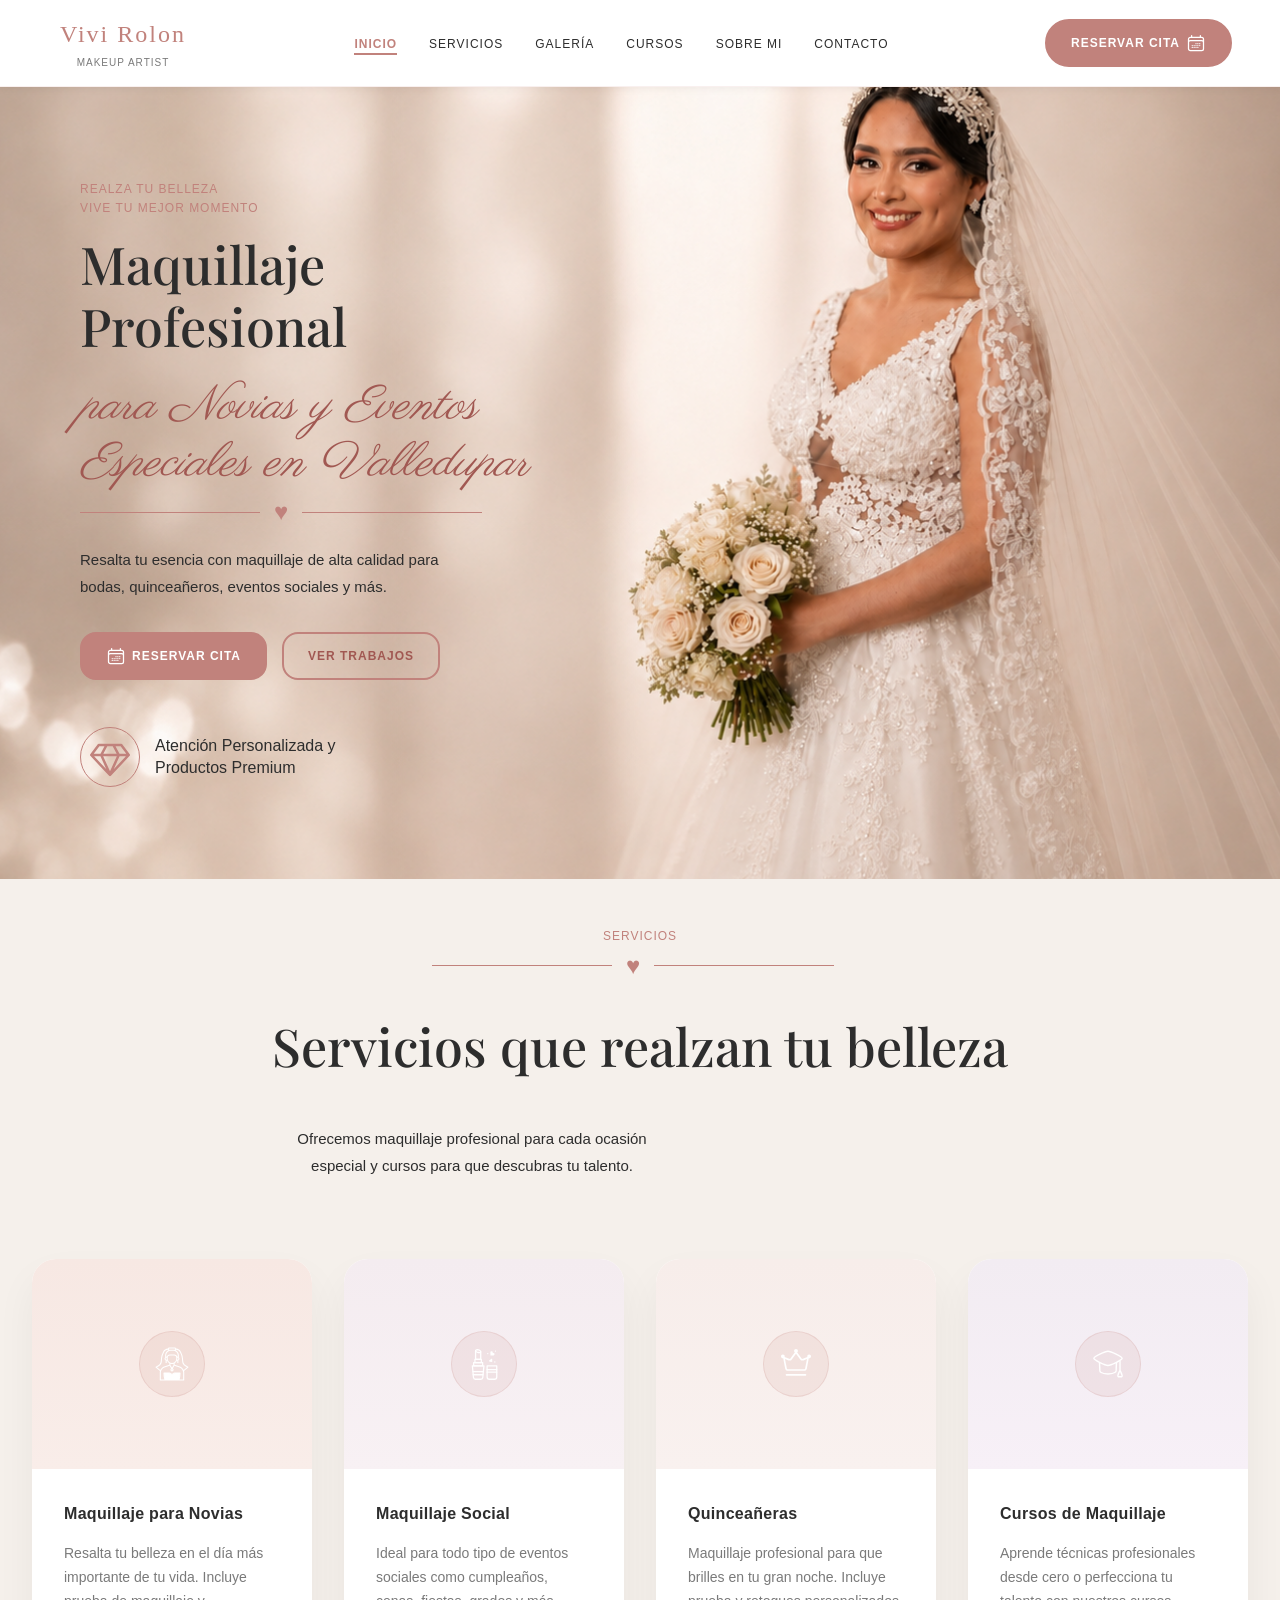
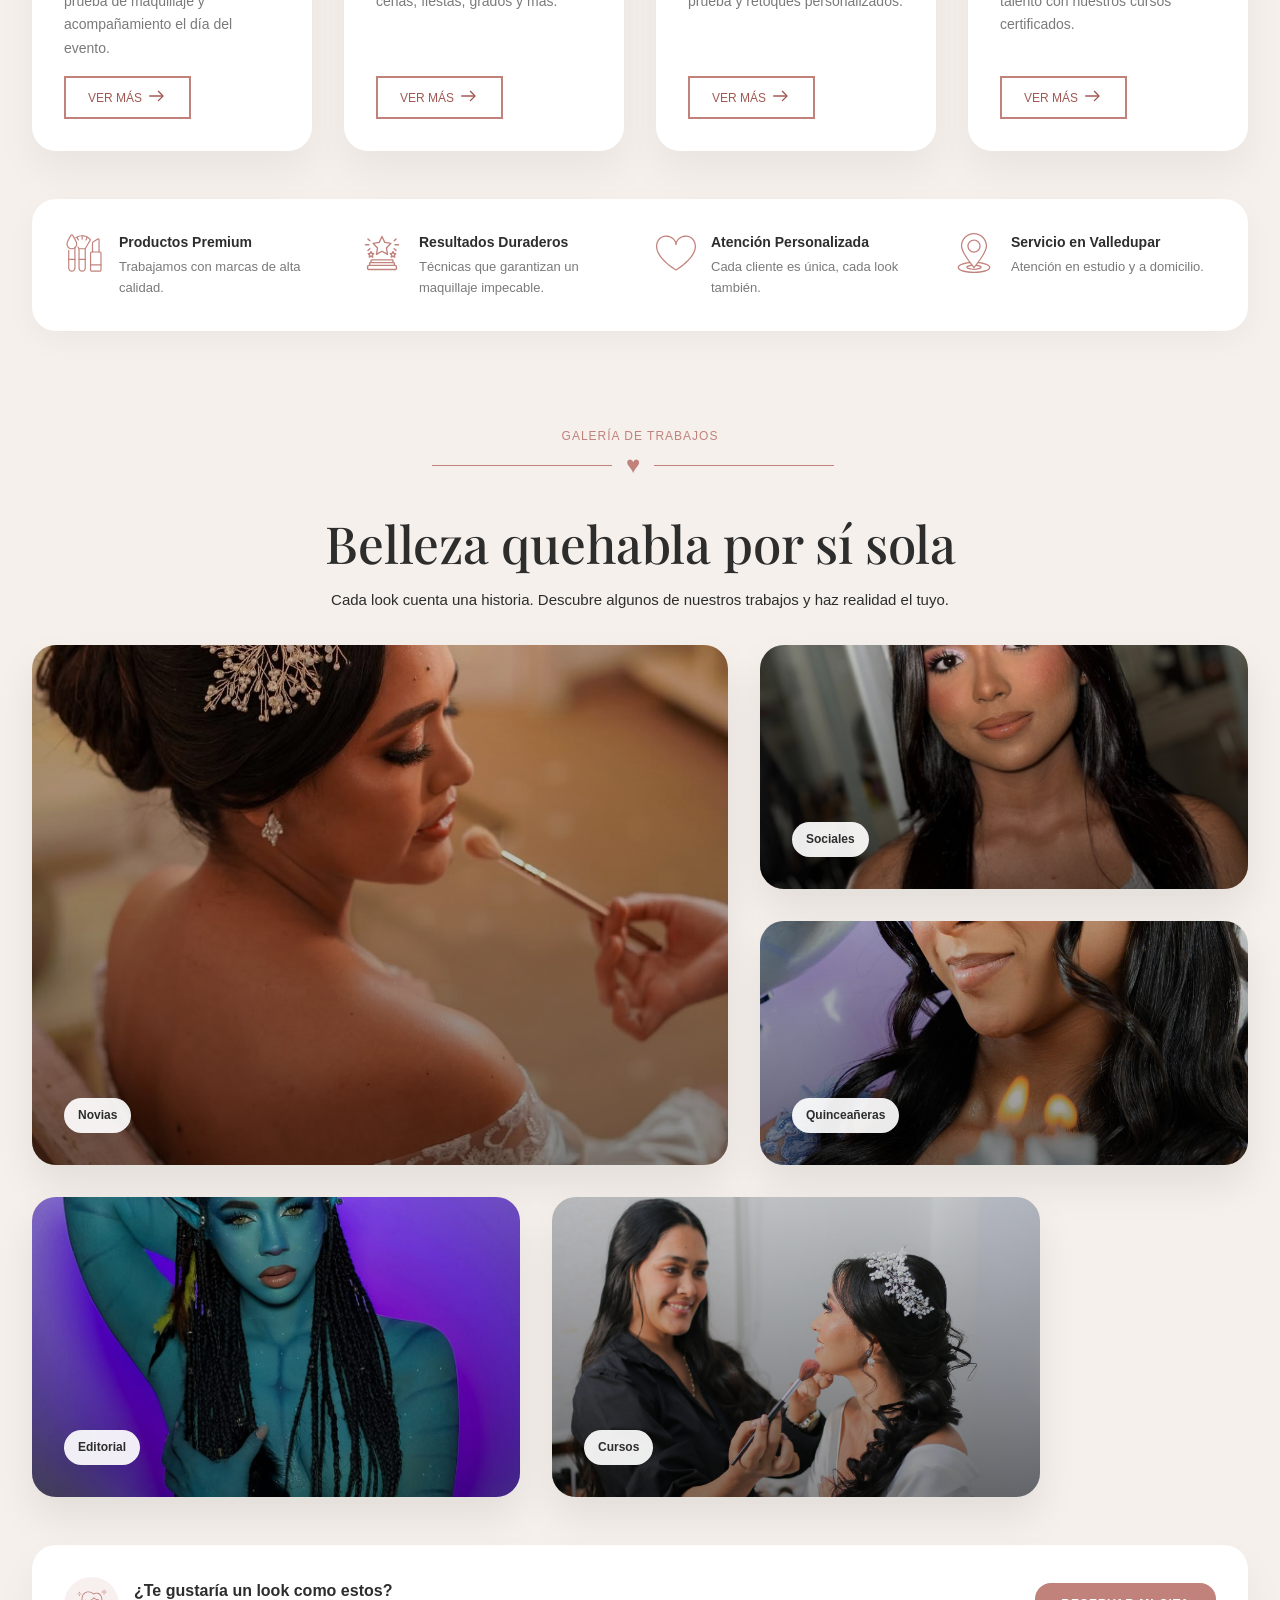
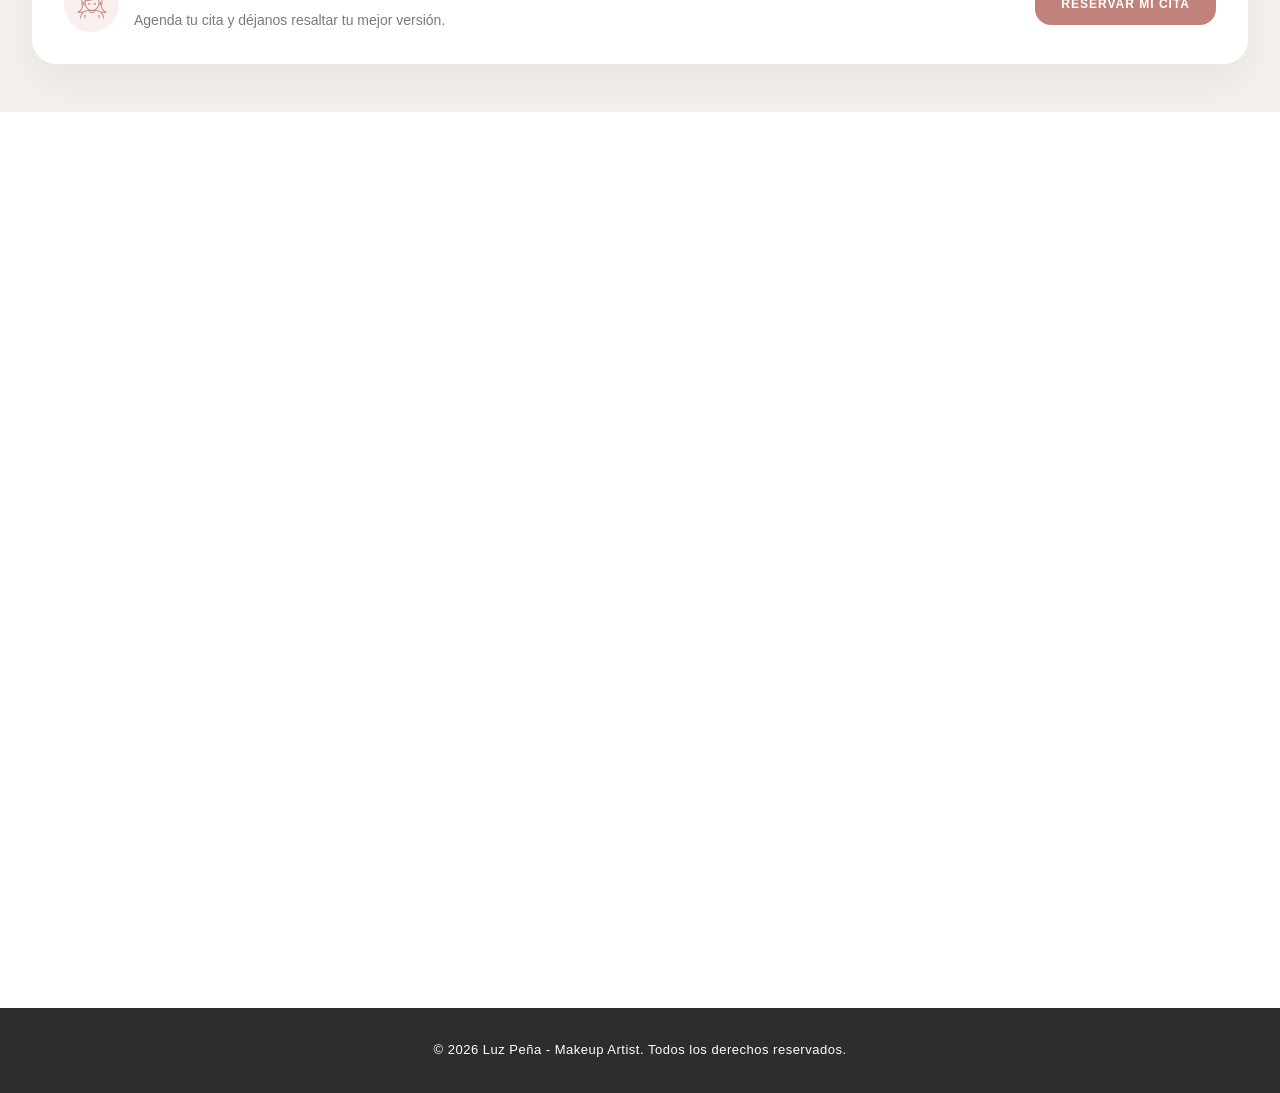
==== index.html @ 8d7977f5 "cambio de imagen del hero y se agrego las fotos de las portadas en la seccion galeria" ====
<!doctype html>
<html lang="es">
  <head>
    <!-- Meta información y configuración -->
    <meta charset="UTF-8" />
    <meta name="viewport" content="width=device-width, initial-scale=1.0" />
    <meta
      name="description"
      content="Vivi Rolon Makeup - Maquillaje Profesional para Novias y Eventos Especiales en Valledupar"
    />
    <meta
      name="keywords"
      content="maquillaje profesional, novias, eventos, Valledupar"
    />
    <meta name="author" content="Luz Peña" />

    <!-- Título de la página -->
    <title>
      Vivi Rolon Makeup | Maquillaje Profesional para Novias y Eventos
    </title>

    <!-- Vinculación de estilos CSS -->
    <link rel="stylesheet" href="style.css" />

    <!-- fuente de titulos de google fonts -->
    <link rel="preconnect" href="https://fonts.googleapis.com" />
    <link rel="preconnect" href="https://fonts.gstatic.com" crossorigin />
    <link
      href="https://fonts.googleapis.com/css2?family=Old+Standard+TT:ital,wght@0,400;0,700;1,400&family=Parisienne&family=Playfair+Display:ital,wght@0,400..900;1,400..900&display=swap"
      rel="stylesheet"
    />
  </head>

  <body>
    <!-- ===============================
         ENCABEZADO Y NAVEGACIÓN
         =============================== -->
    <header class="header">
      <div class="header-container">
        <!-- Logo del sitio -->
        <div class="logo">
          <h1>Vivi Rolon</h1>
          <p class="logo-subtitle">MAKEUP ARTIST</p>
        </div>

        <!-- Navegación principal -->
        <nav class="navbar">
          <ul class="nav-list">
            <li><a href="#inicio" class="nav-link active">INICIO</a></li>
            <li><a href="#servicios" class="nav-link">SERVICIOS</a></li>
            <li><a href="#galeria" class="nav-link">GALERÍA</a></li>
            <li><a href="#cursos" class="nav-link">CURSOS</a></li>
            <li><a href="#sobre-mi" class="nav-link">SOBRE MI</a></li>
            <li><a href="#contacto" class="nav-link">CONTACTO</a></li>
          </ul>
        </nav>

        <!-- Botón de reserva en header -->
        <button class="btn btn-primary btn-small cita-header">
          RESERVAR CITA
          <svg
            class="icon-calendar"
            xmlns="http://www.w3.org/2000/svg"
            fill="none"
            viewBox="0 0 24 24"
            stroke-width="1.5"
            stroke="currentColor"
            class="size-6"
          >
            <path
              stroke-linecap="round"
              stroke-linejoin="round"
              d="M6.75 3v2.25M17.25 3v2.25M3 18.75V7.5a2.25 2.25 0 0 1 2.25-2.25h13.5A2.25 2.25 0 0 1 21 7.5v11.25m-18 0A2.25 2.25 0 0 0 5.25 21h13.5A2.25 2.25 0 0 0 21 18.75m-18 0v-7.5A2.25 2.25 0 0 1 5.25 9h13.5A2.25 2.25 0 0 1 21 11.25v7.5m-9-6h.008v.008H12v-.008ZM12 15h.008v.008H12V15Zm0 2.25h.008v.008H12v-.008ZM9.75 15h.008v.008H9.75V15Zm0 2.25h.008v.008H9.75v-.008ZM7.5 15h.008v.008H7.5V15Zm0 2.25h.008v.008H7.5v-.008Zm6.75-4.5h.008v.008h-.008v-.008Zm0 2.25h.008v.008h-.008V15Zm0 2.25h.008v.008h-.008v-.008Zm2.25-4.5h.008v.008H16.5v-.008Zm0 2.25h.008v.008H16.5V15Z"
            />
          </svg>
        </button>

        <!-- Menú hamburguesa para móvil (será mostrado en CSS) -->
        <div class="hamburger">
          <svg
            xmlns="http://www.w3.org/2000/svg"
            width="24px"
            height="24px"
            viewBox="0 0 24 24"
          >
            <path
              fill="currentColor"
              d="M3 4h18v2H3zm6 7h12v2H9zm-6 7h18v2H3z"
            />
          </svg>
          <!-- <span></span>
          <span></span>
          <span></span> -->
        </div>
      </div>
    </header>

    <!-- ===============================
         SECCIÓN 1 HERO / PRINCIPAL
         =============================== -->
    <section id="inicio" class="hero">
      <div class="hero-content">
        <!-- Subtítulo de sección -->
        <p class="section-subtitle">REALZA TU BELLEZA</p>
        <p class="section-subtitle">VIVE TU MEJOR MOMENTO</p>

        <!-- Título principal -->
        <h2 class="hero-title">Maquillaje Profesional</h2>

        <!-- Descripción en cursiva -->
        <p class="hero-description">
          para Novias y Eventos<br />
          Especiales en Valledupar
        </p>

        <!-- Ícono decorativo -->
        <div class="heart-icon">♥</div>

        <!-- Texto descriptivo -->
        <p class="hero-text">
          Resalta tu esencia con maquillaje de alta calidad para bodas,
          quinceañeros, eventos sociales y más.
        </p>

        <!-- Botones de acción -->
        <div class="hero-buttons">
          <button class="btn btn-primary cita-hero">
            <svg
              class="icon-calendar"
              xmlns="http://www.w3.org/2000/svg"
              fill="none"
              viewBox="0 0 24 24"
              stroke-width="1.5"
              stroke="currentColor"
              class="size-6"
            >
              <path
                stroke-linecap="round"
                stroke-linejoin="round"
                d="M6.75 3v2.25M17.25 3v2.25M3 18.75V7.5a2.25 2.25 0 0 1 2.25-2.25h13.5A2.25 2.25 0 0 1 21 7.5v11.25m-18 0A2.25 2.25 0 0 0 5.25 21h13.5A2.25 2.25 0 0 0 21 18.75m-18 0v-7.5A2.25 2.25 0 0 1 5.25 9h13.5A2.25 2.25 0 0 1 21 11.25v7.5m-9-6h.008v.008H12v-.008ZM12 15h.008v.008H12V15Zm0 2.25h.008v.008H12v-.008ZM9.75 15h.008v.008H9.75V15Zm0 2.25h.008v.008H9.75v-.008ZM7.5 15h.008v.008H7.5V15Zm0 2.25h.008v.008H7.5v-.008Zm6.75-4.5h.008v.008h-.008v-.008Zm0 2.25h.008v.008h-.008V15Zm0 2.25h.008v.008h-.008v-.008Zm2.25-4.5h.008v.008H16.5v-.008Zm0 2.25h.008v.008H16.5V15Z"
              /></svg
            >RESERVAR CITA
          </button>
          <button class="btn btn-secondary">VER TRABAJOS</button>
        </div>

        <!-- Sección de beneficios/características -->
        <div class="benefits-banner">
          <div class="benefit-icon">
            <svg
              xmlns="http://www.w3.org/2000/svg"
              width="40px"
              height="40px"
              viewBox="0 0 2048 1664"
            >
              <path
                fill="currentColor"
                d="m212 640l623 665l-300-665zm812 772l349-772H675zM538 512l204-384H480L192 512zm675 793l623-665h-323zM683 512h682l-204-384H887zm827 0h346l-288-384h-262zm141-486l384 512q14 18 13 41.5t-17 40.5l-960 1024q-18 20-47 20t-47-20L17 620Q1 603 0 579.5T13 538L397 26q18-26 51-26h1152q33 0 51 26"
              />
            </svg>
          </div>
          <div class="benefit-item">
            <p>Atención Personalizada y Productos Premium</p>
          </div>
        </div>
      </div>

      <!-- Imagen del hero (se mostrará en CSS como background o como imagen) -->
      <div class="hero-image">
        <!-- La imagen se añadirá como background en CSS -->
      </div>
    </section>

    <!-- ===============================
         SECCIÓN 2 DE SERVICIOS
         =============================== -->
    <section id="servicios" class="services-section2">
      <div class="section2-header">
        <p class="section-subtitle">SERVICIOS</p>
        <div class="heart-icon">♥</div>
        <h2 class="title-seccion2">
          Servicios que <br />
          realzan tu belleza
        </h2>
        <p class="section2-text">
          Ofrecemos maquillaje profesional para cada ocasión especial y cursos
          para que descubras tu talento.
        </p>
      </div>

      <div class="services-grid">
        <article class="service-card">
          <div class="service-image service-image-1">
            <div class="service-icon">
              <svg
                xmlns="http://www.w3.org/2000/svg"
                enable-background="new 0 0 64 64"
                viewBox="0 0 64 64"
                id="bride"
                width="34"
              >
                <path
                  fill="#ffffff"
                  d="M45,62L45,62c1.324-3.974,2-8.136,2-12.324V49h-7.757c-2.717,0-5.322,1.079-7.243,3l0,0l0,0
		c-1.921-1.921-4.526-3-7.243-3H17v0.676c0,4.189,0.675,8.35,2,12.324l0,0H45z"
                ></path>
                <path
                  fill="#ffffff"
                  d="M62.997,37.927c-0.023-0.325-0.203-0.617-0.482-0.785l-4.653-2.792
		C54.862,32.552,53,29.262,53,25.765c0-5.899-1.479-11.762-4.274-16.956c-1.796-3.335-5.155-5.469-8.892-5.752
		C39.435,1.866,38.323,1,37,1H27c-1.323,0-2.435,0.866-2.833,2.057c-3.737,0.283-7.096,2.417-8.892,5.752
		C12.479,14.002,11,19.866,11,25.765c0,3.497-1.862,6.787-4.861,8.586l-4.653,2.792c-0.279,0.167-0.459,0.46-0.482,0.785
		s0.112,0.641,0.364,0.847l7.946,6.502C9.111,46.156,9,47.068,9,48v14c0,0.552,0.447,1,1,1h44c0.553,0,1-0.448,1-1V48
		c0-0.932-0.111-1.844-0.313-2.724l7.946-6.502C62.885,38.568,63.021,38.252,62.997,37.927z M27,3h10c0.552,0,1,0.449,1,1
		s-0.448,1-1,1H27c-0.552,0-1-0.449-1-1S26.448,3,27,3z M42,24h-0.202C41.93,23.353,42,22.684,42,22v-2c1.103,0,2,0.897,2,2
		S43.103,24,42,24z M42.847,18.094C42.573,18.035,42.291,18,42,18h-0.347c-0.294-0.833-0.767-1.6-1.41-2.243
		C39.109,14.625,37.604,14,36.001,14H36h-8c-2.606,0-4.823,1.673-5.65,4H22c-0.291,0-0.573,0.035-0.846,0.094
		c-0.092-0.541-0.154-1.087-0.153-1.637c0-2.607,1.016-5.058,2.859-6.901C25.508,7.908,27.698,7,30.029,7h3.941
		c2.331,0,4.521,0.908,6.17,2.556C41.984,11.4,43,13.851,43,16.457C43,17.008,42.939,17.554,42.847,18.094z M35,33.735l-3,5.249
		l-3-5.249v-2.196C29.948,31.837,30.955,32,32,32s2.052-0.163,3-0.461V33.735z M32,42c0.552,0,1,0.449,1,1s-0.448,1-1,1
		s-1-0.449-1-1S31.448,42,32,42z M32,30c-4.411,0-8-3.589-8-8v-2c0-2.206,1.794-4,4-4h8h0.001c1.068,0,2.072,0.416,2.827,1.171
		C39.584,17.927,40,18.931,40,20v2C40,26.411,36.411,30,32,30z M20,22c0-1.103,0.897-2,2-2l0,0c0,0,0,0,0,0v2
		c0,0.685,0.07,1.354,0.202,2H22C20.897,24,20,23.103,20,22z M3.733,38.126l3.435-2.061C10.766,33.907,13,29.96,13,25.765
		c0-5.569,1.396-11.104,4.036-16.008c1.451-2.697,4.151-4.436,7.165-4.702c0.174,0.461,0.458,0.862,0.82,1.183
		c-0.937,0.496-1.805,1.133-2.575,1.904c-2.222,2.221-3.445,5.174-3.445,8.315c-0.001,0.88,0.102,1.756,0.297,2.613
		C18.505,19.801,18,20.839,18,22c0,1.474,0.81,2.75,2,3.444V30h2v-4h0.841c0.858,1.956,2.325,3.582,4.159,4.647v2.633l-9.727,3.242
		c-3.357,1.119-5.963,3.605-7.295,6.715L3.733,38.126z M18.001,50h6.757c2.469,0,4.789,0.961,6.535,2.707
		c0.391,0.391,1.023,0.391,1.414,0C34.453,50.961,36.773,50,39.242,50h6.757c-0.032,3.74-0.619,7.435-1.734,11h-24.53
		C18.62,57.435,18.033,53.74,18.001,50z M53,61h-6.642C47.445,57.323,48,53.521,48,49.676V49c0-0.552-0.447-1-1-1h-7.758
		c-2.681,0-5.218,0.932-7.242,2.643C29.976,48.932,27.438,48,24.758,48H17c-0.553,0-1,0.448-1,1v0.676
		c0,3.845,0.555,7.647,1.642,11.324H11V48c0-4.354,2.775-8.204,6.906-9.581l9.632-3.211l2.973,5.202C29.613,40.93,29,41.89,29,43
		c0,1.654,1.346,3,3,3s3-1.346,3-3c0-1.11-0.613-2.07-1.512-2.589l2.973-5.202l9.632,3.211C50.225,39.796,53,43.646,53,48V61z
		 M54.021,43.236c-1.331-3.11-3.938-5.596-7.295-6.715L37,33.28v-2.633c1.834-1.065,3.301-2.691,4.159-4.647H42v4h2v-4.556
		c1.19-0.694,2-1.97,2-3.444c0-1.161-0.505-2.198-1.297-2.93C44.897,18.214,45,17.339,45,16.457c0-3.141-1.224-6.094-3.445-8.315
		c-0.771-0.771-1.639-1.408-2.576-1.904c0.362-0.321,0.646-0.722,0.82-1.183c3.014,0.267,5.714,2.006,7.165,4.702
		C49.604,14.66,51,20.195,51,25.765c0,4.196,2.234,8.143,5.832,10.301l3.435,2.061L54.021,43.236z"
                ></path>
              </svg>
            </div>
          </div>
          <div class="service-info">
            <span class="service-title">Maquillaje para Novias</span>
            <p class="p-global">
              Resalta tu belleza en el día más importante de tu vida. Incluye
              prueba de maquillaje y acompañamiento el día del evento.
            </p>
            <p class="p-mobil">
              Resalta tu belleza en el día más importante de tu vida.
            </p>
            <button class="btn-secondary service-button">
              VER MÁS
              <svg
                xmlns="http://www.w3.org/2000/svg"
                width="1.78em"
                height="1em"
                viewBox="0 0 16 9"
              >
                <path
                  fill="currentColor"
                  d="M12.5 5h-9c-.28 0-.5-.22-.5-.5s.22-.5.5-.5h9c.28 0 .5.22.5.5s-.22.5-.5.5"
                />
                <path
                  fill="currentColor"
                  d="M10 8.5a.47.47 0 0 1-.35-.15c-.2-.2-.2-.51 0-.71l3.15-3.15l-3.15-3.15c-.2-.2-.2-.51 0-.71s.51-.2.71 0l3.5 3.5c.2.2.2.51 0 .71l-3.5 3.5c-.1.1-.23.15-.35.15Z"
                />
              </svg>
            </button>
          </div>
        </article>

        <article class="service-card">
          <div class="service-image service-image-2">
            <div class="service-icon">
              <svg
                xmlns="http://www.w3.org/2000/svg"
                viewBox="0 0 64 64"
                id="lipstick"
                width="33"
              >
                <path
                  fill="#ffffff"
                  d="M25.887 29.504H13.446a1.244 1.244 0 0 1-1.244-1.244v-6.221c0-.687.557-1.244 1.244-1.244h12.441c.687 0 1.244.557 1.244 1.244v6.221c0 .687-.557 1.244-1.244 1.244zM14.69 27.016h9.953v-3.732H14.69v3.732z"
                ></path>
                <path
                  fill="#ffffff"
                  d="M24.643 23.284H14.69a1.244 1.244 0 0 1-1.244-1.244V5.432a1.244 1.244 0 0 1 2.488 0v15.364h7.465V7.399a1.244 1.244 0 0 1 2.488 0V22.04c0 .687-.557 1.244-1.244 1.244z"
                ></path>
                <path
                  fill="#ffffff"
                  d="M21.417 10.26c-.857 0-1.79-.126-2.756-.389-3.505-.956-5.718-3.257-5.147-5.351.311-1.139 1.334-1.937 2.883-2.247 1.248-.25 2.764-.161 4.268.249 3.505.956 5.718 3.257 5.147 5.351-.414 1.518-2.141 2.387-4.395 2.387zm-3.532-5.638c-.359 0-.696.03-1 .091-.668.134-.946.373-.97.462-.087.317.982 1.637 3.401 2.296 2.419.66 4.009.065 4.096-.252.086-.317-.982-1.637-3.401-2.296a8.205 8.205 0 0 0-2.126-.301zm10.49 31.103H10.958a1.244 1.244 0 0 1-1.244-1.244V28.26c0-.687.557-1.244 1.244-1.244h17.418c.687 0 1.244.557 1.244 1.244v6.221a1.246 1.246 0 0 1-1.245 1.244zm-16.173-2.488h14.929v-3.732H12.202v3.732zm17.595 13.685H9.536a1.244 1.244 0 0 1 0-2.488h20.261a1.244 1.244 0 0 1 0 2.488zm-.592 6.22H10.128a1.244 1.244 0 0 1 0-2.488h19.077a1.244 1.244 0 0 1 0 2.488z"
                ></path>
                <path
                  fill="#ffffff"
                  d="M25.078 61.851H14.255a4.851 4.851 0 0 1-4.849-4.409L7.231 34.599a1.244 1.244 0 0 1 1.238-1.362h22.394a1.242 1.242 0 0 1 1.238 1.362l-2.176 22.844a4.848 4.848 0 0 1-4.847 4.408zM9.838 35.725l2.046 21.482a2.373 2.373 0 0 0 2.371 2.156h10.823a2.372 2.372 0 0 0 2.371-2.156l2.046-21.482H9.838zm41.388 26.126h-9.621a5.77 5.77 0 0 1-5.764-5.764V34.481c0-.687.557-1.244 1.244-1.244h18.662c.687 0 1.244.557 1.244 1.244v21.606a5.772 5.772 0 0 1-5.765 5.764zM38.328 35.725v20.362a3.28 3.28 0 0 0 3.276 3.276h9.621a3.28 3.28 0 0 0 3.276-3.276V35.725H38.328z"
                ></path>
                <path
                  fill="#ffffff"
                  d="M55.746 43.189H37.084a1.244 1.244 0 0 1 0-2.488h18.662a1.244 1.244 0 0 1 0 2.488zm0 4.977H37.084a1.244 1.244 0 0 1 0-2.488h18.662a1.244 1.244 0 0 1 0 2.488z"
                ></path>
                <path
                  fill="#ffffff"
                  d="m43.569 14.575-.261-5.623a2.37 2.37 0 1 1 4.736-.22l.041.888.888-.041a2.37 2.37 0 1 1 .22 4.736l-5.624.26zm3.325 12.441.202-4.335a1.827 1.827 0 1 0-3.65-.17l-.032.684-.684-.032a1.827 1.827 0 1 0-.17 3.65l4.334.203z"
                ></path>
                <circle
                  cx="38.328"
                  cy="10.842"
                  r="1.244"
                  fill="#ffffff"
                ></circle>
                <circle
                  cx="53.258"
                  cy="5.866"
                  r="1.244"
                  fill="#ffffff"
                ></circle>
                <circle
                  cx="52.014"
                  cy="27.016"
                  r="1.244"
                  fill="#ffffff"
                ></circle>
              </svg>
            </div>
          </div>
          <div class="service-info">
            <span class="service-title">Maquillaje Social</span>
            <p class="p-global">
              Ideal para todo tipo de eventos sociales como cumpleaños, cenas,
              fiestas, grados y más.
            </p>
            <p class="p-mobil">
              Ideal para todo tipo de eventos sociales como cumpleaños, cenas,
              fiestas, grados y más.
            </p>
            <button class="btn-secondary service-button">
              VER MÁS
              <svg
                xmlns="http://www.w3.org/2000/svg"
                width="1.78em"
                height="1em"
                viewBox="0 0 16 9"
              >
                <path
                  fill="currentColor"
                  d="M12.5 5h-9c-.28 0-.5-.22-.5-.5s.22-.5.5-.5h9c.28 0 .5.22.5.5s-.22.5-.5.5"
                />
                <path
                  fill="currentColor"
                  d="M10 8.5a.47.47 0 0 1-.35-.15c-.2-.2-.2-.51 0-.71l3.15-3.15l-3.15-3.15c-.2-.2-.2-.51 0-.71s.51-.2.71 0l3.5 3.5c.2.2.2.51 0 .71l-3.5 3.5c-.1.1-.23.15-.35.15Z"
                />
              </svg>
            </button>
          </div>
        </article>

        <article class="service-card">
          <div class="service-image service-image-3">
            <div class="service-icon">
              <svg
                xmlns="http://www.w3.org/2000/svg"
                width="40"
                height="40"
                viewBox="0 0 24 24"
              >
                <path
                  fill="#ffffff"
                  d="M6.327 19q-.212 0-.356-.144t-.144-.357t.144-.356t.356-.143h11.346q.213 0 .356.144t.144.357t-.144.356t-.356.143zm.777-2.884q-.59 0-1.028-.37t-.562-.94L4.32 8.475q-.05.02-.112.022q-.063.003-.113.003q-.471 0-.783-.32T3 7.404q0-.473.313-.804q.312-.33.784-.33t.803.33q.33.331.33.804q0 .104-.008.193t-.059.176l2.76 1.111q.192.077.385.02q.192-.058.326-.231l2.702-3.66q-.217-.142-.344-.376q-.127-.233-.127-.503q0-.472.331-.803q.33-.331.803-.331q.472 0 .804.33t.332.8q0 .284-.127.512q-.127.23-.344.371l2.702 3.66q.134.173.326.23q.193.059.385-.018l2.76-1.112q-.027-.08-.047-.175q-.02-.096-.02-.194q0-.473.312-.804q.312-.33.784-.33t.803.33q.331.331.331.804q0 .454-.332.775t-.806.321q-.038 0-.086-.012t-.106-.013l-1.184 6.33q-.125.572-.562.941t-1.028.37zm.019-1h9.754q.212 0 .385-.135t.211-.346l1.13-5.656l-2.15.846q-.514.217-1.043.075t-.862-.61L12 5.804L9.452 9.29q-.333.468-.862.61t-1.044-.075l-2.15-.846l1.131 5.656q.038.211.211.346t.385.135m4.877 0"
                />
              </svg>
            </div>
          </div>
          <div class="service-info">
            <span class="service-title">Quinceañeras</span>
            <p class="p-global">
              Maquillaje profesional para que brilles en tu gran noche. Incluye
              prueba y retoques personalizados.
            </p>
            <p class="p-mobil">
              Maquillaje profesional para que brilles en tu gran noche.
            </p>
            <button class="btn-secondary service-button">
              VER MÁS
              <svg
                xmlns="http://www.w3.org/2000/svg"
                width="1.78em"
                height="1em"
                viewBox="0 0 16 9"
              >
                <path
                  fill="currentColor"
                  d="M12.5 5h-9c-.28 0-.5-.22-.5-.5s.22-.5.5-.5h9c.28 0 .5.22.5.5s-.22.5-.5.5"
                />
                <path
                  fill="currentColor"
                  d="M10 8.5a.47.47 0 0 1-.35-.15c-.2-.2-.2-.51 0-.71l3.15-3.15l-3.15-3.15c-.2-.2-.2-.51 0-.71s.51-.2.71 0l3.5 3.5c.2.2.2.51 0 .71l-3.5 3.5c-.1.1-.23.15-.35.15Z"
                />
              </svg>
            </button>
          </div>
        </article>

        <article class="service-card">
          <div class="service-image service-image-4">
            <div class="service-icon">
              <svg
                xmlns="http://www.w3.org/2000/svg"
                width="34"
                height="34"
                viewBox="0 0 24 24"
              >
                <g
                  fill="none"
                  stroke="#ffffff"
                  strokeLinecap="round"
                  strokeLinejoin="round"
                  strokeWidth="1.5"
                >
                  <path
                    d="M2 8c0 1.342 8.095 5 9.986 5s9.986-3.658 9.986-5s-8.095-5-9.986-5S2 6.658 2 8"
                  />
                  <path
                    d="m5.994 11l.245 5.63c.005.113.017.226.05.334c.101.333.287.637.571.84c2.221 1.595 8.03 1.595 10.252 0c.284-.203.47-.507.57-.84a1.4 1.4 0 0 0 .05-.334l.245-5.63m2.496-1.5v7m0 0c-.792 1.446-1.142 2.221-1.497 3.5c-.078.455-.016.684.297.888c.128.083.28.112.433.112h1.52a.8.8 0 0 0 .458-.125c.291-.201.366-.422.287-.875c-.311-1.187-.709-2-1.498-3.5"
                  />
                </g>
              </svg>
            </div>
          </div>
          <div class="service-info">
            <span class="service-title">Cursos de Maquillaje</span>
            <p class="p-global">
              Aprende técnicas profesionales desde cero o perfecciona tu talento
              con nuestros cursos certificados.
            </p>
            <p class="p-mobil">
              Aprende técnicas profesionales desde cero o perfecciona tu
              talento.
            </p>
            <button class="btn-secondary service-button">
              VER MÁS
              <svg
                xmlns="http://www.w3.org/2000/svg"
                width="1.78em"
                height="1em"
                viewBox="0 0 16 9"
              >
                <path
                  fill="currentColor"
                  d="M12.5 5h-9c-.28 0-.5-.22-.5-.5s.22-.5.5-.5h9c.28 0 .5.22.5.5s-.22.5-.5.5"
                />
                <path
                  fill="currentColor"
                  d="M10 8.5a.47.47 0 0 1-.35-.15c-.2-.2-.2-.51 0-.71l3.15-3.15l-3.15-3.15c-.2-.2-.2-.51 0-.71s.51-.2.71 0l3.5 3.5c.2.2.2.51 0 .71l-3.5 3.5c-.1.1-.23.15-.35.15Z"
                />
              </svg>
            </button>
          </div>
        </article>
      </div>

      <div class="services-footer">
        <div class="service-benefit">
          <span class="benefit-icon-text">
            <svg
              xmlns="http://www.w3.org/2000/svg"
              xml:space="preserve"
              viewBox="0 0 96 96"
              fill-rule="evenodd"
              clip-rule="evenodd"
              stroke-linejoin="round"
              stroke-miterlimit="2"
              id="Cosmetics"
              width="38"
            >
              <rect
                id="cosmetics--make-up--beauty"
                width="96"
                height="96"
                x="0"
                y="0"
                fill="none"
              ></rect>
              <g fill="#c1827c" class="color000000 svgShape">
                <path
                  d="M33.927,37.19l-0,48.982c-0,2.474 0.983,4.846 2.732,6.596c1.749,1.749 4.122,2.732 6.596,2.732l0.005,-0c2.474,0 4.847,-0.983 6.596,-2.732c1.75,-1.75 2.733,-4.122 2.733,-6.596c-0,-0 -0,-49.211 -0,-49.211c-0,-0.828 -0.673,-1.5 -1.5,-1.5c-0.828,-0 -1.5,0.672 -1.5,1.5l-0,49.211c-0,1.678 -0.667,3.288 -1.854,4.475c-1.187,1.186 -2.796,1.853 -4.475,1.853l-0.005,-0c-1.678,0 -3.288,-0.667 -4.475,-1.853c-1.186,-1.187 -1.853,-2.797 -1.853,-4.475l-0,-48.982c-0,-0.828 -0.672,-1.5 -1.5,-1.5c-0.828,0 -1.5,0.672 -1.5,1.5Z"
                  fill="#c1827c"
                  class="color000000 svgShape"
                ></path>
                <path
                  d="m51.089 62.79-15.662 0c-.828 0-1.5.672-1.5 1.5 0 .828.672 1.5 1.5 1.5l15.662 0c.827 0 1.5-.672 1.5-1.5 0-.828-.673-1.5-1.5-1.5ZM28.596 10.843c11.241-7.527 22.473-6.36 33.711 3.375.194.168.24.45.11.671 0 0 0 .001 0 .001-2.569 4.389-10.273 17.533-12.188 20.8 0 0-13.943 0-13.943 0 0 0-2.06-3.515-2.06-3.515-.419-.714-1.338-.954-2.053-.535-.714.418-.954 1.338-.535 2.052l2.495 4.257c.269.459.762.741 1.294.741l15.662 0c.532 0 1.024-.282 1.294-.741 0 0 9.68-16.515 12.623-21.544.859-1.465.552-3.336-.731-4.452 0 0-.001-.001-.002-.001-6.194-5.366-12.405-8.317-18.599-8.925-6.246-.613-12.501 1.14-18.747 5.323-.688.461-.872 1.393-.412 2.081.461.688 1.394.873 2.081.412Z"
                  fill="#c1827c"
                  class="color000000 svgShape"
                ></path>
                <path
                  d="m41.758 4.409 0 8.822c0 .828.672 1.5 1.5 1.5.828 0 1.5-.672 1.5-1.5l0-8.822c0-.828-.672-1.5-1.5-1.5-.828 0-1.5.672-1.5 1.5ZM54.645 7.327l-3.147 7.18c-.332.758.013 1.643.772 1.975.758.333 1.643-.013 1.976-.771l3.146-7.18c.333-.758-.013-1.643-.771-1.976-.759-.332-1.644.014-1.976.772ZM29.123 8.531l3.147 7.18c.332.758 1.217 1.104 1.976.771.758-.332 1.104-1.217.771-1.975l-3.146-7.18c-.333-.758-1.218-1.104-1.976-.772-.758.333-1.104 1.218-.772 1.976ZM87.556 45.497l0-31.329c0-1.287-.7-2.473-1.828-3.096-1.127-.622-2.504-.582-3.593.104l-12.08 7.611c-1.324.834-2.127 2.289-2.127 3.853 0 0 0 22.857 0 22.857 0 .828.672 1.5 1.5 1.5.828 0 1.5-.672 1.5-1.5l0-22.857c0-.534.274-1.03.726-1.315 0 0 12.08-7.61 12.08-7.61.165-.104.374-.11.545-.016.171.094.277.274.277.469 0 0 0 31.329 0 31.329 0 .828.672 1.5 1.5 1.5.828 0 1.5-.672 1.5-1.5Z"
                  fill="#c1827c"
                  class="color000000 svgShape"
                ></path>
                <path
                  d="M92.429,48.551c0,-1.207 -0.48,-2.366 -1.334,-3.22c-0.854,-0.854 -2.013,-1.334 -3.22,-1.334l-20.265,-0c-1.208,-0 -2.367,0.48 -3.221,1.334c-0.854,0.854 -1.334,2.013 -1.334,3.22c0,8.722 0,33.673 0,42.395c0,1.207 0.48,2.366 1.334,3.22c0.854,0.854 2.013,1.334 3.221,1.334l20.265,-0c1.207,-0 2.366,-0.48 3.22,-1.334c0.854,-0.854 1.334,-2.013 1.334,-3.22l0,-42.395Zm-3,0l0,42.395c0,0.412 -0.164,0.807 -0.455,1.099c-0.292,0.291 -0.687,0.455 -1.099,0.455c-0,-0 -20.265,-0 -20.265,-0c-0.413,-0 -0.808,-0.164 -1.1,-0.455c-0.291,-0.292 -0.455,-0.687 -0.455,-1.099l0,-42.395c0,-0.412 0.164,-0.807 0.455,-1.099c0.292,-0.291 0.687,-0.455 1.1,-0.455c-0,-0 20.265,-0 20.265,-0c0.412,0 0.807,0.164 1.099,0.455c0.291,0.292 0.455,0.687 0.455,1.099Z"
                  fill="#c1827c"
                  class="color000000 svgShape"
                ></path>
                <path
                  d="m90.929 76.359-26.374 0c-.828 0-1.5.673-1.5 1.5 0 .828.672 1.5 1.5 1.5l26.374 0c.828 0 1.5-.672 1.5-1.5 0-.827-.672-1.5-1.5-1.5ZM23.571 34.333l0 51.839c0 1.678-.667 3.288-1.854 4.475-1.187 1.186-2.796 1.853-4.475 1.853l-.005 0c-1.678 0-3.288-.667-4.474-1.853-1.187-1.187-1.854-2.797-1.854-4.475l0-44.882c0-.828-.672-1.5-1.5-1.5-.828 0-1.5.672-1.5 1.5l0 44.882c0 2.474.983 4.846 2.732 6.596 1.75 1.749 4.122 2.732 6.596 2.732l.005 0c2.474 0 4.847-.983 6.596-2.732 1.75-1.75 2.733-4.122 2.733-6.596 0 0 0-51.839 0-51.839 0-.828-.673-1.5-1.5-1.5-.828 0-1.5.672-1.5 1.5Z"
                  fill="#c1827c"
                  class="color000000 svgShape"
                ></path>
                <path
                  d="m25.071 62.79-15.662 0c-.828 0-1.5.672-1.5 1.5 0 .828.672 1.5 1.5 1.5l15.662 0c.827 0 1.5-.672 1.5-1.5 0-.828-.673-1.5-1.5-1.5ZM14.246 2.167c-2.385 3.728-6.612 10.648-8.939 16.246-1.076 2.589-1.736 4.926-1.736 6.608 0 7.544 6.125 13.669 13.669 13.669 7.544 0 13.669-6.125 13.669-13.669 0-1.682-.661-4.019-1.737-6.608-2.326-5.598-6.553-12.519-8.938-16.246-.642-1.036-1.774-1.667-2.994-1.667-1.224 0-2.36.635-3.001 1.678l.007-.011Zm2.533 1.607c.005-.008.011-.016.016-.025.095-.155.263-.249.445-.249.182 0 .35.094.445.249.005.009.011.017.016.025 1.99 3.11 5.308 8.508 7.643 13.424 1.459 3.072 2.565 5.925 2.565 7.823 0 5.889-4.781 10.669-10.669 10.669-5.888 0-10.669-4.78-10.669-10.669 0-1.898 1.105-4.751 2.565-7.823 2.335-4.915 5.653-10.314 7.643-13.424Z"
                  fill="#c1827c"
                  class="color000000 svgShape"
                ></path>
              </g>
            </svg>
          </span>
          <div>
            <strong>Productos Premium</strong>
            <p>Trabajamos con marcas de alta calidad.</p>
          </div>
        </div>
        <div class="service-benefit">
          <span class="benefit-icon-text">
            <svg
              xmlns="http://www.w3.org/2000/svg"
              id="Star"
              version="1.1"
              viewBox="0 0 64 64"
              width="50"
              height="50"
            >
              <path
                d="M51 49v-2c0-1.10004-.90002-2-2-2v-2c0-1.10004-.90002-2-2-2h-30c-1.09998 0-2 .89996-2 2v2c-1.09998 0-2 .89996-2 2v2c-1.65002 0-3 1.34998-3 3v2c0 1.64996 1.34998 3 3 3h38c1.65002 0 3-1.35004 3-3v-2c0-1.65002-1.34998-3-3-3ZM17 43h30v2h-30v-2ZM15 47h34v2H15v-2ZM52 54c0 .54999-.45001 1-1 1H13c-.54999 0-1-.45001-1-1v-2c0-.54999.45001-1 1-1h38c.54999 0 1 .45001 1 1v2ZM24.43164 24.93018l-1.45312 8.90869c-.06152.37793.09863.7583.41113.97852.3125.2207.72559.24219 1.05957.05762l7.55078-4.17383 7.55078 4.17383c.15039.0835.31738.125.4834.125.20215 0 .4043-.06152.57617-.18262.3125-.22021.47266-.60059.41113-.97852l-1.45312-8.90869 6.14746-6.30078c.26172-.26807.35156-.66016.23242-1.01562s-.42676-.61475-.79688-.6709l-8.45508-1.29199-3.79102-8.07568c-.16504-.35107-.51758-.5752-.90527-.5752s-.74023.22412-.90527.5752l-3.79102 8.07568-8.45508 1.29199c-.37012.05615-.67773.31543-.79688.6709s-.0293.74756.23242 1.01562l6.14746 6.30078ZM28.13379 17.54736c.3291-.05078.6123-.26221.75391-.56396l3.1123-6.62988 3.1123 6.62988c.1416.30176.4248.51318.75391.56396l7.05859 1.07812-5.14062 5.26953c-.22168.22705-.32227.5459-.27148.85938l1.20312 7.37402-6.23242-3.44482c-.15039-.0835-.31641-.125-.4834-.125s-.33301.0415-.4834.125l-6.23242 3.44482 1.20312-7.37402c.05078-.31348-.04981-.63232-.27148-.85938l-5.14062-5.26953 7.05859-1.07812ZM56 19h-5c-.55273 0-1 .44775-1 1s.44727 1 1 1h5c.55273 0 1-.44775 1-1s-.44727-1-1-1ZM49.65723 15.34326c.25586 0 .51172-.09766.70703-.29297l2.82812-2.82861c.39062-.39062.39062-1.02393 0-1.41406-.39062-.39062-1.02344-.39062-1.41406 0l-2.82812 2.82861c-.39062.39062-.39062 1.02393 0 1.41406.19531.19531.45117.29297.70703.29297ZM51.77832 29.19238c.19531.19531.45117.29297.70703.29297s.51172-.09766.70703-.29297c.39062-.39014.39062-1.02344 0-1.41406l-2.82812-2.82861c-.39062-.39062-1.02344-.39062-1.41406 0-.39062.39014-.39062 1.02344 0 1.41406l2.82812 2.82861ZM14 20c0-.55225-.44727-1-1-1h-5c-.55273 0-1 .44775-1 1s.44727 1 1 1h5c.55273 0 1-.44775 1-1ZM13.63574 15.05029c.19531.19531.45117.29297.70703.29297s.51172-.09766.70703-.29297c.39062-.39014.39062-1.02344 0-1.41406l-2.82812-2.82861c-.39062-.39062-1.02344-.39062-1.41406 0-.39062.39014-.39062 1.02344 0 1.41406l2.82812 2.82861ZM12.22168 29.19238l2.82812-2.82861c.39062-.39062.39062-1.02393 0-1.41406-.39062-.39062-1.02344-.39062-1.41406 0l-2.82812 2.82861c-.39062.39062-.39062 1.02393 0 1.41406.19531.19531.45117.29297.70703.29297s.51172-.09766.70703-.29297ZM43.05176 32.73828c-.11914.35547-.0293.74756.23242 1.01562l1.64746 1.68896-.39062 2.39648c-.06152.37793.09863.75781.41113.97803.3125.2207.72461.24219 1.06055.05762l1.9873-1.09912 1.9873 1.09912c.15137.0835.31836.125.48438.125.20215 0 .4043-.06152.57617-.18262.3125-.22021.47266-.6001.41113-.97803l-.39062-2.39648 1.64746-1.68896c.26172-.26807.35156-.66016.23242-1.01562s-.42676-.61475-.79688-.6709l-2.23633-.3418-1.00977-2.15039c-.16504-.35107-.51758-.5752-.90527-.5752s-.74023.22412-.90527.5752l-1.00977 2.15039-2.23633.3418c-.37012.05615-.67773.31543-.79688.6709ZM46.91504 33.62158c.3291-.05029.6123-.26123.75391-.56348l.33105-.70508.33105.70508c.1416.30225.4248.51318.75391.56348l.83984.12842-.64062.65723c-.22169.22705-.32227.5459-.27148.85889l.14062.8623-.66895-.37012c-.15137-.0835-.31738-.125-.48438-.125s-.33301.0415-.48438.125l-.66895.37012.14062-.8623c.05078-.31299-.04981-.63184-.27148-.85889l-.64062-.65723.83984-.12842ZM15.09473 29.5752l-1.00977 2.15039-2.23633.3418c-.37012.05615-.67773.31543-.79688.6709s-.0293.74756.23242 1.01562l1.64746 1.68896-.39062 2.39648c-.06152.37793.09863.75781.41113.97803.3125.2207.72461.24219 1.06055.05762l1.9873-1.09912 1.9873 1.09912c.15137.0835.31836.125.48438.125.20215 0 .4043-.06152.57617-.18262.3125-.22021.47266-.6001.41113-.97803l-.39062-2.39648 1.64746-1.68896c.26172-.26807.35156-.66016.23242-1.01562s-.42676-.61475-.79688-.6709l-2.23633-.3418-1.00977-2.15039c-.16504-.35107-.51758-.5752-.90527-.5752s-.74023.22412-.90527.5752ZM15.66895 33.05811l.33105-.70508.33105.70508c.1416.30225.4248.51318.75391.56348l.83984.12842-.64062.65723c-.22168.22705-.32227.5459-.27148.85889l.14062.8623-.66895-.37012c-.15137-.0835-.31738-.125-.48438-.125s-.33301.0415-.48438.125l-.66895.37012.14062-.8623c.05078-.31299-.04981-.63184-.27148-.85889l-.64062-.65723.83984-.12842c.3291-.05029.6123-.26123.75391-.56348Z"
                fill="#c1827c"
                class="color000000 svgShape"
              ></path>
            </svg>
          </span>
          <div>
            <strong>Resultados Duraderos</strong>
            <p>Técnicas que garantizan un maquillaje impecable.</p>
          </div>
        </div>
        <div class="service-benefit">
          <span class="benefit-icon-text">
            <svg
              xmlns="http://www.w3.org/2000/svg"
              xml:space="preserve"
              id="Heart"
              width="40"
              height="40"
              x="0"
              y="0"
              version="1.1"
              viewBox="0 0 64 64"
            >
              <path
                d="M48 4c-7.357 0-13.639 4.146-16 9.929C29.639 8.146 23.357 4 16 4 5.985 4 0 12.644 0 21c0 8.589 5.326 17.755 15.83 27.242 7.738 6.989 15.59 11.577 15.668 11.623l.502.291.502-.291c.079-.046 7.93-4.634 15.668-11.623C58.674 38.755 64 29.589 64 21c0-8.356-5.985-17-16-17zM32 57.833C28.031 55.41 2 38.828 2 21 2 13.627 7.237 6 16 6c7.214 0 15 4.971 15 13h2c0-8.029 7.786-13 15-13 8.763 0 14 7.627 14 15 0 17.818-26.032 34.409-30 36.833z"
                fill="#c1827c"
                class="color000000 svgShape"
              ></path>
            </svg>
          </span>
          <div>
            <strong>Atención Personalizada</strong>
            <p>Cada cliente es única, cada look también.</p>
          </div>
        </div>
        <div class="service-benefit">
          <span class="benefit-icon-text">
            <svg
              xmlns="http://www.w3.org/2000/svg"
              xml:space="preserve"
              viewBox="0 0 512 512"
              id="location"
              width="40"
              height="40"
            >
              <path
                d="M417.18 393.698c-25.036-10.001-58.991-17.511-96.755-21.488 48.852-65.902 102.936-149.914 102.936-204.85C423.36 75.077 348.283 0 256 0 163.718 0 88.641 75.077 88.641 167.36c0 33.848 21.286 83.552 63.265 147.731 12.876 19.686 26.598 39.078 39.894 57.095-37.823 3.968-71.836 11.477-96.917 21.486-39.953 15.944-48.34 34.245-48.34 46.79C46.543 486.928 154.46 512 256 512c101.54 0 209.458-25.072 209.458-71.537-.001-12.536-8.377-30.826-48.278-46.765zM104.641 167.36C104.641 83.9 172.54 16 256 16s151.36 67.9 151.36 151.36c0 31.019-20.127 77.537-59.822 138.261-31.46 48.126-67.997 94.129-91.534 123.481-46.94-58.649-151.363-191.95-151.363-261.742zM249.76 446.895a8 8 0 0 0 12.48 0l2.36-2.941a4506.606 4506.606 0 0 0 17.366-21.736c39.759 3.383 55.689 13.105 56.985 16.419-.657 1.58-5.967 6.504-23.082 10.958-16.232 4.224-37.494 6.55-59.869 6.55s-43.636-2.326-59.869-6.55c-17.115-4.454-22.424-9.378-23.081-10.958 1.295-3.316 17.239-13.043 57.032-16.423 7.482 9.48 14.173 17.819 19.678 24.681zm146.285 30.866C358.752 489.522 309.017 496 256 496c-53.017 0-102.752-6.478-140.045-18.239-33.445-10.548-53.412-24.492-53.412-37.298 0-20.391 52.434-45.628 140.455-53.282 5.316 7.037 10.5 13.793 15.462 20.186-24.065 3.007-61.441 10.954-61.441 31.272 0 26.448 62.218 33.505 98.982 33.505s98.982-7.057 98.982-33.505c0-20.293-37.298-28.246-61.343-31.26a1939.375 1939.375 0 0 0 15.541-20.183c87.909 7.673 140.276 32.898 140.276 53.266 0 12.808-19.967 26.751-53.412 37.299zm-54.836-310.595c0-46.984-38.225-85.209-85.209-85.209-46.985 0-85.21 38.225-85.21 85.209 0 46.985 38.225 85.209 85.21 85.209 46.985 0 85.209-38.224 85.209-85.209zM256 236.375c-38.163 0-69.21-31.047-69.21-69.209S217.838 97.957 256 97.957c38.162 0 69.209 31.047 69.209 69.209S294.163 236.375 256 236.375z"
                fill="#c1827c"
                class="color000000 svgShape"
              ></path>
            </svg>
          </span>
          <div>
            <strong>Servicio en Valledupar</strong>
            <p>Atención en estudio y a domicilio.</p>
          </div>
        </div>
      </div>
    </section>

    <!-- ===============================
         SECCIÓN 3 DE GALERÍA
         =============================== -->
    <section id="galeria" class="gallery gallery-section">
      <div class="gallery-header">
        <p class="section-subtitle">GALERÍA DE TRABAJOS</p>
        <div class="heart-icon">♥</div>
        <h2>Belleza que<br />habla por sí sola</h2>
        <p class="gallery-text">
          Cada look cuenta una historia. Descubre algunos de nuestros trabajos y
          haz realidad el tuyo.
        </p>
      </div>

      <!-- Filtros removidos: las tarjetas ahora son enlaces a páginas de categoría -->

      <div class="gallery-grid">
        <a
          href="galeria-novias.html"
          class="gallery-card gallery-card-large gallery-card-1"
        >
          <span class="gallery-badge">Novias</span>
        </a>
        <a
          href="galeria-sociales.html"
          class="gallery-card gallery-card-small gallery-card-2"
        >
          <span class="gallery-badge">Sociales</span>
        </a>
        <a
          href="galeria-quinceaneras.html"
          class="gallery-card gallery-card-small gallery-card-3"
        >
          <span class="gallery-badge">Quinceañeras</span>
        </a>
        <a
          href="galeria-editorial.html"
          class="gallery-card gallery-card-medium gallery-card-4"
        >
          <span class="gallery-badge">Editorial</span>
        </a>
        <a
          href="galeria-cursos.html"
          class="gallery-card gallery-card-medium gallery-card-5"
        >
          <span class="gallery-badge">Cursos</span>
        </a>
      </div>

      <div class="gallery-cta">
        <div class="gallery-cta-copy">
          <div class="gallery-cta-icon">
            <svg
              id="Layer_1"
              viewBox="0 0 128 128"
              xmlns="http://www.w3.org/2000/svg"
              data-name="Layer 1"
              width="34"
            >
              <path
                d="m117.761 93.485c-.057-.028-5.836-2.886-13.14-10.825-3.031-3.295-2.5-11.072-1.944-19.305.724-10.678 1.545-22.78-4.2-31.862-3.487-5.515-7.877-8.821-13.047-9.828-6.568-1.281-12.481 1.566-14.932 3-4.398-3.66-21.863-16.165-38.459-.25-8.819 8.458-7.853 24.044-7 37.794.557 8.983 1.083 17.468-1.66 20.45-7.3 7.939-13.083 10.8-13.137 10.823a1.75 1.75 0 0 0 .758 3.329h15.653a30.115 30.115 0 0 0 -7.753 20.189 1.75 1.75 0 0 0 3.5 0 26.769 26.769 0 0 1 26.741-26.739h3.984a11 11 0 0 0 21.585 0h4.15a26.769 26.769 0 0 1 26.74 26.739 1.75 1.75 0 0 0 3.5 0 30.115 30.115 0 0 0 -7.75-20.189h15.65a1.75 1.75 0 0 0 .761-3.326zm-81.293-27.779c-.058 0-.114.013-.172.013a3.945 3.945 0 0 1 -.3-7.879c-.033.612-.074 1.222-.074 1.838a33.236 33.236 0 0 0 .546 6.028zm2.949-6.028a29.535 29.535 0 0 1 1.03-7.771 28.1 28.1 0 0 0 13.053 1.166 27.328 27.328 0 0 0 17.766-10.1 25.688 25.688 0 0 0 15.637 6.872 29.3 29.3 0 0 1 1.676 9.833c0 14.934-11.028 27.083-24.583 27.083s-24.579-12.149-24.579-27.083zm52.611-1.836a3.945 3.945 0 0 1 -.324 7.877c-.058 0-.113-.014-.171-.017a33.238 33.238 0 0 0 .55-6.024c0-.615-.022-1.227-.055-1.836zm-28.111 37.814a7.505 7.505 0 0 1 -7.427-6.514 25.769 25.769 0 0 0 14.847.054 7.5 7.5 0 0 1 -7.42 6.46zm33.7-2.345a30.082 30.082 0 0 0 -18.76-6.549h-1.834a30.192 30.192 0 0 0 13.677-17.618 7.452 7.452 0 1 0 1-14.835c-.02 0-.041 0-.061 0a32.412 32.412 0 0 0 -1.869-6.785 1.75 1.75 0 0 0 -1.546-1.1 21.94 21.94 0 0 1 -15.824-7.356 1.727 1.727 0 0 0 -1.464-.615 1.747 1.747 0 0 0 -1.358.822 23.4 23.4 0 0 1 -16.569 10.333 24.365 24.365 0 0 1 -13-1.614 1.75 1.75 0 0 0 -2.341 1.046 32.579 32.579 0 0 0 -1.315 5.272h-.055a7.455 7.455 0 1 0 1 14.834 30.192 30.192 0 0 0 13.679 17.615h-1.836a30.082 30.082 0 0 0 -18.76 6.549h-13.46a67.577 67.577 0 0 0 9.034-8.281c3.753-4.08 3.208-12.864 2.577-23.037-.805-12.992-1.719-27.716 5.929-35.051 16.629-15.949 33.925.452 34.65 1.157a1.753 1.753 0 0 0 2.239.17c.063-.045 6.472-4.535 13.44-3.163 4.175.822 7.784 3.6 10.729 8.258 5.132 8.116 4.353 19.612 3.664 29.755-.638 9.4-1.188 17.51 2.86 21.912a67.567 67.567 0 0 0 9.034 8.281z"
                fill="#000000"
                style="fill: rgb(193, 130, 124)"
              ></path>
              <path
                d="m37.667 104.5a1.75 1.75 0 0 0 -1.75 1.75v10.732a1.75 1.75 0 1 0 3.5 0v-10.732a1.75 1.75 0 0 0 -1.75-1.75z"
                fill="#000000"
                style="fill: rgb(193, 130, 124)"
              ></path>
              <path
                d="m90.333 104.5a1.75 1.75 0 0 0 -1.75 1.75v10.732a1.75 1.75 0 1 0 3.5 0v-10.732a1.75 1.75 0 0 0 -1.75-1.75z"
                fill="#000000"
                style="fill: rgb(193, 130, 124)"
              ></path>
              <path
                d="m53.329 66.878a5.135 5.135 0 0 0 5.129-5.13 1.75 1.75 0 0 0 -3.5 0 1.629 1.629 0 1 1 -3.259 0 1.75 1.75 0 0 0 -3.5 0 5.135 5.135 0 0 0 5.13 5.13z"
                fill="#000000"
                style="fill: rgb(193, 130, 124)"
              ></path>
              <path
                d="m74.671 66.878a5.135 5.135 0 0 0 5.13-5.13 1.75 1.75 0 0 0 -3.5 0 1.629 1.629 0 1 1 -3.259 0 1.75 1.75 0 0 0 -3.5 0 5.135 5.135 0 0 0 5.129 5.13z"
                fill="#000000"
                style="fill: rgb(193, 130, 124)"
              ></path>
              <path
                d="m109.437 16.846a1.75 1.75 0 0 0 1.75-1.75v-4.096a1.75 1.75 0 1 0 -3.5 0v4.1a1.75 1.75 0 0 0 1.75 1.746z"
                fill="#000000"
                style="fill: rgb(193, 130, 124)"
              ></path>
              <path
                d="m109.437 20.279a1.75 1.75 0 0 0 -1.75 1.75v4.1a1.75 1.75 0 1 0 3.5 0v-4.1a1.75 1.75 0 0 0 -1.75-1.75z"
                fill="#000000"
                style="fill: rgb(193, 130, 124)"
              ></path>
              <path
                d="m101.875 20.313h4.1a1.75 1.75 0 0 0 0-3.5h-4.1a1.75 1.75 0 0 0 0 3.5z"
                fill="#000000"
                style="fill: rgb(193, 130, 124)"
              ></path>
              <path
                d="m112.9 20.313h4.1a1.75 1.75 0 0 0 0-3.5h-4.1a1.75 1.75 0 0 0 0 3.5z"
                fill="#000000"
                style="fill: rgb(193, 130, 124)"
              ></path>
              <path
                d="m16.948 23.909a1.75 1.75 0 0 0 1.75-1.75v-2.221a1.75 1.75 0 0 0 -3.5 0v2.222a1.75 1.75 0 0 0 1.75 1.749z"
                fill="#000000"
                style="fill: rgb(193, 130, 124)"
              ></path>
              <path
                d="m16.948 27.861a1.75 1.75 0 0 0 -1.75 1.75v2.222a1.75 1.75 0 1 0 3.5 0v-2.222a1.75 1.75 0 0 0 -1.75-1.75z"
                fill="#000000"
                style="fill: rgb(193, 130, 124)"
              ></path>
              <path
                d="m11 27.635h2.222a1.75 1.75 0 0 0 0-3.5h-2.222a1.75 1.75 0 0 0 0 3.5z"
                fill="#000000"
                style="fill: rgb(193, 130, 124)"
              ></path>
              <path
                d="m18.924 25.885a1.75 1.75 0 0 0 1.75 1.75h2.226a1.75 1.75 0 0 0 0-3.5h-2.226a1.75 1.75 0 0 0 -1.75 1.75z"
                fill="#000000"
                style="fill: rgb(193, 130, 124)"
              ></path>
            </svg>
          </div>
          <div>
            <strong>¿Te gustaría un look como estos?</strong>
            <p>Agenda tu cita y déjanos resaltar tu mejor versión.</p>
          </div>
        </div>
        <button class="btn btn-primary">RESERVAR MI CITA</button>
      </div>
    </section>

    <!-- ===============================
         SECCIÓN DE CURSOS (PRÓXIMAMENTE)
         =============================== -->
    <section id="cursos" class="courses">
      <!-- Contenido de cursos será añadido posteriormente -->
    </section>

    <!-- ===============================
         SECCIÓN SOBRE MI (PRÓXIMAMENTE)
         =============================== -->
    <section id="sobre-mi" class="about">
      <!-- Contenido sobre la artista será añadido posteriormente -->
    </section>

    <!-- ===============================
         SECCIÓN DE CONTACTO (PRÓXIMAMENTE)
         =============================== -->
    <section id="contacto" class="contact">
      <!-- Contenido de contacto será añadido posteriormente -->
    </section>

    <!-- ===============================
         PIE DE PÁGINA
         =============================== -->
    <footer class="footer">
      <p>
        &copy; 2026 Luz Peña - Makeup Artist. Todos los derechos reservados.
      </p>
    </footer>

    <!-- Script principal (será integrado después) -->
    <script src="script.js" defer></script>
  </body>
</html>

<!--
----------------------------------------------------------------------------
ULTIMA NOTA :
SE VA A REDONDEAR EL BOTON DE CITA DEL HEADER PARA SEGUIR CON LO DEMAS  -->
---- style.css ----
/* ==========================================
   ESTILOS GENERALES Y RESET
   ========================================== */

/* Reset y estilos base */
* {
    margin: 0;
    padding: 0;
    box-sizing: border-box;
}

/* Variables CSS para colores y medidas */
:root {
    /* Colores principales */
    --color-primary: #C1827C;      /* Rosa/Coral principal */
    --color-primary-light: #d9897e;  /* Rosa más clara */
    --color-primary-dark: #a15852;   /* Rosa más oscura */
    
    /* Colores de fondo */
    --color-bg-light: #f5f0eb;     /* Beige muy claro */
    --color-bg-cream: #e8e0d7;     /* Crema */
    
    /* Colores de texto */
    --color-text-dark: #2d2d2d;    /* Marrón oscuro */
    --color-text-light: #7a7a7a;   /* Gris medio */
    
    /* Colores complementarios */
    --color-gold: #d4af37;         /* Oro */
    --color-white: #ffffff;        /* Blanco */
    
    /* Tipografía */
    --font-main: 'Segoe UI', Tahoma, Geneva, Verdana, sans-serif;
    --font-elegant: 'Garamond', 'Georgia', serif;
    
    /* Espaciado */
    --spacing-sm: 8px;
    --spacing-md: 15px;
    --spacing-lg: 32px;
    --spacing-xl: 48px;
    
    /* Bordes */
    --border-radius: 8px;
    --border-radius-md: 16px;
    --border-radius-lg: 24px;
    --border-radius-pill: 999px;
    --header-height: 72px; /* valor por defecto, JS actualizará si cambia */
}





/* Body - estilos generales */
body {
    font-family: var(--font-main);
    color: var(--color-text-dark);
    background-color: var(--color-white);
    line-height: 1.6;
    overflow-x: hidden;
}

/* Sección base - estilos comunes */
section {
    padding: var(--spacing-xl) var(--spacing-lg);
}

/* ==========================================
   ENCABEZADO Y NAVEGACIÓN
   ========================================== */

/* Contenedor principal del header */
.header {
    background-color: var(--color-white);
    border-bottom: 1px solid rgba(196, 112, 104, 0.1);
    position: sticky;
    top: 0;
    z-index: 100;
    box-shadow: 0 2px 8px rgba(0, 0, 0, 0.05);
}

/* Contenedor flexible del header */
.header-container {
    max-width: 1400px;
    margin: 0 auto;
    display: flex;
    justify-content: space-between;
    align-items: center;
    padding: var(--spacing-md);
    flex-wrap: wrap;
    gap: var(--spacing-md);
}

/* Logo */
.logo {
    display: flex;
    flex-direction: column;
    align-items: center;
    text-decoration: none;
    cursor: pointer;
    min-width: 150px;
}

.logo h1 {
    font-family: var(--font-elegant);
    font-size: 24px;
    color: var(--color-primary);
    font-weight: 400;
    letter-spacing: 2px;
}

.logo-subtitle {
    font-size: 10px;
    color: var(--color-text-light);
    letter-spacing: 1px;
    margin-top: 2px;
}

/* Navegación */
.navbar {
    flex: 1;
    display: flex;
    justify-content: center;
}

.nav-list {
    list-style: none;
    display: flex;
    gap: var(--spacing-lg);
    flex-wrap: wrap;
    justify-content: center;
}

.nav-link {
    text-decoration: none;
    color: var(--color-text-dark);
    font-size: 12px;
    letter-spacing: 1px;
    font-weight: 500;
    transition: color 0.3s ease;
    position: relative;
}

/* Efecto hover en links de navegación */
.nav-link::after {
    content: '';
    position: absolute;
    bottom: -4px;
    left: 0;
    width: 0;
    height: 2px;
    background-color: var(--color-primary);
    transition: width 0.3s ease;
}

.nav-link:hover {
    color: var(--color-primary);
}

.nav-link:hover::after {
    width: 100%;
}

/* Estilo para enlace activo */
.nav-link.active {
    color: var(--color-primary);
    font-weight: 700;
}

.nav-link.active::after {
    width: 100%;
}

/* ==============================
  clase para redondear especificamente el boton de reservar cita en el header modo desktop 
   ============================== */
.btn.cita-header {
  border-radius: 24px;
  display: flex;
  align-items: center;
  gap: 6px;
}
.btn.cita-hero{
  display: flex;
  align-items: center;
  gap: 6px;
}

.icon-calendar {
  width: 20px;
  height: 20px;
}
 

/* Botón pequeño en header */
.btn-small {
    padding: 8px 16px;
    font-size: 11px;
   
}

/* Menú hamburguesa (oculto en desktop) */
.hamburger {
    display: none;
    cursor: pointer;
}

.hamburger svg {
    transition: 0.3s;
    color: var(--color-primary);
}

.hamburger:hover svg {
    color: var(--color-primary-dark);
}

/* ==========================================
   BOTONES
   ========================================== */

/* Estilos base de botones */
.btn {
    padding: 12px 24px;
    border: none;
    border-radius: var(--border-radius-md);
    font-size: 12px;
    font-weight: 600;
    letter-spacing: 1px;
    cursor: pointer;
    transition: all 0.3s ease;
    text-transform: uppercase;
    display: inline-block;
    text-decoration: none;
    text-align: center;
}

/* Botón primario (relleno rosa) */
.btn-primary {
    background-color: var(--color-primary);
    color: var(--color-white);
    border: 2px solid var(--color-primary);
}

.btn-primary:hover {
    background-color: var(--color-primary-dark);
    border-color: var(--color-primary-dark);
    transform: translateY(-2px);
    box-shadow: 0 4px 12px rgba(196, 112, 104, 0.3);
}

/* Botón secundario (borde) */
.btn-secondary {
    background-color: transparent;
    color: var(--color-primary-dark);
    border: 2px solid var(--color-primary);
}

.btn-secondary:hover {
    background-color: var(--color-primary);
    color: var(--color-white);
    transform: translateY(-2px);
}

/* ==========================================
   SECCIÓN 1 HERO / PRINCIPAL
   ========================================== */

/* Contenedor del hero */
.hero {
    display: grid;
    grid-template-columns: 1fr 1fr;
    gap: var(--spacing-xl);
    align-items: center;
    background-image: url("/img/img-hero2.png");
    background-size: cover;
    padding: var(--spacing-xl);
  
}

/* Contenido del hero */
.hero-content {
    display: flex;
    flex-direction: column;
    /* gap: var(--spacing-md); */
    padding: var(--spacing-lg);
}

/* Subtítulo de sección va antes del titulo principal y se aplica a todos*/
.section-subtitle {
    color: var(--color-primary);
    font-size: 12px;
    letter-spacing: 1px;
    font-weight: 500;
    /* margin-bottom: var(--spacing-md); */
}

/* Título del hero */
.hero-title {
    font-family: "Playfair Display", serif, 'Garamond', 'Georgia', serif;
    font-size: clamp(32px, 5vw, 52px);
    color: var(--color-text-dark);
    font-weight: 500;
    line-height: 1.2;
    margin-top: var(--spacing-md);
}
   


/* Descripción del hero (en cursiva) */
.hero-description {
    font-family: "Parisienne", cursive, 'Garamond', 'Georgia', serif;
    font-size: clamp(32px, 5vw, 48px);

    color: var(--color-primary-dark);
    font-style: italic;
    font-weight: 300;
    line-height: 1.2;
    margin-top: 20px;
}

/* Ícono decorativo (corazón) */
.heart-icon {
    position: relative;
    display: inline-flex;
    align-items: center;
    justify-content: flex-start;
    font-size: 24px;
    color: var(--color-primary);
    margin-bottom: var(--spacing-md);
    text-align: center;
}

.heart-icon::before,
.heart-icon::after {
    content: "";
    display: inline-block;
    width: 180px;
    height: 1px;
    background-color: var(--color-primary);
    margin: 0 14px;
}

/* esto para que la linea izquierda no tenga margen izquierdo y se pegue al inicio */
.heart-icon::before{
    margin-left: 0;
}


.heart-icon-small {
    font-size: 16px;
    color: var(--color-primary);
    margin: var(--spacing-md) 0;
}

/* Texto descriptivo */
.hero-text {
    color: var(--color-text-dark);
    font-size: 15px;
    font-weight: 400;
    line-height: 1.8;
    max-width: 400px;
    margin-bottom: var(--spacing-lg);
}

/* Contenedor de botones del hero */
.hero-buttons {
    display: flex;
    gap: var(--spacing-md);
    margin-bottom: var(--spacing-md);
    flex-wrap: wrap;
}

/* Banner de beneficios en hero */
.benefits-banner {
    display: flex;
    align-items: center;
    width: fit-content;
    gap: var(--spacing-md);
    margin-top: var(--spacing-lg);
}

.benefit-item {
    width: 190px;
    font-weight: 400;
    line-height: 1.4;
    
}

.benefit-icon {
   border-radius: 50%;
   border: 1px solid var(--color-primary);
   width: 60px;
   height: 60px;
   display: flex;
   align-items: center ; 
    justify-content: center;
    color:#C1827C;
    
}

/* Esto es para ajustar la posición del ícono SVG dentro del círculo, ya que a veces puede quedar un poco desalineado visualmente. El valor de translateY se puede ajustar según sea necesario para lograr el mejor aspecto. */
.benefit-icon svg {
    transform: translateY(3px);
}



/* Imagen del hero */
.hero-image {
    background-size: cover;
    background-position: center;
    border-radius: var(--border-radius);
}

/* ==========================================
   SECCIÓN 2 DE SERVICIOS
   ========================================== */

/* Contenedor de servicios */
.services-section2 {
    background-color: var(--color-bg-light);
    min-height: 100vh;
    display: flex;
    flex-direction: column;
    justify-content: space-between;
    gap: var(--spacing-xl);
    padding-top: var(--spacing-xl);
    padding-bottom: var(--spacing-xl);
}

.section2-header {
    max-width: 800px;
    margin: 0 auto;
    text-align: center;
    padding-bottom: var(--spacing-lg);
}

.title-seccion2 {
       font-family: "Playfair Display", serif, 'Garamond', 'Georgia', serif;
    font-size: clamp(32px, 5vw, 52px);
    color: var(--color-text-dark);
    font-weight: 500;
    line-height: 1.2;
    margin-top: var(--spacing-md);
}

.title-seccion2 br{
    display: none;
}


.section2-text {
    color: var(--color-text-dark);
    font-size: 15px;
    font-weight: 400;
    line-height: 1.8;
    max-width: 400px;
    margin-top: var(--spacing-xl);
}

.services-grid {
    display: grid;
    grid-template-columns: repeat(4, minmax(240px, 1fr));
    gap: var(--spacing-lg);
    max-width: 1400px;
    margin: 0 auto;
}

.service-card {
    display: flex;
    flex-direction: column;
    background-color: var(--color-white);
    border-radius: var(--border-radius-lg);
    overflow: hidden;
    box-shadow: 0 20px 40px rgba(0, 0, 0, 0.05);
    transition: transform 0.3s ease, box-shadow 0.3s ease;
}

.service-card:hover {
    transform: translateY(-8px);
    box-shadow: 0 26px 50px rgba(0, 0, 0, 0.08);
}

.service-image {
    min-height: 210px;
    position: relative;
    display: flex;
    align-items: center;
    justify-content: center;
    background-size: cover;
    background-position: center;
}

.service-image-1 { background: linear-gradient(180deg, #f7e8e3 0%, #f9ede9 100%); }
.service-image-2 { background: linear-gradient(180deg, #f4ecf0 0%, #f8f1f4 100%); }
.service-image-3 { background: linear-gradient(180deg, #f7edea 0%, #f9f1ef 100%); }
.service-image-4 { background: linear-gradient(180deg, #f2ecf2 0%, #f7f0f7 100%); }

.service-icon {
    width: 66px;
    height: 66px;
    border-radius: 50%;
    background-color: rgba(193, 130, 124, 0.12);
    color: var(--color-primary);
    display: grid;
    place-items: center;
    font-size: 28px;
    box-shadow: inset 0 0 0 1px rgba(193, 130, 124, 0.18);
}

.service-info {
    padding: var(--spacing-lg);
    display: flex;
    flex-direction: column;
    gap: var(--spacing-md);
    flex: 1;
}

.service-title {
    display: block;
    font-size: 16px;
    font-weight: 700;
    color: var(--color-text-dark);
    letter-spacing: 0.3px;
}

.service-info p {
    color: var(--color-text-light);
    font-size: 14px;
    line-height: 1.7;
    margin-bottom: 0;
}
/* quitamos el p mobil */
.service-info .p-mobil{
    display: none;
}

.service-button {
    align-self: flex-start;
    padding: 12px 22px;
    font-size: 12px;
    margin-top: auto;
}

.services-footer {
    display: grid;
    grid-template-columns: repeat(4, minmax(220px, 1fr));
    gap: var(--spacing-lg);
    max-width: 1400px;
    margin: 0 auto;
    background-color: var(--color-white);
    border-radius: var(--border-radius-lg);
    padding: var(--spacing-lg);
    box-shadow: 0 10px 30px rgba(0, 0, 0, 0.04);
}

.service-benefit {
    display: flex;
    gap: var(--spacing-md);
    align-items: flex-start;
}

.benefit-icon-text {
    display: inline-flex;
    width: 44px;
    height: 44px;
    /* border-radius: 50%; */
    /* background-color: rgba(193, 130, 124, 0.12); */
    color: var(--color-primary);
    align-items: center;
    justify-content: center;
    font-size: 18px;
}

.service-benefit strong {
    display: block;
    font-size: 14px;
    color: var(--color-text-dark);
    margin-bottom: 4px;
}

.service-benefit p {
    margin: 0;
    color: var(--color-text-light);
    font-size: 13px;
    line-height: 1.6;
}

/* ==========================================
   SECCIONES PLACEHOLDER
   ========================================== */

/* Galería */
.gallery {
    background-color: var(--color-bg-light);
    padding: var(--spacing-xl) var(--spacing-lg);
}

.gallery-section {
    padding-top: var(--spacing-xl);
    padding-bottom: var(--spacing-xl);
}

.gallery-header {
    max-width: 900px;
    margin: 0 auto 2rem;
    text-align: center;
}

.gallery-header h2 {
    font-family: "Playfair Display", serif, 'Garamond', 'Georgia', serif;
    font-size: clamp(32px, 4vw, 52px);
    color: var(--color-text-dark);
    font-weight: 500;
    margin: var(--spacing-md) auto 0;
    line-height: 1.1;
}

.gallery-text {
    color: var(--color-text-dark);
    max-width: 620px;
    margin: var(--spacing-md) auto 0;
    font-size: 15px;
    line-height: 1.8;
}

.gallery-header br{
    display: none;
}

.gallery-grid {
    display: grid;
    grid-template-columns: repeat(12, minmax(0, 1fr));
    gap: var(--spacing-lg);
    max-width: 1400px;
    margin: 0 auto;
}

.gallery-card {
    position: relative;
    border-radius: var(--border-radius-lg);
    overflow: hidden;
    min-height: 220px;
    display: flex;
    align-items: flex-end;
    justify-content: flex-start;
    padding: var(--spacing-lg);
    color: var(--color-white);
    box-shadow: 0 20px 40px rgba(0, 0, 0, 0.08);
    background-size: cover;
    background-position: center;
}

.gallery-card::before {
    content: "";
    position: absolute;
    inset: 0;
    background: linear-gradient(180deg, rgba(0,0,0,0.08) 0%, rgba(0,0,0,0.45) 100%);
}

.gallery-card span.gallery-badge,
.gallery-card strong {
    position: relative;
    z-index: 1;
}

.gallery-card-large {
    grid-column: span 7;
    grid-row: span 2;
    min-height: 520px;
    
}

.gallery-card-medium {
    grid-column: span 5;
    min-height: 300px;
}

.gallery-card-small {
    grid-column: span 5;
    min-height: 240px;
}

.gallery-card-1 {
    background-image: url('img/novia-portada.jpg');
    background-size: cover;
    background-position: center;
    background-repeat: no-repeat;
}
.gallery-card-2 { background-image: url('img/sociales-portada.jpg');
    background-size: cover;
    background-position: center;
    background-repeat: no-repeat;
}
.gallery-card-3 { background-image: url('img/quinceañera-portada.jpeg');
    background-size: cover;
    background-position: center;
    background-repeat: no-repeat;
}
.gallery-card-4 { background-image: url('img/editorial-portada.jpg');
    background-size: cover;
    background-position: center;
    background-repeat: no-repeat;
}
.gallery-card-5 { background-image: url('img/cursos-portada.jpeg');
    background-size: cover;
    background-position: center -180px;
    background-repeat: no-repeat;
}

.gallery-badge {
    background-color: rgba(255, 255, 255, 0.92);
    color: var(--color-text-dark);
    font-size: 12px;
    font-weight: 600;
    padding: 8px 14px;
    border-radius: 999px;
    box-shadow: 0 10px 30px rgba(0,0,0,0.08);
}

.gallery-cta {
    display: flex;
    align-items: center;
    justify-content: space-between;
    gap: var(--spacing-lg);
    max-width: 1400px;
    margin: var(--spacing-xl) auto 0;
    padding: var(--spacing-lg);
    background-color: var(--color-white);
    border-radius: var(--border-radius-lg);
    box-shadow: 0 20px 40px rgba(0, 0, 0, 0.05);
}

.gallery-cta-copy {
    display: flex;
    align-items: center;
    gap: var(--spacing-md);
    flex: 1;
   
}

.gallery-cta-icon {
    width: 55px;
    height: 55px;
    border-radius: 50%;
    background-color: rgba(193, 130, 124, 0.12);
    color: var(--color-primary);
    display: grid;
    place-items: center;
    font-size: 24px;
}

.gallery-cta-copy strong {
    display: block;
    font-size: 16px;
    color: var(--color-text-dark);
    margin-bottom: 6px;
}

.gallery-cta-copy p {
    margin: 0;
    color: var(--color-text-light);
    font-size: 14px;
    line-height: 1.5;
}

/* Cursos */
.courses {
    background-color: var(--color-white);
    min-height: 400px;
    display: flex;
    align-items: center;
    justify-content: center;
    color: var(--color-text-light);
}

/* Páginas de categoría: rejilla de imágenes */
.category-gallery .images-grid {
    max-width: 1200px;
    margin: 2rem auto;
    display: grid;
    grid-template-columns: repeat(auto-fit, minmax(220px, 1fr));
    gap: 16px;
}

.category-gallery .images-grid img {
    width: 100%;
    height: 220px;
    object-fit: cover;
    border-radius: var(--border-radius-lg);
    box-shadow: 0 12px 30px rgba(0,0,0,0.08);
}

.gallery-card {
    text-decoration: none;
}

/* @media (max-width: 992px) {
    .gallery-card-large { grid-column: span 12; grid-row: auto; }
    .gallery-card-medium,
    .gallery-card-small { grid-column: span 6; }
}

/* Layout móvil específico para la galería
   Primera fila: Novias (col 1) | Sociales (col 2)
   Segunda fila: Quinceañeras (col 1) | Editorial (col 2)
   Tercera fila: Cursos (ancho completo) */
@media (max-width: 768px) {
    .gallery .gallery-grid {
        grid-template-columns: repeat(2, 1fr) !important;
        grid-auto-rows: auto;
        gap: 12px !important;
        max-width: 100%;
        /* padding: 0 12px; */
    }

    .gallery .gallery-card-large,
    .gallery .gallery-card-medium,
    .gallery .gallery-card-small,
    .gallery a.gallery-card {
        grid-column: auto ;
        grid-row: auto !important;
        min-height: 160px;
        padding: 12px;
    }

    /* Colocación fija por tarjeta para seguir el mockup móvil */
    .gallery .gallery-card-1 { grid-column: 1 / 2 !important; } /* Novias */
    .gallery .gallery-card-2 { grid-column: 2 / 3 !important; } /* Sociales */
    .gallery .gallery-card-3 { grid-column: 1 / 2 !important; } /* Quinceañeras */
    .gallery .gallery-card-4 { grid-column: 2 / 3 !important; } /* Editorial */
    .gallery .gallery-card-5 { grid-column: 1 / -1 !important; } /* Cursos - ocupar ambas columnas */

    .gallery-card { border-radius: 12px; }
    .gallery-badge { font-size: 12px; padding: 6px 10px; }
}

@media (max-width: 680px) {
    .gallery-header h2 { font-size: 32px; }
    .gallery-filters { gap: 10px; }
    .gallery-card-medium,
    .gallery-card-small { grid-column: span 12; }
    .gallery-cta { flex-direction: column; align-items: stretch; }
    .gallery-cta button { width: 100%; }
} */

/* Sobre mi */
.about {
    background-color: var(--color-bg-cream);
    min-height: 400px;
    display: flex;
    align-items: center;
    justify-content: center;
    color: var(--color-text-light);
}

/* Contacto */
.contact {
    background-color: var(--color-white);
    min-height: 400px;
    display: flex;
    align-items: center;
    justify-content: center;
    color: var(--color-text-light);
}

/* ==========================================
   PIE DE PÁGINA
   ========================================== */

.footer {
    background-color: var(--color-text-dark);
    color: var(--color-white);
    text-align: center;
    padding: var(--spacing-lg);
    font-size: 13px;
    letter-spacing: 0.5px;
}

/* ==========================================
   MEDIA QUERIES - DISEÑO RESPONSIVE
   ========================================== */

/* Tablets - hasta 768px */
@media (max-width: 768px) {
    /* Header */
    .header-container {
        flex-direction: column;
        gap: var(--spacing-md);
    }

    .navbar {
        order: 3;
        width: 100%;
    }

    .nav-list {
        gap: var(--spacing-md);
        font-size: 11px;
    }

    .hamburger {
        display: flex;
        order: 4;
    }

    /* Hero */
    .hero {
        display: flex;
        flex-direction: column-reverse;
        background-image: none;
        background-color: var(--color-white);
        padding: var(--spacing-lg);
        gap: var(--spacing-lg);
    }

    .hero-image {
        width: 100%;
        height: 350px;
        background-image: url("/img/novia-header.png");
        background-size: cover;
        background-position: center;
        border-radius: var(--border-radius);
    }

    .hero-content {
        display: flex;
        flex-direction: column;
        align-items: center;
        text-align: center;
        padding: var(--spacing-lg) 0;
    }

    .hero-title {
        font-size: 36px;
        text-align: center;
    }

    .hero-description {
        font-size: 24px;
        text-align: center;
    }

    .hero-text {
        text-align: center;
        max-width: 100%;
    }

    .section-subtitle {
        text-align: center;
        width: 100%;
    }

    .heart-icon {
        justify-content: center;
        width: 100%;
    }

    .hero-buttons {
        width: 100%;
        justify-content: center;
        flex-wrap: wrap;
    }

    .benefits-banner {
        justify-content: center;
        width: 100%;
    }

    /* Características */
    .features-header h2 {
        font-size: 22px;
    }

    .features-grid {
        grid-template-columns: repeat(2, 1fr);
        gap: var(--spacing-lg);
    }

    /* Espaciado general */
    section {
        padding: var(--spacing-lg) var(--spacing-md);
    }
}

/* Móviles - hasta 480px ----------------------------*/
@media (max-width: 480px) {
    :root {
        --spacing-xl: 24px;
        --spacing-lg: 16px;
        --spacing-xl: 24px;
    }

    /* Header */
    .logo h1 {
        font-size: 18px;
    }

    .logo-subtitle {
        font-size: 9px;
    }

    .header-container{
        display: flex;
        flex-direction: row;
        position: relative;
        z-index: 100;
    }

    .navbar{
        position: fixed;
        top: 76px;
        right: 10px;
        width: 40%;
        height: fit-content;
         padding: var(--spacing-md) 0;
        background-color: rgba(255, 255, 255, 0.98);
        box-shadow: -5px 0 30px rgba(0, 0, 0, 0.12);
        overflow-y: auto;
        transform: translateX(calc(100% + 10px));
        transition: transform 0.4s ease-in-out;
        z-index: 99;
        border-radius: 7px;
    }

    .navbar.open {
        display: flex;
        flex-direction: column;
        align-items: center;
        gap: var(--spacing-md);
  
        transform: translateX(0);
    }

    .nav-list {
        display: flex;
        flex-direction: column;
        align-items: center;
        gap: var(--spacing-md);
        width: 100%;
    }

    .nav-link {
        width: 100%;
        text-align: center;
    }

    .cita-header {
        display: none !important;
    }
    .logo{
        min-width: fit-content;
    }

    /* Hero */
    .hero {
        display: flex;
        flex-direction: column-reverse;
        padding: 0;
        gap: var(--spacing-lg);
    }

    .hero-image {
        width: 100%;
        height: 50vh;
        background-image: url("/img/img-hero-movil.png");
        background-size: cover;
        background-position: center -50px ;
        border-radius: 0;
        margin-bottom: var(--spacing-md);
    }
     
    .hero-content {
        display: flex;
        flex-direction: column;
        align-items: center;
        text-align: center;
        padding: 0;
        width: 100%;
        padding: var(--spacing-xl);
    }

    .hero-title {
        text-align: center;
    font-size: clamp(32px, 10vw, 52px);
    margin-top:10px ;
    }

    .hero-description {
        text-align: center;
    font-size: clamp(32px, 5vw, 48px);

    }

    .hero-text {
        font-size: 18px;
        text-align: center;
        max-width: 100%;
        line-height: 1.4;
        width: 90%;
    }

    .section-subtitle {
        text-align: center;
        width: 100%;
        font-size: 15px;
    }

    .heart-icon {
        justify-content: center;
        width: 100%;
        margin: var(--spacing-md) 0;
    }

    .heart-icon::before,
    .heart-icon::after {
        width: 100px;
        margin: 0 8px;
    }

    .heart-icon::before {
        margin-left: 8px;
    }

    .hero-buttons {
        flex-direction: column;
        align-content: center;
        width: 100%;
        gap: var(--spacing-md);
        margin: var(--spacing-md) 0;

    }

    .btn {
        width: 80%;
        padding: 12px 16px;
        font-size: 11px;
    }

    button.btn-primary.cita-hero {
        display: flex;
        justify-content: center;
      
        
        
    }
    button.btn.btn-secondary{
        padding: 16px 16px;
    }

    .benefits-banner {
        /* flex-direction: column; */
        align-items: center;
        width: 100%;
    }

    .benefit-item {
        text-align: center;
        width: 52%;
        text-align: start;
    }

    /* Características */
    .features-grid {
        grid-template-columns: 1fr;
        gap: var(--spacing-lg);
    }

    .feature-card {
        padding: var(--spacing-md);
    }

    .feature-icon {
        font-size: 32px;
    }

    .services-grid {
        grid-template-columns: 1fr;
        gap: var(--spacing-lg);
     padding: var(--spacing-lg) var(--spacing-md);

    }

    .service-card {
        min-height: auto;
    }

    .service-image {
        min-height: 180px;
    }

    .services-footer {
        grid-template-columns: 1fr;
        gap: var(--spacing-md);
    margin: 0 ;
    display: flex;
    border-radius: 0px;

    }

    .service-benefit {
        display: flex;
        flex-direction: column;
        align-items: center;
        gap: 0px;
    }
    .benefit-icon-text {
    width: 44px;
    height: 44px;
    font-size: 40px;
}

    .service-benefit strong  {
    display: block;
    font-size: 12px;
    color: var(--color-text-dark);
    margin-bottom: 0px;
    text-align: center;
    font-weight: 400;
    line-height: 1.2;
    margin-top: 10px;
}

    .service-benefit p{
        display: none;
    }

    .features-header h2 {
        font-size: 18px;
    }
 /* SECTION 2-------------------------------- */


    /* Espaciado */
    section {
        padding: var(--spacing-lg) var(--spacing-md);
    }

   

.heart-icon{
    margin: 0;
}

.heart-icon::before,
.heart-icon::after {
    content: "";
    display: inline-block;
    width: 50px;
    height: 1px;
    background-color: var(--color-primary);
    margin: 0 14px;
}
/* esto para que la linea izquierda no tenga margen izquierdo y se pegue al inicio */
.heart-icon::before{
    margin-left: 0;
}
.heart-icon::after{
    margin-right: 0;
}

.title-seccion2{
    text-align: center;
    font-size: clamp(32px, 10vw, 52px);
    margin-top:10px ;
}

.title-seccion2 br{
    display: block;
}

.section2-text{
      font-size: 15px;
        text-align: center;
        max-width: 100%;
        line-height: 1.4;
        width: 80%;
        margin-top: var(--spacing-md);
    }

.section2-header{
    display: flex;
    flex-direction: column;
    align-items: center;
     padding: var(--spacing-lg) var(--spacing-md);
}

.service-card {
    display: flex;
    flex-direction: row;
    background-color: var(--color-white);
    border-radius: 10px;
    height:157px;
    overflow: hidden;
    box-shadow: 0 20px 40px rgba(0, 0, 0, 0.05);
    transition: transform 0.3s ease, box-shadow 0.3s ease;
}
.service-image {
    min-height: auto;
    position: relative;
    display: flex;
    align-items: center;
    justify-content: end;
    background-size: cover;
    background-position: center -15px;
    background-image: url('img/novia-header-mobil.png');
    width: 40%;

}
.service-icon {
    width: 55px;
    height: 55px;
    border-radius: 50%;
    background-color: var(--color-primary-light);
    color: var(--color-primary);
    display: grid;
    place-items: center;
    font-size: 28px;
    box-shadow: inset 0 0 0 1px rgba(193, 130, 124, 0.18);
    position: absolute;
    bottom: 10px;
    right: -14px;
    
}

.service-info {
    padding: var(--spacing-lg) ;
    display: flex;
    flex-direction: column;
    gap: var(--spacing-sm);
    flex: 1;
}

.service-title {
    font-family: "Playfair Display", serif, 'Garamond', 'Georgia', serif;
    display: block;
    font-size: 16px;
    font-weight: 700;
    color: var(--color-text-dark);
    letter-spacing: 0.3px;
}

/* elimina el p global */
.service-info .p-global{
    display: none;
}
/* nos quedamos con el p mobil */
.service-info .p-mobil{
    display: block;
    color: var(--color-text-light);
    font-size: 14px;
    line-height: 1.2;
}


.service-button {
    align-self: flex-start;
    padding:  0px;
    font-size: 12px;
    margin-top: 0;
    text-align: left;
    border: none;
    display: flex;
    align-items: center;
    gap: 6px;
}

.service-button svg {
    width: 16px;
    height: 16px;
    color: var(--color-primary);
    
}
.services-section2{
    padding: 0;
    gap: 0px;
}


 /* SECTION 3-------------------------------- */

   
    .gallery-text {
        font-size: 15px;
        text-align: center;
        max-width: 100%;
        line-height: 1.4;
        width: 75%;
        margin-top: var(--spacing-md);
    }

    .gallery-header br{
    display: block;
}

.gallery-grid {
    display: grid;
    grid-template-columns: repeat(12, minmax(0, 1fr));
    gap: var(--spacing-lg);
    /* max-width: 1400px; */
    margin: 0 auto;
    padding: 0  ;
}

 .gallery-card {
    height: 220px;
  }


}

/* Desktop grande - desde 1200px (opcional para mejoras) */
@media (min-width: 1200px) {
    .header-container {
        max-width: 1400px;
        padding: var(--spacing-md) var(--spacing-xl);
    }

    .hero {
     height: 88vh;
     background-position: center -260px; 
     background-size: 110%;
    }

    .features-grid {
        max-width: 1200px;
    }
}

/* ==========================================
   ANIMACIONES Y TRANSICIONES
   ========================================== */

/* Transiciones suaves globales */
* {
    transition: color 0.3s ease, background-color 0.3s ease;
}

/* Scroll suave */
html {
    scroll-behavior: smooth;
    /* evita que el header sticky o fixed oculte el inicio de las secciones al usar anclas */
    scroll-padding-top: var(--header-height);
}

/* ==========================================
   UTILITY CLASSES
   ========================================== */

/* Ocultar elementos en móvil */
@media (max-width: 768px) {
    .hidden-mobile {
        display: none !important;
    }
}

/* Mostrar solo en móvil */
.visible-mobile {
    display: none;
}

@media (max-width: 768px) {
    .visible-mobile {
        display: block;
    }
}

/* Centrado de contenido */
.text-center {
    text-align: center;
}

.flex-center {
    display: flex;
    justify-content: center;
    align-items: center;
}

/* Espaciado de márgenes */
.mt-1 { margin-top: var(--spacing-sm); }
.mt-2 { margin-top: var(--spacing-md); }
.mt-3 { margin-top: var(--spacing-lg); }

.mb-1 { margin-bottom: var(--spacing-sm); }
.mb-2 { margin-bottom: var(--spacing-md); }
.mb-3 { margin-bottom: var(--spacing-lg); }
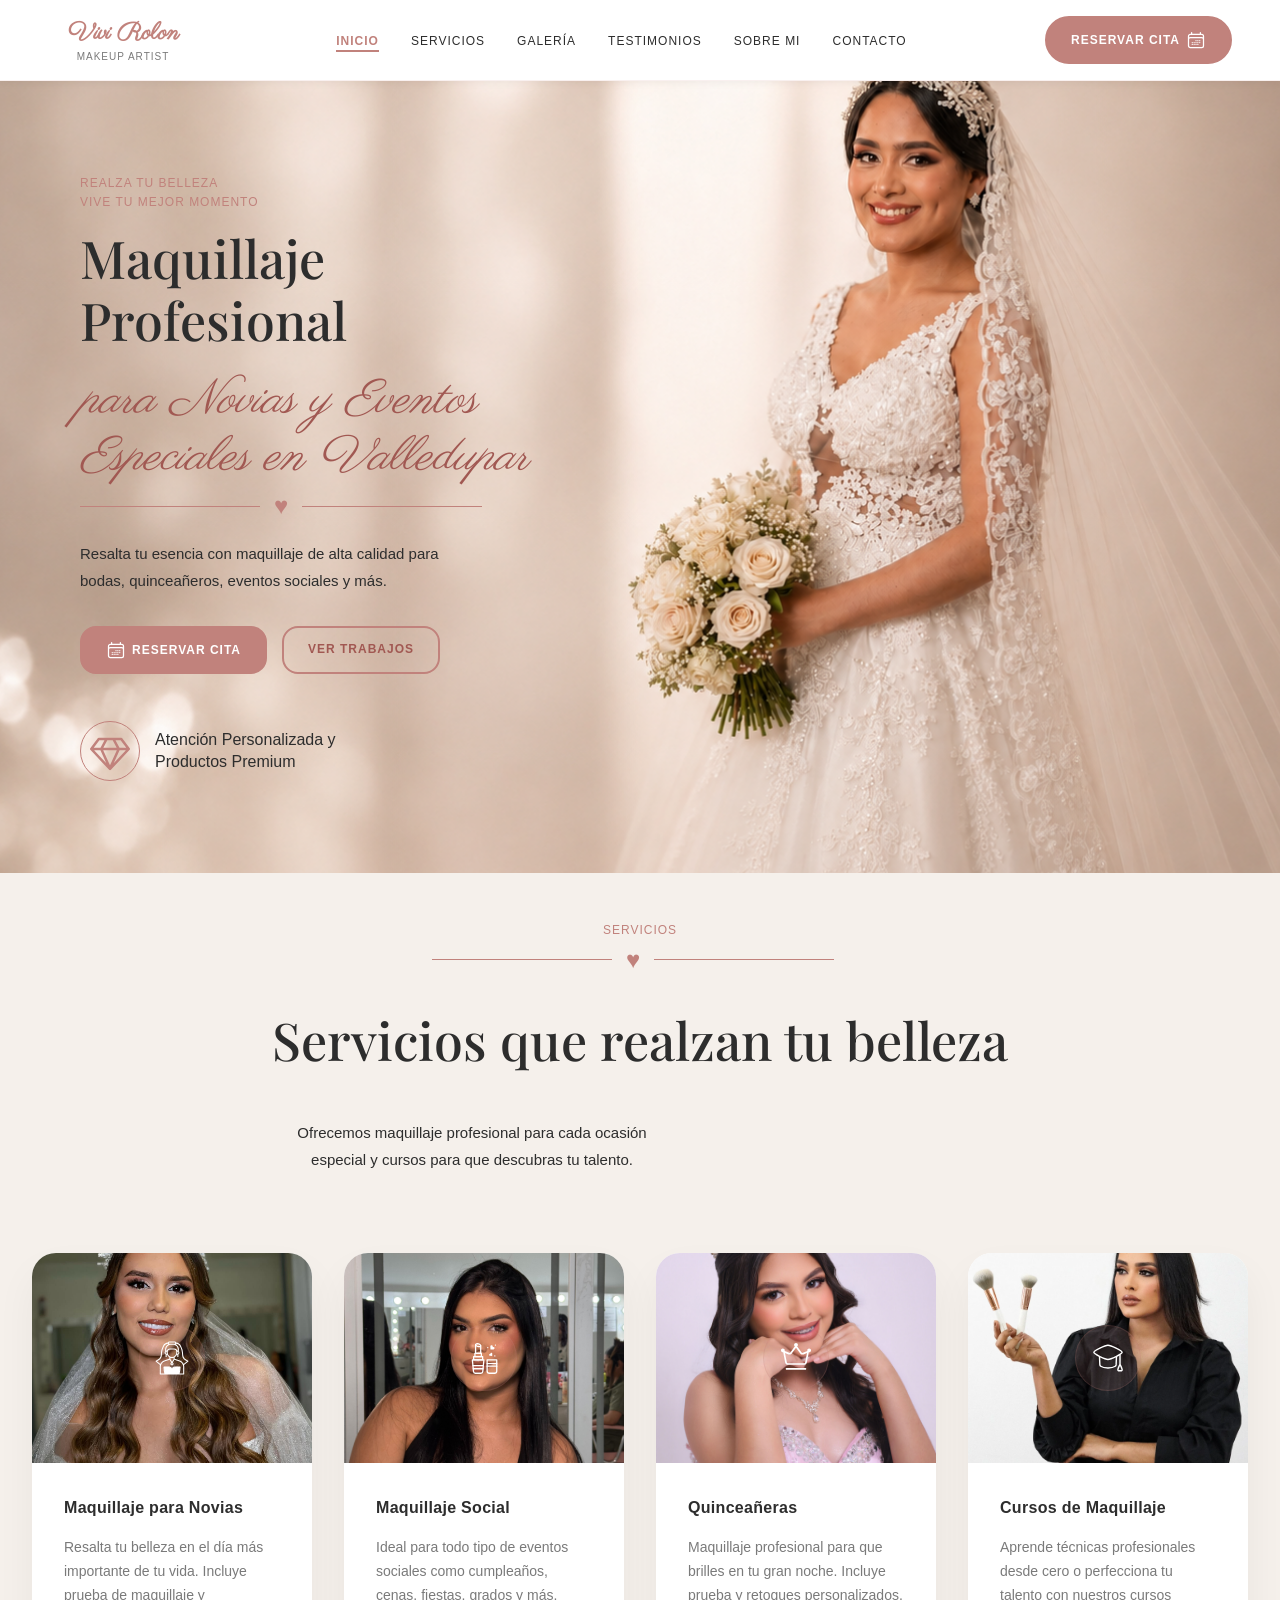
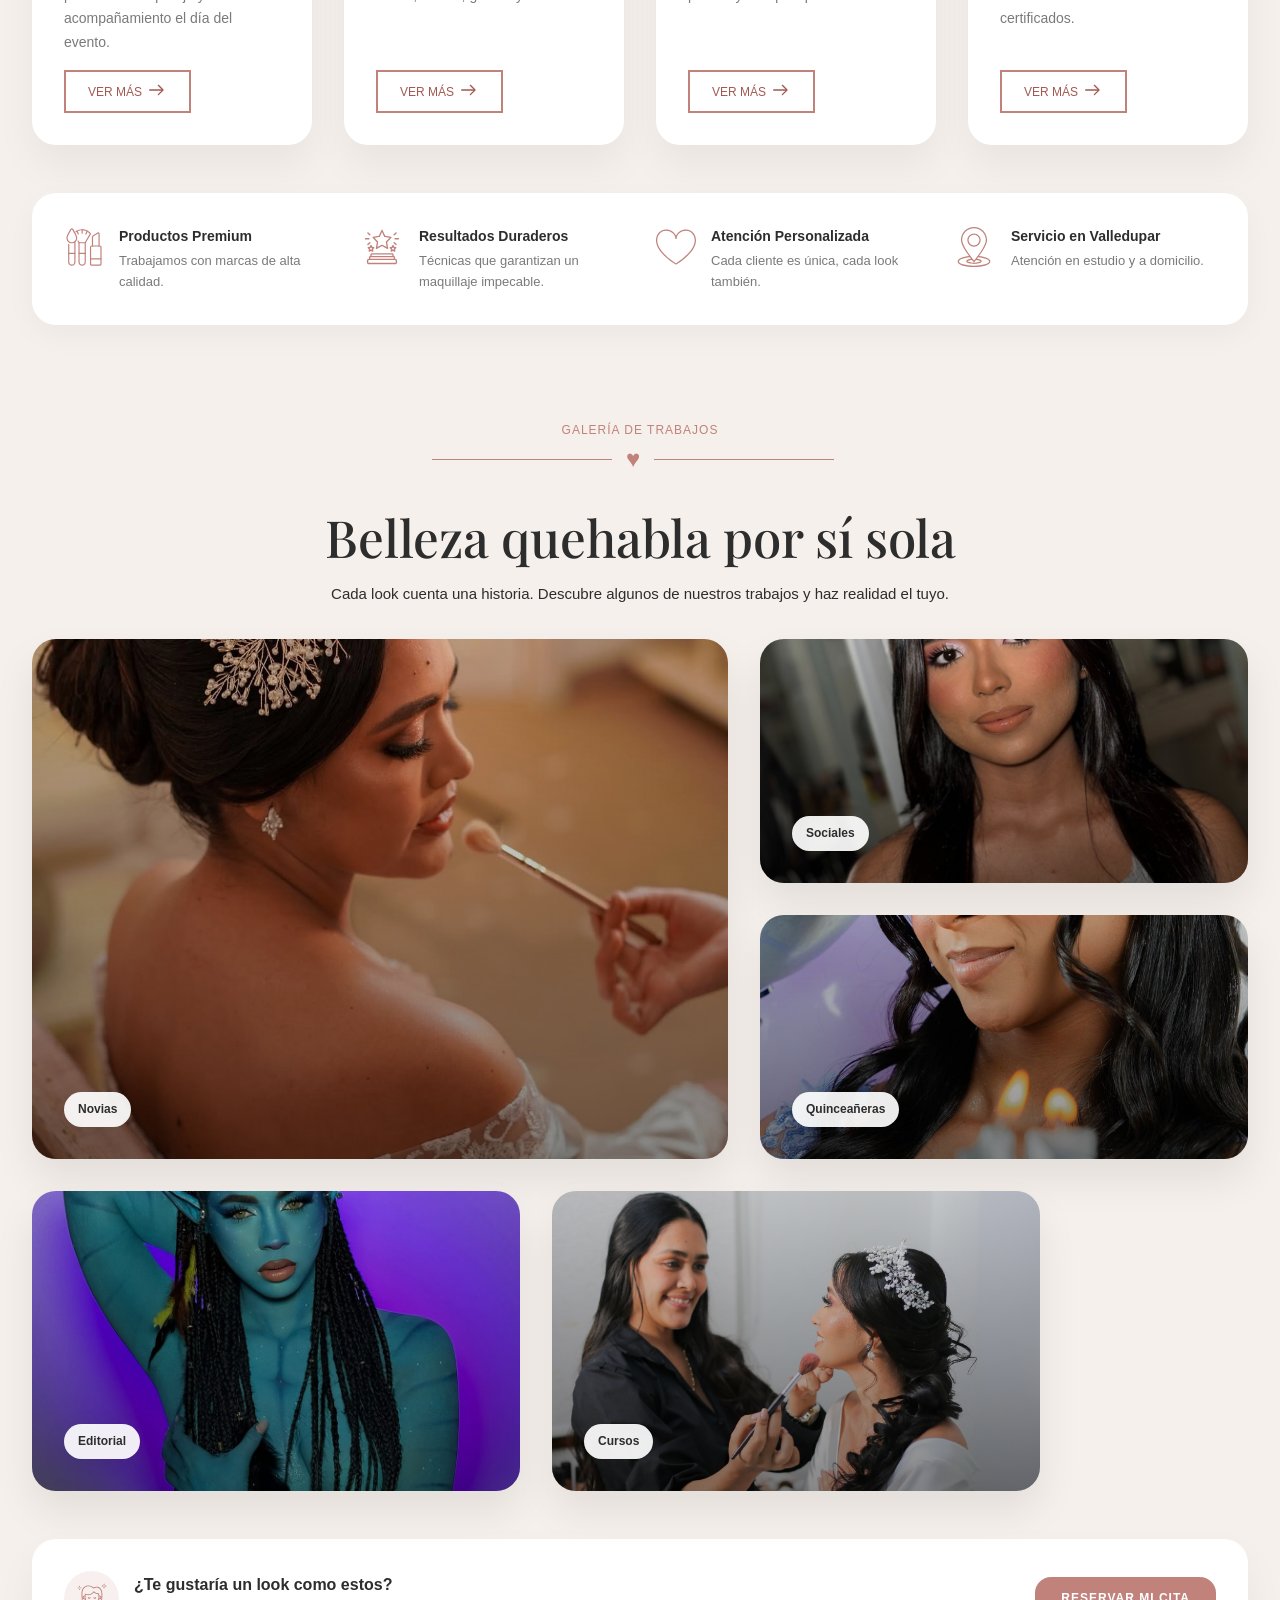
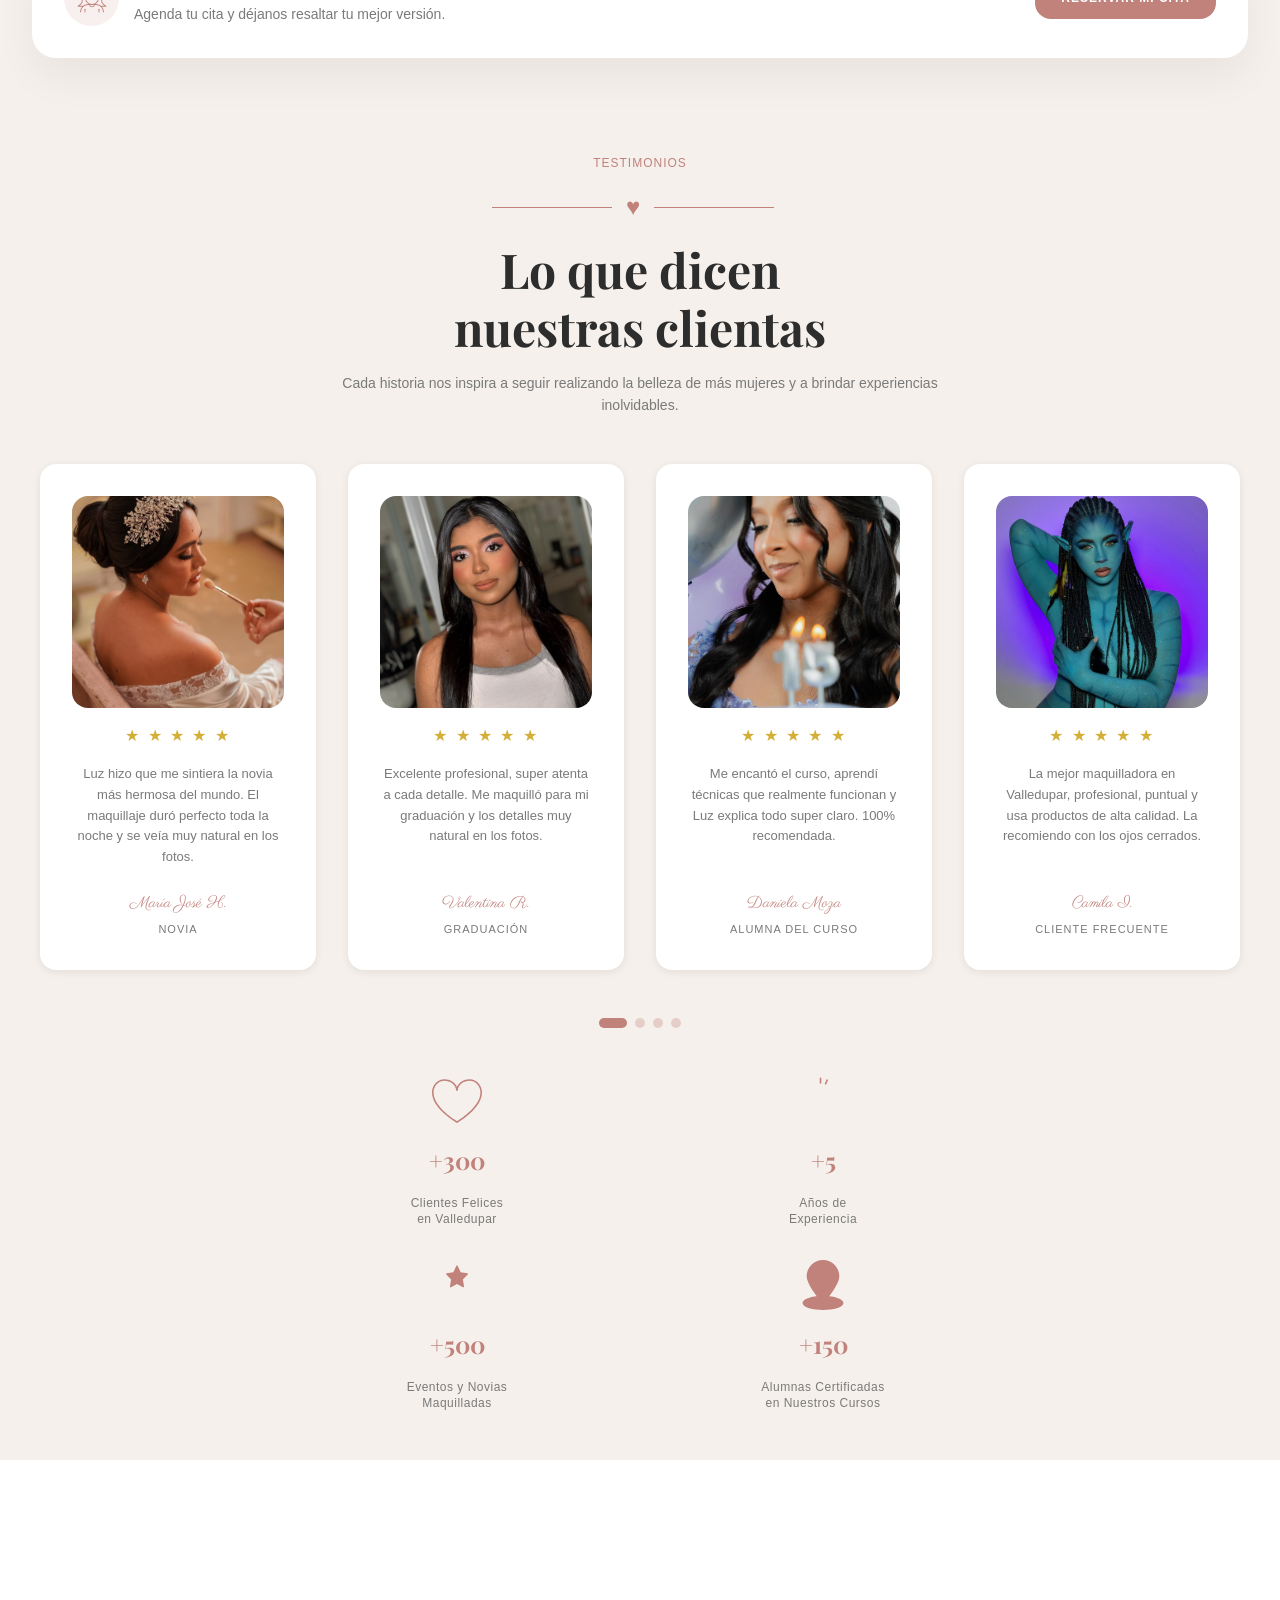
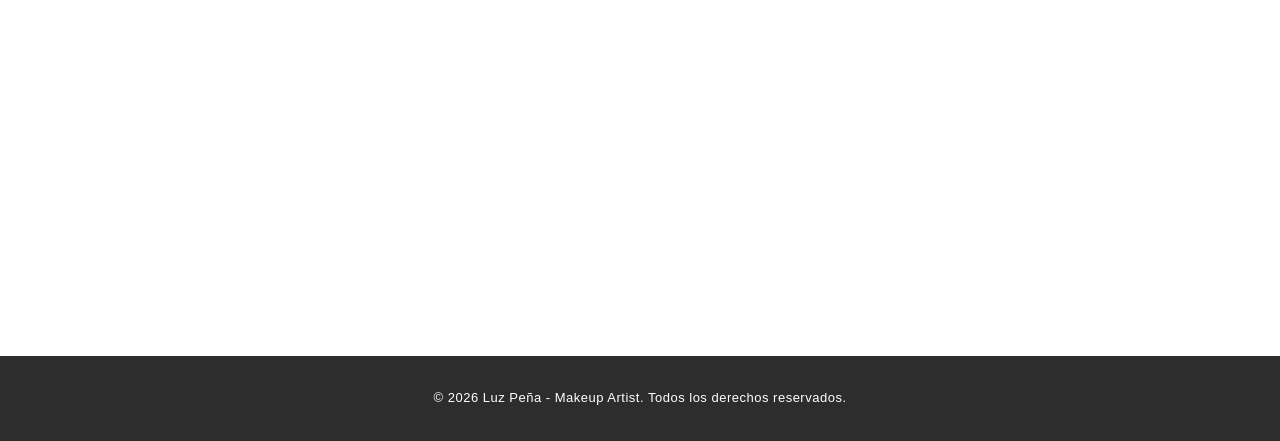
==== commit 8bc2a9d0: "cambio de imagenes en la seccion servicios, se crea la seccion de testimonios" ====
--- a/index.html
+++ b/index.html
@@ -38,10 +38,10 @@
     <header class="header">
       <div class="header-container">
         <!-- Logo del sitio -->
-        <div class="logo">
+        <a href="#inicio" class="logo">
           <h1>Vivi Rolon</h1>
           <p class="logo-subtitle">MAKEUP ARTIST</p>
-        </div>
+        </a>
 
         <!-- Navegación principal -->
         <nav class="navbar">
@@ -49,7 +49,7 @@
             <li><a href="#inicio" class="nav-link active">INICIO</a></li>
             <li><a href="#servicios" class="nav-link">SERVICIOS</a></li>
             <li><a href="#galeria" class="nav-link">GALERÍA</a></li>
-            <li><a href="#cursos" class="nav-link">CURSOS</a></li>
+            <li><a href="#testimonios" class="nav-link">TESTIMONIOS</a></li>
             <li><a href="#sobre-mi" class="nav-link">SOBRE MI</a></li>
             <li><a href="#contacto" class="nav-link">CONTACTO</a></li>
           </ul>
@@ -141,7 +141,9 @@
               /></svg
             >RESERVAR CITA
           </button>
-          <button class="btn btn-secondary">VER TRABAJOS</button>
+          <a href="#galeria" class="btn btn-secondary">
+            VER TRABAJOS
+          </a>
         </div>
 
         <!-- Sección de beneficios/características -->
@@ -726,10 +728,118 @@
     </section>
 
     <!-- ===============================
-         SECCIÓN DE CURSOS (PRÓXIMAMENTE)
+         SECCIÓN DE TESTIMONIOS
          =============================== -->
-    <section id="cursos" class="courses">
-      <!-- Contenido de cursos será añadido posteriormente -->
+    <section id="testimonios" class="testimonios-section">
+      <div class="testimonios-header">
+        <p class="section-subtitle">TESTIMONIOS</p>
+        <div class="heart-icon">♥</div>
+        <h2>Lo que dicen<br />nuestras clientas</h2>
+        <p class="testimonios-description">
+          Cada historia nos inspira a seguir realizando la belleza de más mujeres
+          y a brindar experiencias inolvidables.
+        </p>
+      </div>
+
+      <!-- Grid de testimonios con carrusel en móvil -->
+      <div class="testimonios-wrapper">
+        <div class="testimonios-grid" id="testimoniosGrid">
+          <!-- Testimonio 1 -->
+          <article class="testimonio-card">
+            <div class="testimonio-image">
+              <img src="img/novia-portada.jpg" alt="María José H." />
+            </div>
+            <div class="testimonio-stars">★ ★ ★ ★ ★</div>
+            <p class="testimonio-text">
+              Luz hizo que me sintiera la novia más hermosa del mundo. El maquillaje duró perfecto toda la noche y se veía muy natural en los fotos.
+            </p>
+            <p class="author-name">María José H.</p>
+            <p class="author-category">NOVIA</p>
+          </article>
+
+          <!-- Testimonio 2 -->
+          <article class="testimonio-card">
+            <div class="testimonio-image">
+              <img src="img/sociales-portada.jpg" alt="Valentina R." />
+            </div>
+            <div class="testimonio-stars">★ ★ ★ ★ ★</div>
+            <p class="testimonio-text">
+              Excelente profesional, super atenta a cada detalle. Me maquilló para mi graduación y los detalles muy natural en los fotos.
+            </p>
+            <p class="author-name">Valentina R.</p>
+            <p class="author-category">GRADUACIÓN</p>
+          </article>
+
+          <!-- Testimonio 3 -->
+          <article class="testimonio-card">
+            <div class="testimonio-image">
+              <img src="img/quinceañera-portada.jpeg" alt="Daniela Moza" />
+            </div>
+            <div class="testimonio-stars">★ ★ ★ ★ ★</div>
+            <p class="testimonio-text">
+              Me encantó el curso, aprendí técnicas que realmente funcionan y Luz explica todo super claro. 100% recomendada.
+            </p>
+            <p class="author-name">Daniela Moza</p>
+            <p class="author-category">ALUMNA DEL CURSO</p>
+          </article>
+
+          <!-- Testimonio 4 -->
+          <article class="testimonio-card">
+            <div class="testimonio-image">
+              <img src="img/editorial-portada.jpg" alt="Camila I." />
+            </div>
+            <div class="testimonio-stars">★ ★ ★ ★ ★</div>
+            <p class="testimonio-text">
+              La mejor maquilladora en Valledupar, profesional, puntual y usa productos de alta calidad. La recomiendo con los ojos cerrados.
+            </p>
+            <p class="author-name">Camila I.</p>
+            <p class="author-category">CLIENTE FRECUENTE</p>
+          </article>
+        </div>
+
+        <!-- Paginación -->
+        <div class="testimonios-pagination">
+          <span class="pagination-dot active" data-slide="0"></span>
+          <span class="pagination-dot" data-slide="1"></span>
+          <span class="pagination-dot" data-slide="2"></span>
+          <span class="pagination-dot" data-slide="3"></span>
+        </div>
+      </div>
+
+      <!-- Estadísticas -->
+      <div class="testimonios-stats">
+        <div class="stat-card">
+          <svg xmlns="http://www.w3.org/2000/svg" xml:space="preserve" id="Heart" width="50" height="50" viewBox="0 0 64 64">
+            <path d="M48 4c-7.357 0-13.639 4.146-16 9.929C29.639 8.146 23.357 4 16 4 5.985 4 0 12.644 0 21c0 8.589 5.326 17.755 15.83 27.242 7.738 6.989 15.59 11.577 15.668 11.623l.502.291.502-.291c.079-.046 7.93-4.634 15.668-11.623C58.674 38.755 64 29.589 64 21c0-8.356-5.985-17-16-17zM32 57.833C28.031 55.41 2 38.828 2 21 2 13.627 7.237 6 16 6c7.214 0 15 4.971 15 13h2c0-8.029 7.786-13 15-13 8.763 0 14 7.627 14 15 0 17.818-26.032 34.409-30 36.833z" fill="#c1827c"></path>
+          </svg>
+          <p class="stat-number">+300</p>
+          <p class="stat-label">Clientes Felices<br/>en Valledupar</p>
+        </div>
+
+        <div class="stat-card">
+          <svg xmlns="http://www.w3.org/2000/svg" viewBox="0 0 96 96" width="50" height="50">
+            <path d="M41.758 4.409l0 8.822c0 .828.672 1.5 1.5 1.5.828 0 1.5-.672 1.5-1.5l0-8.822c0-.828-.672-1.5-1.5-1.5-.828 0-1.5.672-1.5 1.5ZM54.645 7.327l-3.147 7.18c-.332.758.013 1.643.772 1.975.758.333 1.643-.013 1.976-.771l3.146-7.18c.333-.758-.013-1.643-.771-1.976-.759-.332-1.644.014-1.976.772Z" fill="#c1827c"></path>
+          </svg>
+          <p class="stat-number">+5</p>
+          <p class="stat-label">Años de<br/>Experiencia</p>
+        </div>
+
+        <div class="stat-card">
+          <svg xmlns="http://www.w3.org/2000/svg" id="Star" viewBox="0 0 64 64" width="50" height="50">
+            <path d="M24.43164 24.93018l-1.45312 8.90869c-.06152.37793.09863.7583.41113.97852.3125.2207.72559.24219 1.05957.05762l7.55078-4.17383 7.55078 4.17383c.15039.0835.31738.125.4834.125.20215 0 .4043-.06152.57617-.18262.3125-.22021.47266-.60059.41113-.97852l-1.45312-8.90869 6.14746-6.30078c.26172-.26807.35156-.66016.23242-1.01562s-.42676-.61475-.79688-.6709l-8.45508-1.29199-3.79102-8.07568c-.16504-.35107-.51758-.5752-.90527-.5752s-.74023.22412-.90527.5752l-3.79102 8.07568-8.45508 1.29199c-.37012.05615-.67773.31543-.79688.6709s-.0293.74756.23242 1.01562l6.14746 6.30078Z" fill="#c1827c"></path>
+          </svg>
+          <p class="stat-number">+500</p>
+          <p class="stat-label">Eventos y Novias<br/>Maquilladas</p>
+        </div>
+
+        <div class="stat-card">
+          <svg xmlns="http://www.w3.org/2000/svg" viewBox="0 0 512 512" width="50" height="50">
+            <path d="M417.18 393.698c-25.036-10.001-58.991-17.511-96.755-21.488 48.852-65.902 102.936-149.914 102.936-204.85C423.36 75.077 348.283 0 256 0 163.718 0 88.641 75.077 88.641 167.36c0 33.848 21.286 83.552 63.265 147.731 12.876 19.686 26.598 39.078 39.894 57.095-37.823 3.968-71.836 11.477-96.917 21.486-39.953 15.944-48.34 34.245-48.34 46.79C46.543 486.928 154.46 512 256 512c101.54 0 209.458-25.072 209.458-71.537-.001-12.536-8.377-30.826-48.278-46.765z" fill="#c1827c"></path>
+          </svg>
+          <p class="stat-number">+150</p>
+          <p class="stat-label">Alumnas Certificadas<br/>en Nuestros Cursos</p>
+        </div>
+      </div>
     </section>
 
     <!-- ===============================
--- a/style.css
+++ b/style.css
@@ -101,18 +101,18 @@
 }
 
 .logo h1 {
-    font-family: var(--font-elegant);
+    font-family: "Parisienne", cursive, 'Garamond', 'Georgia', serif;
     font-size: 24px;
     color: var(--color-primary);
-    font-weight: 400;
-    letter-spacing: 2px;
+    font-weight: 600;
+    /* letter-spacing: 2px; */
 }
 
 .logo-subtitle {
     font-size: 10px;
     color: var(--color-text-light);
     letter-spacing: 1px;
-    margin-top: 2px;
+    margin-top: -4px;
 }
 
 /* Navegación */
@@ -490,10 +490,18 @@
     background-position: center;
 }
 
-.service-image-1 { background: linear-gradient(180deg, #f7e8e3 0%, #f9ede9 100%); }
-.service-image-2 { background: linear-gradient(180deg, #f4ecf0 0%, #f8f1f4 100%); }
-.service-image-3 { background: linear-gradient(180deg, #f7edea 0%, #f9f1ef 100%); }
-.service-image-4 { background: linear-gradient(180deg, #f2ecf2 0%, #f7f0f7 100%); }
+.service-image-1 { 
+    background-image: url('img/novia-servicios.jpg');
+}
+.service-image-2 {  
+    background-image: url('img/social-servicio.jpg');
+}
+.service-image-3 { 
+    background-image: url('img/quinceañera-servicios.JPG');
+}
+.service-image-4 {
+     background-image: url('img/cursos-servicios.webp');
+}
 
 .service-icon {
     width: 66px;
@@ -764,13 +772,268 @@
 }
 
 /* Cursos */
-.courses {
-    background-color: var(--color-white);
-    min-height: 400px;
+/* ==========================================
+   SECCIÓN DE TESTIMONIOS
+   ========================================== */
+
+.testimonios-section {
+    padding: var(--spacing-xl) var(--spacing-lg);
+    background-color: var(--color-bg-light);
+}
+
+.testimonios-header {
+    text-align: center;
+    margin-bottom: var(--spacing-xl);
+}
+
+.testimonios-header .section-subtitle {
+    color: var(--color-primary);
+    font-size: 12px;
+    letter-spacing: 1px;
+    font-weight: 500;
+    margin-bottom: var(--spacing-md);
+}
+
+.testimonios-header .heart-icon {
     display: flex;
     align-items: center;
     justify-content: center;
+    margin: var(--spacing-md) auto;
+}
+
+.testimonios-header .heart-icon::before,
+.testimonios-header .heart-icon::after {
+    content: "";
+    display: inline-block;
+    width: 120px;
+    height: 1px;
+    background-color: var(--color-primary);
+    margin: 0 14px;
+}
+
+.testimonios-header .heart-icon::before {
+    margin-left: 0;
+}
+
+.testimonios-header h2 {
+    font-family: "Playfair Display", serif;
+    font-size: clamp(28px, 5vw, 48px);
+    color: var(--color-text-dark);
+    margin: var(--spacing-md) 0;
+    line-height: 1.2;
+}
+
+.testimonios-description {
     color: var(--color-text-light);
+    font-size: 14px;
+    max-width: 600px;
+    margin: var(--spacing-md) auto 0;
+    line-height: 1.6;
+}
+
+/* Wrapper y Grid */
+.testimonios-wrapper {
+    margin-bottom: var(--spacing-xl);
+}
+
+.testimonios-grid {
+    display: grid;
+    grid-template-columns: repeat(4, 1fr);
+    gap: var(--spacing-lg);
+    margin-bottom: var(--spacing-xl);
+    max-width: 1200px;
+    margin-left: auto;
+    margin-right: auto;
+}
+
+/* Tarjeta de Testimonio */
+.testimonio-card {
+    background-color: var(--color-white);
+    padding: var(--spacing-lg);
+    border-radius: var(--border-radius-md);
+    box-shadow: 0 2px 8px rgba(0, 0, 0, 0.08);
+    transition: transform 0.3s ease, box-shadow 0.3s ease;
+    text-align: center;
+    display: flex;
+    flex-direction: column;
+}
+
+.testimonio-card:hover {
+    transform: translateY(-4px);
+    box-shadow: 0 6px 16px rgba(193, 130, 124, 0.15);
+}
+
+.testimonio-image {
+    width: 100%;
+    aspect-ratio: 1;
+    border-radius: var(--border-radius-md);
+    overflow: hidden;
+    margin-bottom: var(--spacing-md);
+}
+
+.testimonio-image img {
+    width: 100%;
+    height: 100%;
+    object-fit: cover;
+}
+
+.testimonio-stars {
+    color: #d4af37;
+    font-size: 16px;
+    letter-spacing: 2px;
+    margin-bottom: var(--spacing-md);
+}
+
+.testimonio-text {
+    font-size: 13px;
+    color: var(--color-text-light);
+    line-height: 1.6;
+    margin-bottom: var(--spacing-md);
+    flex-grow: 1;
+}
+
+.author-name {
+    font-family: "Parisienne", cursive;
+    font-size: 16px;
+    color: var(--color-primary);
+    margin: var(--spacing-sm) 0 4px;
+    font-weight: 400;
+}
+
+.author-category {
+    font-size: 11px;
+    color: var(--color-text-light);
+    letter-spacing: 1px;
+    font-weight: 500;
+    margin: 0;
+}
+
+/* Paginación */
+.testimonios-pagination {
+    display: flex;
+    justify-content: center;
+    gap: 8px;
+    margin-bottom: var(--spacing-xl);
+}
+
+.pagination-dot {
+    width: 10px;
+    height: 10px;
+    border-radius: 50%;
+    background-color: rgba(193, 130, 124, 0.3);
+    cursor: pointer;
+    transition: all 0.3s ease;
+}
+
+.pagination-dot.active {
+    background-color: var(--color-primary);
+    width: 28px;
+    border-radius: 5px;
+}
+
+.pagination-dot:hover {
+    background-color: rgba(193, 130, 124, 0.6);
+}
+
+/* Estadísticas */
+.testimonios-stats {
+    display: grid;
+    grid-template-columns: repeat(2, 1fr);
+    gap: var(--spacing-lg);
+    max-width: 700px;
+    margin: 0 auto;
+}
+
+.stat-card {
+    display: flex;
+    flex-direction: column;
+    align-items: center;
+    text-align: center;
+    gap: var(--spacing-md);
+}
+
+.stat-card svg {
+    width: 50px;
+    height: 50px;
+}
+
+.stat-number {
+    font-family: "Playfair Display", serif;
+    font-size: 24px;
+    color: var(--color-primary);
+    font-weight: 700;
+    margin: 0;
+}
+
+.stat-label {
+    font-size: 12px;
+    color: var(--color-text-light);
+    line-height: 1.4;
+    letter-spacing: 0.5px;
+    margin: 0;
+}
+
+/* ==========================================
+   CARRUSEL EN MÓVIL - TESTIMONIOS
+   ========================================== */
+
+@media (max-width: 768px) {
+    .testimonios-grid {
+        display: flex;
+        overflow-x: auto;
+        gap: var(--spacing-lg);
+        scroll-snap-type: x mandatory;
+        -webkit-overflow-scrolling: touch;
+        scrollbar-width: none;
+        margin-bottom: var(--spacing-lg);
+    }
+
+    .testimonios-grid::-webkit-scrollbar {
+        display: none;
+    }
+
+    .testimonio-card {
+        flex: 0 0 100%;
+        min-width: 100%;
+        scroll-snap-align: start;
+    }
+
+    .testimonios-pagination {
+        margin-bottom: var(--spacing-lg);
+    }
+
+    .testimonios-stats {
+        grid-template-columns: repeat(2, 1fr);
+        gap: var(--spacing-md);
+    }
+}
+
+@media (max-width: 480px) {
+    .testimonios-section {
+        padding: var(--spacing-lg) var(--spacing-md);
+    }
+
+    .testimonios-header h2 {
+        font-size: clamp(20px, 4vw, 28px);
+    }
+
+    .testimonios-description {
+        font-size: 13px;
+    }
+
+    .testimonio-card {
+        padding: var(--spacing-md);
+    }
+
+    .testimonio-text {
+        font-size: 12px;
+    }
+
+    .testimonios-stats {
+        grid-template-columns: repeat(2, 1fr);
+        gap: var(--spacing-md);
+        max-width: 100%;
+    }
 }
 
 /* Páginas de categoría: rejilla de imágenes */
@@ -993,6 +1256,7 @@
     /* Header */
     .logo h1 {
         font-size: 18px;
+       
     }
 
     .logo-subtitle {
@@ -1134,6 +1398,9 @@
         width: 80%;
         padding: 12px 16px;
         font-size: 11px;
+        /* height: 47.2px; */
+       
+        
     }
 
     button.btn-primary.cita-hero {
@@ -1302,7 +1569,6 @@
     justify-content: end;
     background-size: cover;
     background-position: center -15px;
-    background-image: url('img/novia-header-mobil.png');
     width: 40%;
 
 }
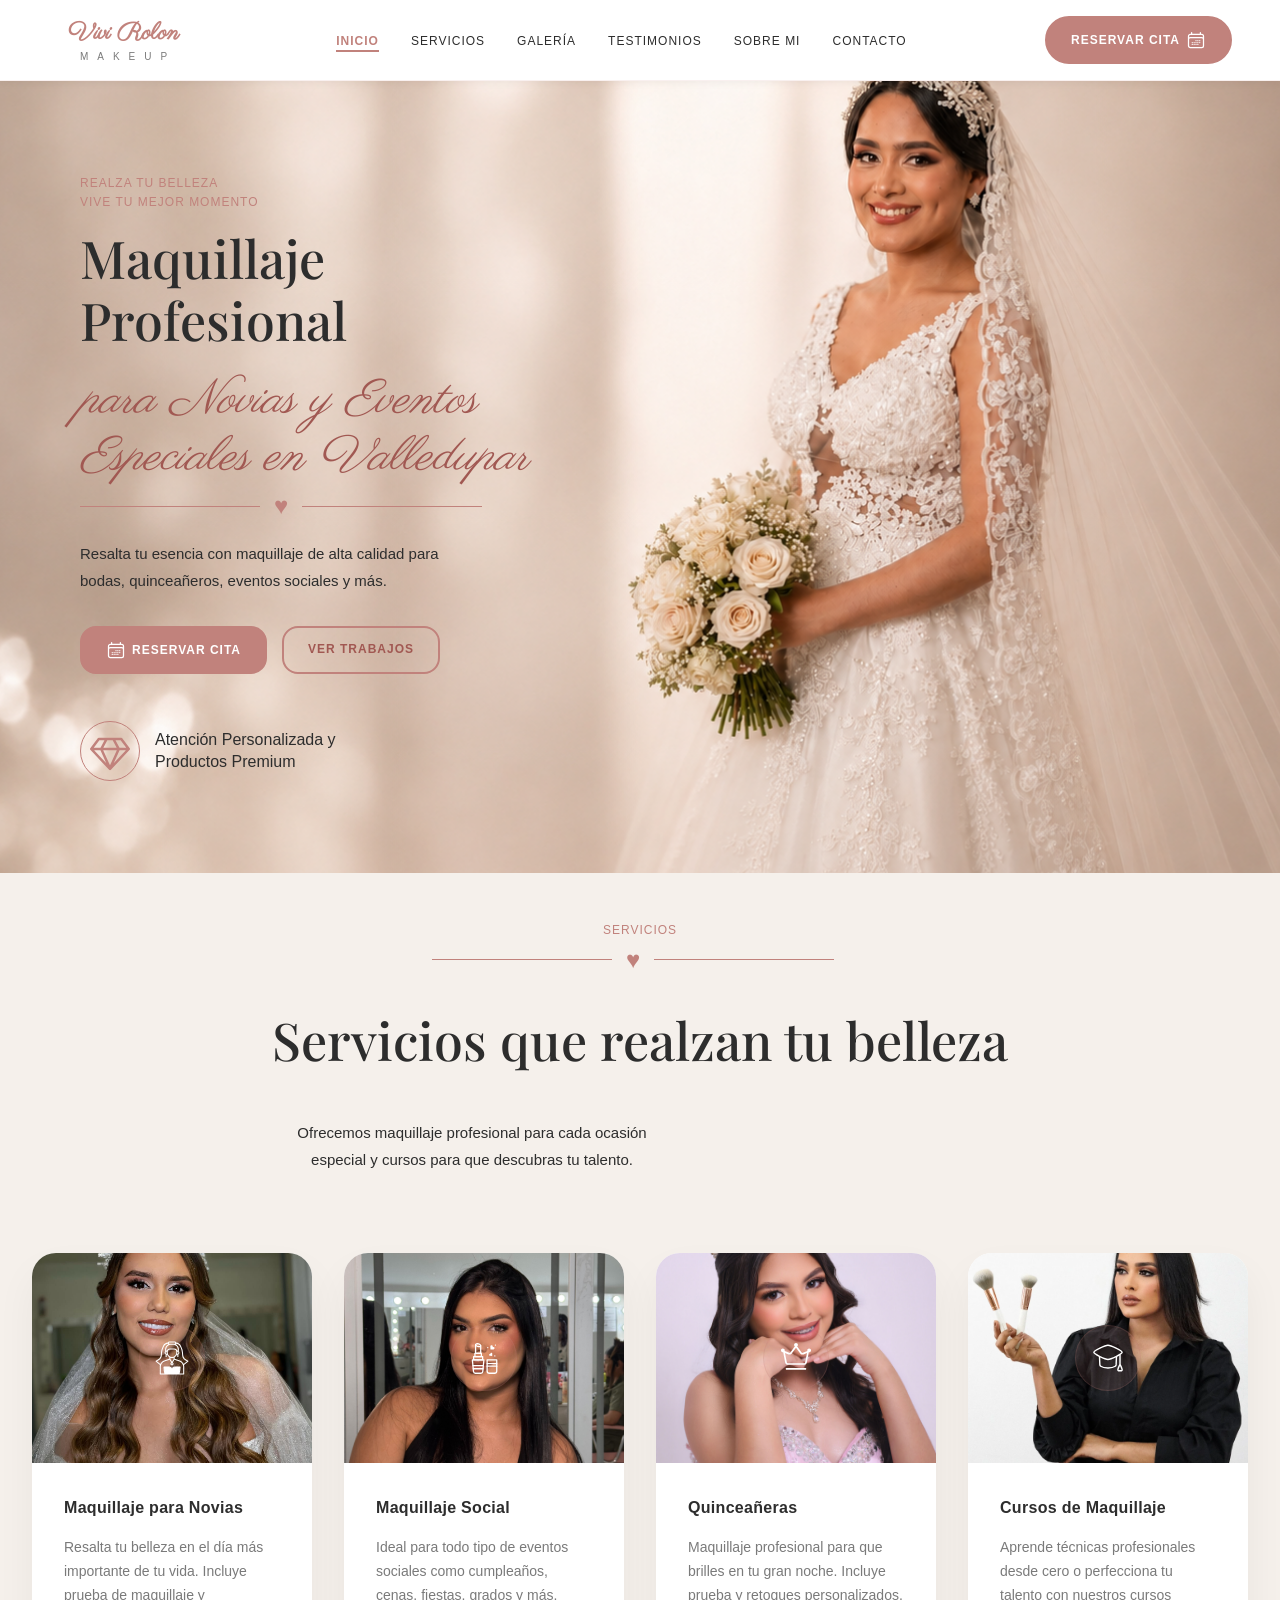
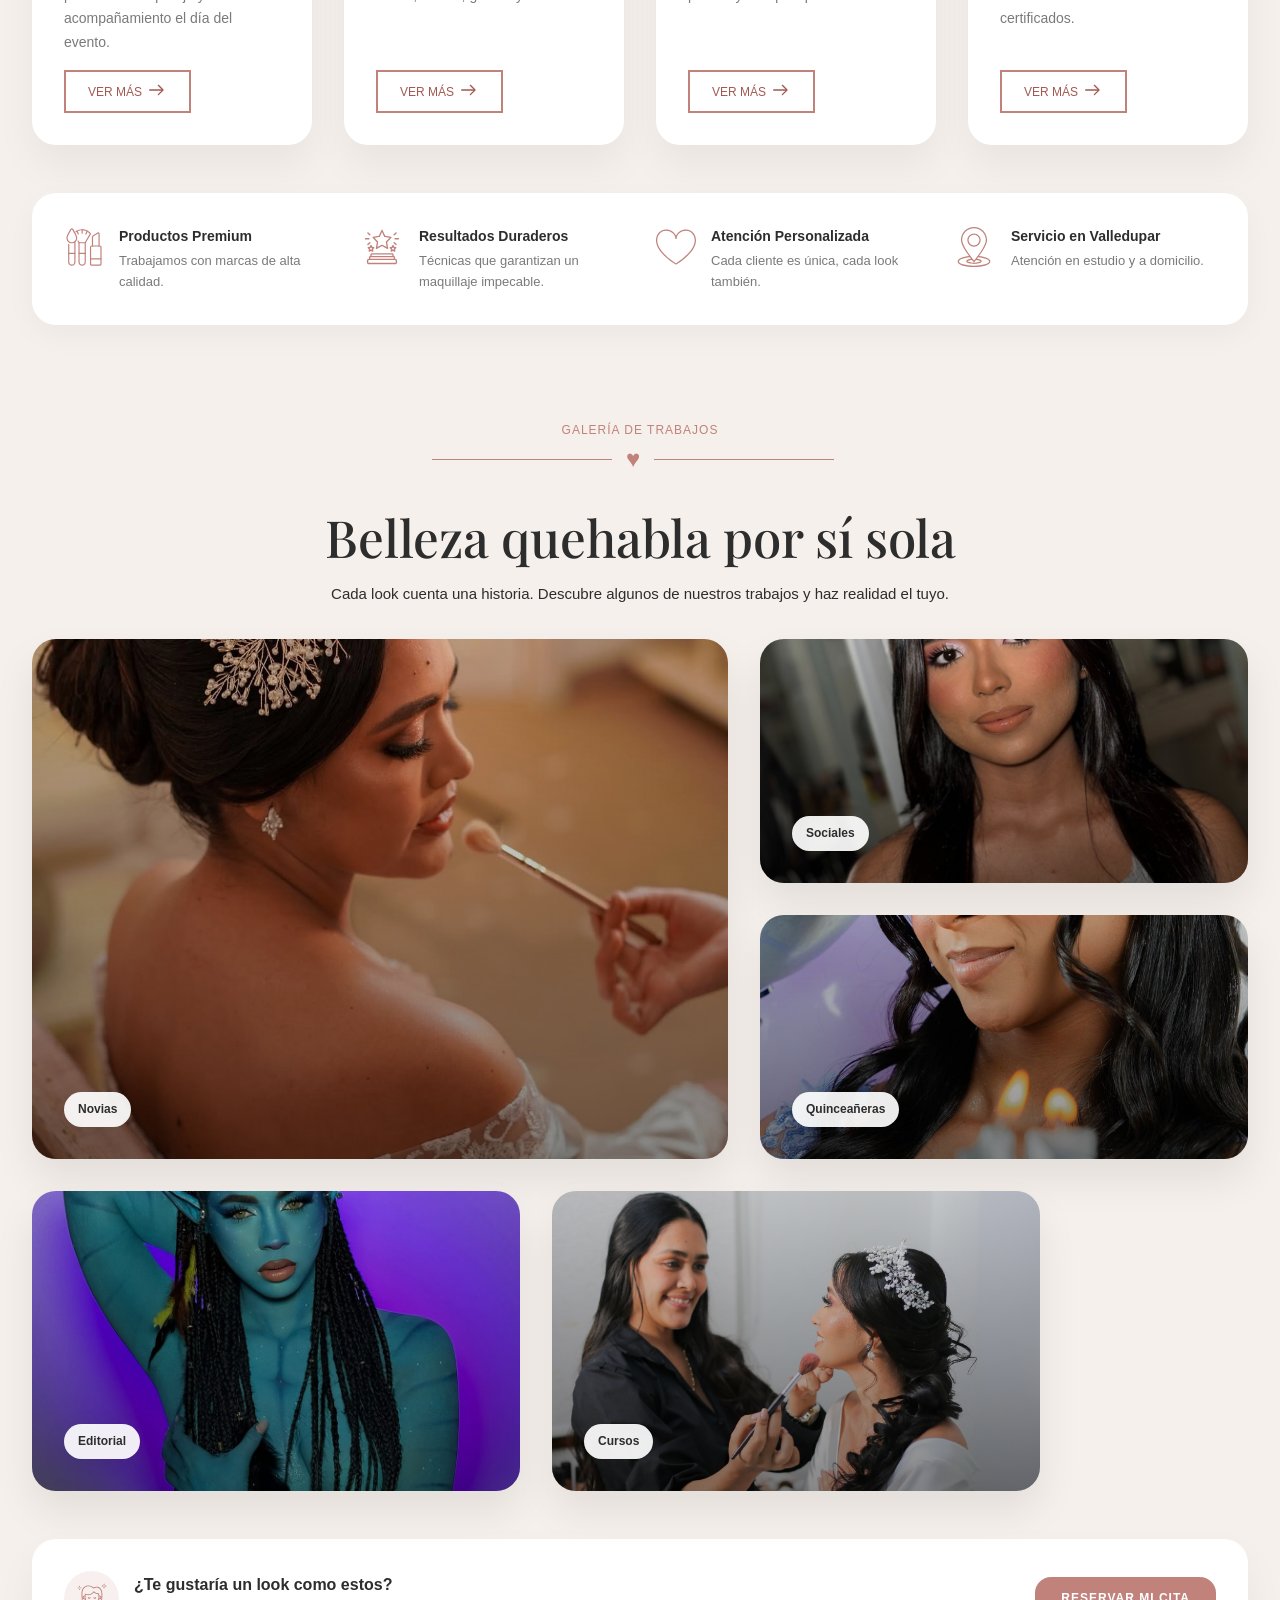
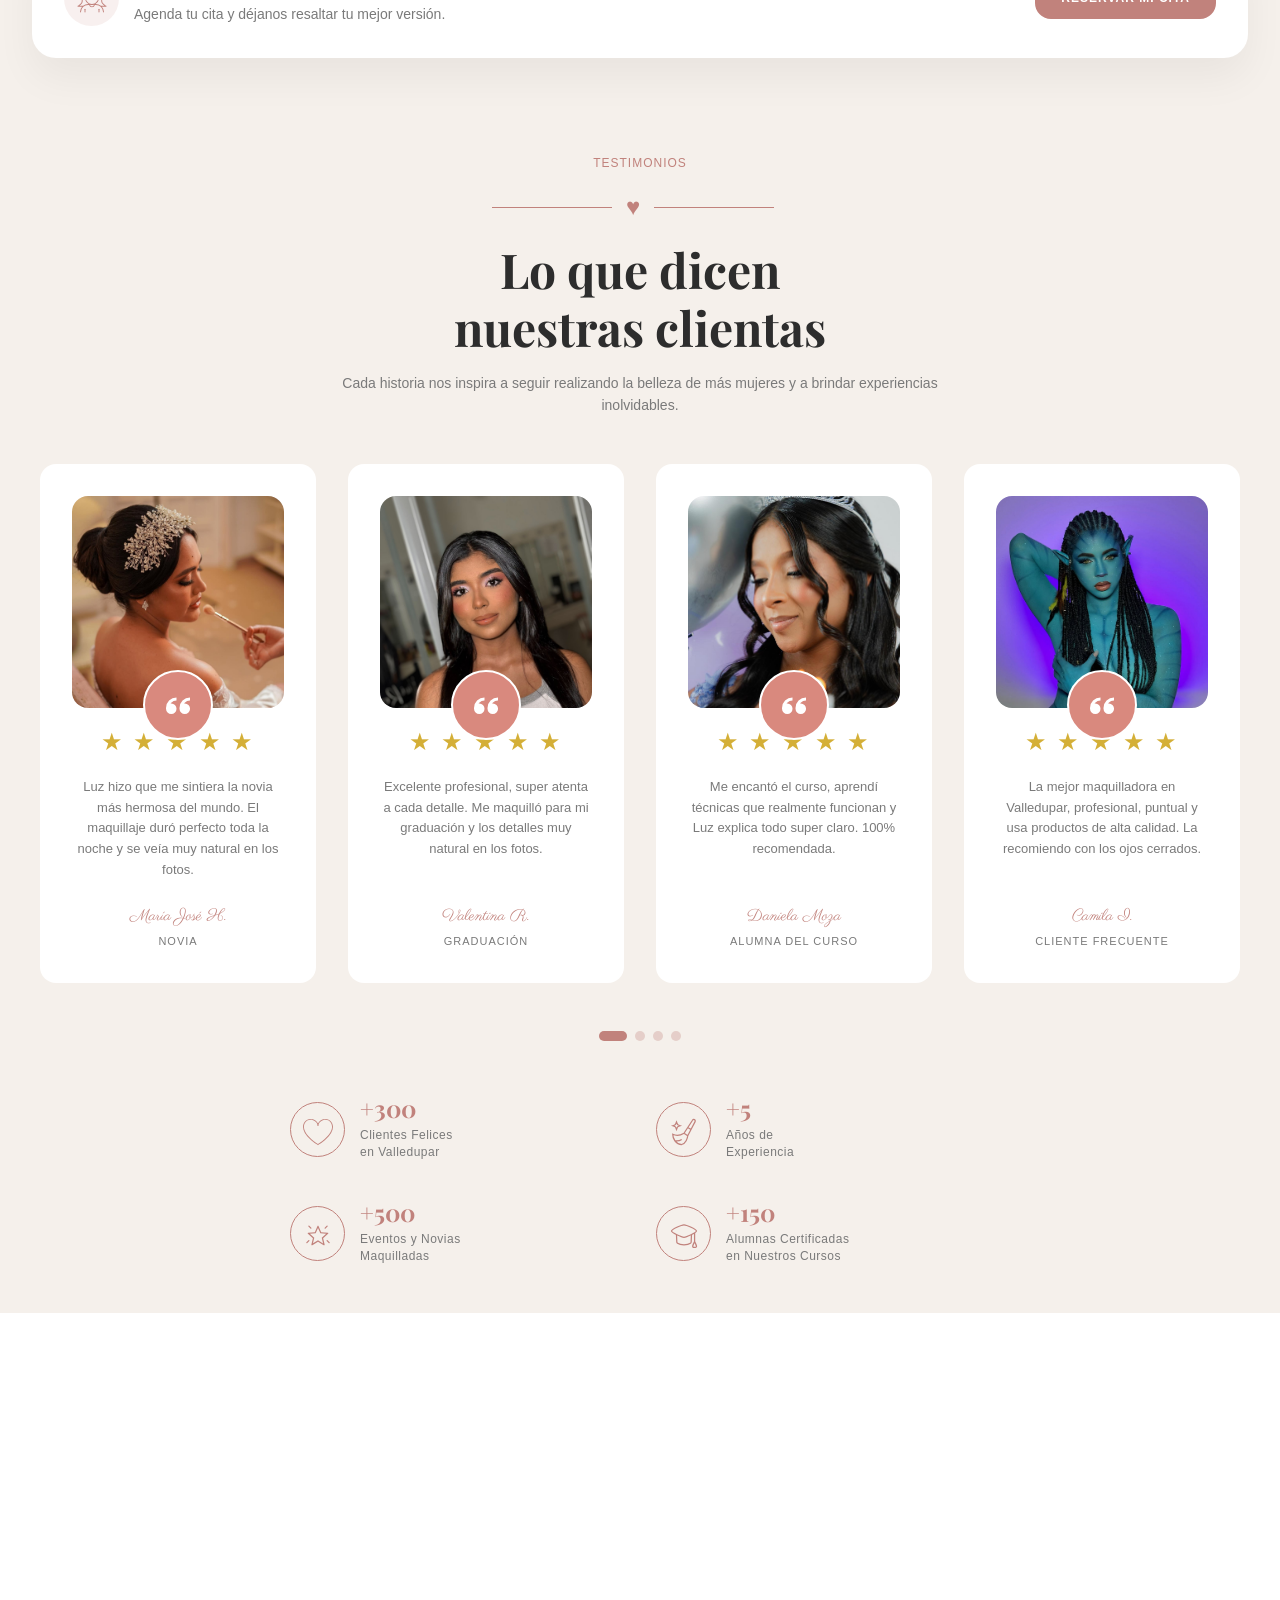
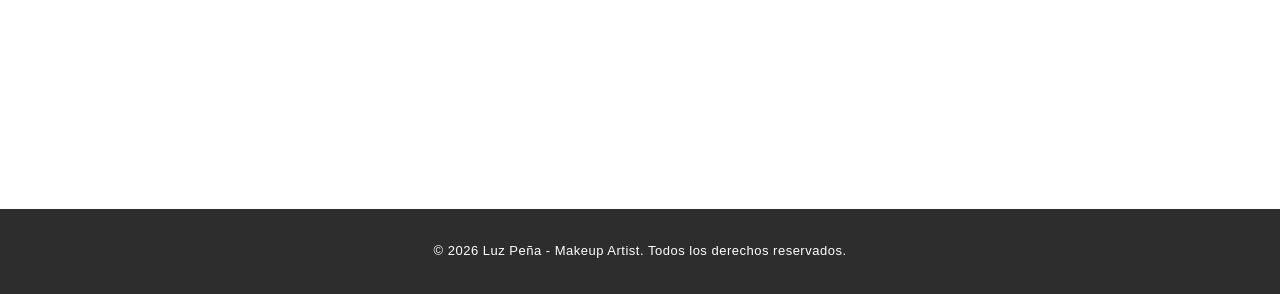
==== commit cbd95381: "se modifico la seccion de testimonios" ====
--- a/index.html
+++ b/index.html
@@ -40,7 +40,7 @@
         <!-- Logo del sitio -->
         <a href="#inicio" class="logo">
           <h1>Vivi Rolon</h1>
-          <p class="logo-subtitle">MAKEUP ARTIST</p>
+          <p class="logo-subtitle">MAKEUP</p>
         </a>
 
         <!-- Navegación principal -->
@@ -141,9 +141,7 @@
               /></svg
             >RESERVAR CITA
           </button>
-          <a href="#galeria" class="btn btn-secondary">
-            VER TRABAJOS
-          </a>
+          <a href="#galeria" class="btn btn-secondary"> VER TRABAJOS </a>
         </div>
 
         <!-- Sección de beneficios/características -->
@@ -736,8 +734,8 @@
         <div class="heart-icon">♥</div>
         <h2>Lo que dicen<br />nuestras clientas</h2>
         <p class="testimonios-description">
-          Cada historia nos inspira a seguir realizando la belleza de más mujeres
-          y a brindar experiencias inolvidables.
+          Cada historia nos inspira a seguir realizando la belleza de más
+          mujeres y a brindar experiencias inolvidables.
         </p>
       </div>
 
@@ -746,12 +744,27 @@
         <div class="testimonios-grid" id="testimoniosGrid">
           <!-- Testimonio 1 -->
           <article class="testimonio-card">
-            <div class="testimonio-image">
-              <img src="img/novia-portada.jpg" alt="María José H." />
+            <div class="testimonio-image testimonio-img-1">
+              <!-- <img src="img/novia-portada.jpg" alt="María José H." /> -->
+              <div class="comillas-icon">
+                <svg
+                  xmlns="http://www.w3.org/2000/svg"
+                  width="24"
+                  height="24"
+                  viewBox="0 0 16 16"
+                >
+                  <path
+                    fill="#ffffff"
+                    d="M3.516 7a3.5 3.5 0 1 1-3.5 3.5L0 10a7 7 0 0 1 7-7v2a4.97 4.97 0 0 0-3.536 1.464a5 5 0 0 0-.497.578q.269-.043.548-.043zm9 0a3.5 3.5 0 1 1-3.5 3.5L9 10a7 7 0 0 1 7-7v2a4.97 4.97 0 0 0-3.536 1.464a5 5 0 0 0-.497.578q.269-.043.549-.043z"
+                  />
+                </svg>
+              </div>
             </div>
             <div class="testimonio-stars">★ ★ ★ ★ ★</div>
             <p class="testimonio-text">
-              Luz hizo que me sintiera la novia más hermosa del mundo. El maquillaje duró perfecto toda la noche y se veía muy natural en los fotos.
+              Luz hizo que me sintiera la novia más hermosa del mundo. El
+              maquillaje duró perfecto toda la noche y se veía muy natural en
+              los fotos.
             </p>
             <p class="author-name">María José H.</p>
             <p class="author-category">NOVIA</p>
@@ -759,12 +772,26 @@
 
           <!-- Testimonio 2 -->
           <article class="testimonio-card">
-            <div class="testimonio-image">
-              <img src="img/sociales-portada.jpg" alt="Valentina R." />
+             <div class="testimonio-image testimonio-img-2">
+              <!-- <img src="img/novia-portada.jpg" alt="María José H." /> -->
+              <div class="comillas-icon">
+                <svg
+                  xmlns="http://www.w3.org/2000/svg"
+                  width="24"
+                  height="24"
+                  viewBox="0 0 16 16"
+                >
+                  <path
+                    fill="#ffffff"
+                    d="M3.516 7a3.5 3.5 0 1 1-3.5 3.5L0 10a7 7 0 0 1 7-7v2a4.97 4.97 0 0 0-3.536 1.464a5 5 0 0 0-.497.578q.269-.043.548-.043zm9 0a3.5 3.5 0 1 1-3.5 3.5L9 10a7 7 0 0 1 7-7v2a4.97 4.97 0 0 0-3.536 1.464a5 5 0 0 0-.497.578q.269-.043.549-.043z"
+                  />
+                </svg>
+              </div>
             </div>
             <div class="testimonio-stars">★ ★ ★ ★ ★</div>
             <p class="testimonio-text">
-              Excelente profesional, super atenta a cada detalle. Me maquilló para mi graduación y los detalles muy natural en los fotos.
+              Excelente profesional, super atenta a cada detalle. Me maquilló
+              para mi graduación y los detalles muy natural en los fotos.
             </p>
             <p class="author-name">Valentina R.</p>
             <p class="author-category">GRADUACIÓN</p>
@@ -772,12 +799,26 @@
 
           <!-- Testimonio 3 -->
           <article class="testimonio-card">
-            <div class="testimonio-image">
-              <img src="img/quinceañera-portada.jpeg" alt="Daniela Moza" />
+             <div class="testimonio-image testimonio-img-3">
+              <!-- <img src="img/novia-portada.jpg" alt="María José H." /> -->
+              <div class="comillas-icon">
+                <svg
+                  xmlns="http://www.w3.org/2000/svg"
+                  width="24"
+                  height="24"
+                  viewBox="0 0 16 16"
+                >
+                  <path
+                    fill="#ffffff"
+                    d="M3.516 7a3.5 3.5 0 1 1-3.5 3.5L0 10a7 7 0 0 1 7-7v2a4.97 4.97 0 0 0-3.536 1.464a5 5 0 0 0-.497.578q.269-.043.548-.043zm9 0a3.5 3.5 0 1 1-3.5 3.5L9 10a7 7 0 0 1 7-7v2a4.97 4.97 0 0 0-3.536 1.464a5 5 0 0 0-.497.578q.269-.043.549-.043z"
+                  />
+                </svg>
+              </div>
             </div>
             <div class="testimonio-stars">★ ★ ★ ★ ★</div>
             <p class="testimonio-text">
-              Me encantó el curso, aprendí técnicas que realmente funcionan y Luz explica todo super claro. 100% recomendada.
+              Me encantó el curso, aprendí técnicas que realmente funcionan y
+              Luz explica todo super claro. 100% recomendada.
             </p>
             <p class="author-name">Daniela Moza</p>
             <p class="author-category">ALUMNA DEL CURSO</p>
@@ -785,12 +826,26 @@
 
           <!-- Testimonio 4 -->
           <article class="testimonio-card">
-            <div class="testimonio-image">
-              <img src="img/editorial-portada.jpg" alt="Camila I." />
+           <div class="testimonio-image testimonio-img-4">
+              <!-- <img src="img/novia-portada.jpg" alt="María José H." /> -->
+              <div class="comillas-icon">
+                <svg
+                  xmlns="http://www.w3.org/2000/svg"
+                  width="24"
+                  height="24"
+                  viewBox="0 0 16 16"
+                >
+                  <path
+                    fill="#ffffff"
+                    d="M3.516 7a3.5 3.5 0 1 1-3.5 3.5L0 10a7 7 0 0 1 7-7v2a4.97 4.97 0 0 0-3.536 1.464a5 5 0 0 0-.497.578q.269-.043.548-.043zm9 0a3.5 3.5 0 1 1-3.5 3.5L9 10a7 7 0 0 1 7-7v2a4.97 4.97 0 0 0-3.536 1.464a5 5 0 0 0-.497.578q.269-.043.549-.043z"
+                  />
+                </svg>
+              </div>
             </div>
             <div class="testimonio-stars">★ ★ ★ ★ ★</div>
             <p class="testimonio-text">
-              La mejor maquilladora en Valledupar, profesional, puntual y usa productos de alta calidad. La recomiendo con los ojos cerrados.
+              La mejor maquilladora en Valledupar, profesional, puntual y usa
+              productos de alta calidad. La recomiendo con los ojos cerrados.
             </p>
             <p class="author-name">Camila I.</p>
             <p class="author-category">CLIENTE FRECUENTE</p>
@@ -809,35 +864,112 @@
       <!-- Estadísticas -->
       <div class="testimonios-stats">
         <div class="stat-card">
-          <svg xmlns="http://www.w3.org/2000/svg" xml:space="preserve" id="Heart" width="50" height="50" viewBox="0 0 64 64">
-            <path d="M48 4c-7.357 0-13.639 4.146-16 9.929C29.639 8.146 23.357 4 16 4 5.985 4 0 12.644 0 21c0 8.589 5.326 17.755 15.83 27.242 7.738 6.989 15.59 11.577 15.668 11.623l.502.291.502-.291c.079-.046 7.93-4.634 15.668-11.623C58.674 38.755 64 29.589 64 21c0-8.356-5.985-17-16-17zM32 57.833C28.031 55.41 2 38.828 2 21 2 13.627 7.237 6 16 6c7.214 0 15 4.971 15 13h2c0-8.029 7.786-13 15-13 8.763 0 14 7.627 14 15 0 17.818-26.032 34.409-30 36.833z" fill="#c1827c"></path>
-          </svg>
-          <p class="stat-number">+300</p>
-          <p class="stat-label">Clientes Felices<br/>en Valledupar</p>
+          <div class="stat-icon">
+            <svg
+              xmlns="http://www.w3.org/2000/svg"
+              xml:space="preserve"
+              id="Heart"
+              width="40"
+              height="40"
+              x="0"
+              y="0"
+              version="1.1"
+              viewBox="0 0 64 64"
+            >
+              <path
+                d="M48 4c-7.357 0-13.639 4.146-16 9.929C29.639 8.146 23.357 4 16 4 5.985 4 0 12.644 0 21c0 8.589 5.326 17.755 15.83 27.242 7.738 6.989 15.59 11.577 15.668 11.623l.502.291.502-.291c.079-.046 7.93-4.634 15.668-11.623C58.674 38.755 64 29.589 64 21c0-8.356-5.985-17-16-17zM32 57.833C28.031 55.41 2 38.828 2 21 2 13.627 7.237 6 16 6c7.214 0 15 4.971 15 13h2c0-8.029 7.786-13 15-13 8.763 0 14 7.627 14 15 0 17.818-26.032 34.409-30 36.833z"
+                fill="#c1827c"
+                class="color000000 svgShape"
+              ></path>
+            </svg>
+          </div>
+          <div class="stat-info">
+            <p class="stat-number">+300</p>
+            <p class="stat-label">Clientes Felices<br />en Valledupar</p>
+          </div>
         </div>
 
         <div class="stat-card">
-          <svg xmlns="http://www.w3.org/2000/svg" viewBox="0 0 96 96" width="50" height="50">
-            <path d="M41.758 4.409l0 8.822c0 .828.672 1.5 1.5 1.5.828 0 1.5-.672 1.5-1.5l0-8.822c0-.828-.672-1.5-1.5-1.5-.828 0-1.5.672-1.5 1.5ZM54.645 7.327l-3.147 7.18c-.332.758.013 1.643.772 1.975.758.333 1.643-.013 1.976-.771l3.146-7.18c.333-.758-.013-1.643-.771-1.976-.759-.332-1.644.014-1.976.772Z" fill="#c1827c"></path>
-          </svg>
-          <p class="stat-number">+5</p>
-          <p class="stat-label">Años de<br/>Experiencia</p>
+          <div class="stat-icon">
+            <svg
+              xmlns="http://www.w3.org/2000/svg"
+              width="1em"
+              height="1em"
+              viewBox="0 0 24 24"
+            >
+              <g
+                fill="none"
+                stroke="currentColor"
+                strokeLinejoin="round"
+                strokeWidth="1.5"
+              >
+                <path
+                  strokeLinecap="round"
+                  d="m12 13l3 2m-3-2c-4.48 2.746-7.118 1.78-9 .85c0 2.08.681 3.82 1.696 5.15M12 13l3-4.586M15 15c-.219 2.037-1.573 6.185-4.844 7c-1.815 0-3.988-1.07-5.46-3M15 15l2.598-5m0 0l3.278-6.31a1.166 1.166 0 0 0-.524-1.567a1.174 1.174 0 0 0-1.544.47L15 8.414M17.598 10L15 8.414M4.696 19c1.038.167 3.584.2 5.46-1"
+                />
+                <path
+                  d="m6 4l.221.597c.29.784.435 1.176.72 1.461c.286.286.678.431 1.462.72L9 7l-.597.221c-.784.29-1.176.435-1.461.72c-.286.286-.431.678-.72 1.462L6 10l-.221-.597c-.29-.784-.435-1.176-.72-1.461c-.286-.286-.678-.431-1.462-.72L3 7l.597-.221c.784-.29 1.176-.435 1.461-.72c.286-.286.431-.678.72-1.462z"
+                />
+              </g>
+            </svg>
+          </div>
+          <div class="stat-info">
+            <p class="stat-number">+5</p>
+            <p class="stat-label">Años de<br />Experiencia</p>
+          </div>
         </div>
 
         <div class="stat-card">
-          <svg xmlns="http://www.w3.org/2000/svg" id="Star" viewBox="0 0 64 64" width="50" height="50">
-            <path d="M24.43164 24.93018l-1.45312 8.90869c-.06152.37793.09863.7583.41113.97852.3125.2207.72559.24219 1.05957.05762l7.55078-4.17383 7.55078 4.17383c.15039.0835.31738.125.4834.125.20215 0 .4043-.06152.57617-.18262.3125-.22021.47266-.60059.41113-.97852l-1.45312-8.90869 6.14746-6.30078c.26172-.26807.35156-.66016.23242-1.01562s-.42676-.61475-.79688-.6709l-8.45508-1.29199-3.79102-8.07568c-.16504-.35107-.51758-.5752-.90527-.5752s-.74023.22412-.90527.5752l-3.79102 8.07568-8.45508 1.29199c-.37012.05615-.67773.31543-.79688.6709s-.0293.74756.23242 1.01562l6.14746 6.30078Z" fill="#c1827c"></path>
-          </svg>
-          <p class="stat-number">+500</p>
-          <p class="stat-label">Eventos y Novias<br/>Maquilladas</p>
+          <div class="stat-icon">
+            <svg
+              xmlns="http://www.w3.org/2000/svg"
+              width="1em"
+              height="1em"
+              viewBox="0 0 24 24"
+              color="#c1827c"
+            >
+              <path
+                fill="currentColor"
+                d="M19.309 15.2q.2 0 .347.146l1.594 1.6q.146.146.146.354t-.146.354t-.354.146t-.354-.146l-1.6-1.595q-.146-.146-.136-.356t.155-.357t.348-.146M19.8 4.088q0 .21-.146.356L18.06 6.04q-.146.146-.347.146t-.347-.146q-.147-.147-.147-.357t.147-.357l1.58-1.594q.146-.146.354-.146t.354.146t.146.357M4.703 3.604q.21 0 .356.146l1.595 1.58q.146.147.146.355q0 .207-.146.354q-.146.146-.357.146q-.21 0-.356-.146L4.346 4.444Q4.2 4.298 4.2 4.097t.146-.347t.357-.146m.481 12.109q0 .2-.146.347l-1.594 1.594q-.146.146-.347.146t-.347-.146t-.146-.357t.146-.357l1.58-1.594q.147-.146.355-.137q.207.01.354.157q.146.146.146.347m2.78 2.17L12 15.463l4.054 2.464l-1.056-4.58l3.544-3.055l-4.669-.42L12 5.547l-1.854 4.298l-4.669.402l3.544 3.098zM12 16.66l-4.515 2.71q-.16.079-.296.064q-.137-.016-.266-.094q-.129-.08-.196-.226q-.067-.148-.012-.319l1.197-5.071l-3.983-3.444q-.135-.11-.168-.263q-.034-.152.028-.293t.165-.229t.28-.119l5.235-.444l2.048-4.816q.068-.165.196-.238T12 3.806t.288.073t.195.238l2.067 4.816l5.235.444q.177.03.28.12q.104.087.166.228t.028.293q-.034.153-.169.263l-3.982 3.444l1.196 5.09q.056.171-.012.309t-.196.217q-.129.078-.265.093q-.137.016-.297-.063z"
+              />
+            </svg>
+          </div>
+          <div class="stat-info">
+            <p class="stat-number">+500</p>
+            <p class="stat-label">Eventos y Novias<br />Maquilladas</p>
+          </div>
         </div>
 
         <div class="stat-card">
-          <svg xmlns="http://www.w3.org/2000/svg" viewBox="0 0 512 512" width="50" height="50">
-            <path d="M417.18 393.698c-25.036-10.001-58.991-17.511-96.755-21.488 48.852-65.902 102.936-149.914 102.936-204.85C423.36 75.077 348.283 0 256 0 163.718 0 88.641 75.077 88.641 167.36c0 33.848 21.286 83.552 63.265 147.731 12.876 19.686 26.598 39.078 39.894 57.095-37.823 3.968-71.836 11.477-96.917 21.486-39.953 15.944-48.34 34.245-48.34 46.79C46.543 486.928 154.46 512 256 512c101.54 0 209.458-25.072 209.458-71.537-.001-12.536-8.377-30.826-48.278-46.765z" fill="#c1827c"></path>
-          </svg>
-          <p class="stat-number">+150</p>
-          <p class="stat-label">Alumnas Certificadas<br/>en Nuestros Cursos</p>
+          <div class="stat-icon">
+            <svg
+              xmlns="http://www.w3.org/2000/svg"
+              width="34"
+              height="34"
+              viewBox="0 0 24 24"
+            >
+              <g
+                fill="none"
+                stroke="#c1827c"
+                strokeLinecap="round"
+                strokeLinejoin="round"
+                strokeWidth="1.5"
+              >
+                <path
+                  d="M2 8c0 1.342 8.095 5 9.986 5s9.986-3.658 9.986-5s-8.095-5-9.986-5S2 6.658 2 8"
+                />
+                <path
+                  d="m5.994 11l.245 5.63c.005.113.017.226.05.334c.101.333.287.637.571.84c2.221 1.595 8.03 1.595 10.252 0c.284-.203.47-.507.57-.84a1.4 1.4 0 0 0 .05-.334l.245-5.63m2.496-1.5v7m0 0c-.792 1.446-1.142 2.221-1.497 3.5c-.078.455-.016.684.297.888c.128.083.28.112.433.112h1.52a.8.8 0 0 0 .458-.125c.291-.201.366-.422.287-.875c-.311-1.187-.709-2-1.498-3.5"
+                />
+              </g>
+            </svg>
+          </div>
+          <div class="stat-info">
+            <p class="stat-number">+150</p>
+            <p class="stat-label">
+              Alumnas Certificadas<br />en Nuestros Cursos
+            </p>
+          </div>
         </div>
       </div>
     </section>
--- a/style.css
+++ b/style.css
@@ -111,8 +111,9 @@
 .logo-subtitle {
     font-size: 10px;
     color: var(--color-text-light);
-    letter-spacing: 1px;
+    letter-spacing: 9px;
     margin-top: -4px;
+    padding-left: 10px;
 }
 
 /* Navegación */
@@ -771,7 +772,7 @@
     line-height: 1.5;
 }
 
-/* Cursos */
+
 /* ==========================================
    SECCIÓN DE TESTIMONIOS
    ========================================== */
@@ -851,35 +852,66 @@
     background-color: var(--color-white);
     padding: var(--spacing-lg);
     border-radius: var(--border-radius-md);
-    box-shadow: 0 2px 8px rgba(0, 0, 0, 0.08);
     transition: transform 0.3s ease, box-shadow 0.3s ease;
     text-align: center;
     display: flex;
     flex-direction: column;
+    overflow:visible;
+    
 }
 
 .testimonio-card:hover {
-    transform: translateY(-4px);
-    box-shadow: 0 6px 16px rgba(193, 130, 124, 0.15);
+   transform: translateY(-8px);
+   /* box-shadow: 0 20px 40px rgba(0, 0, 0, 0.05); */
 }
 
 .testimonio-image {
     width: 100%;
     aspect-ratio: 1;
     border-radius: var(--border-radius-md);
-    overflow: hidden;
+    overflow: visible;
     margin-bottom: var(--spacing-md);
-}
-
-.testimonio-image img {
-    width: 100%;
-    height: 100%;
-    object-fit: cover;
+    background-size: cover;
+    position: relative;
+    
+}
+.testimonio-img-1 {
+    background-image: url("img/novia-portada.jpg");
+}
+
+.testimonio-img-2 {
+    background-image: url("img/sociales-portada.jpg");
+}
+
+.testimonio-img-3 {
+    background-image: url("img/quinceañera-portada.jpeg");
+}
+
+.testimonio-img-4 {
+    background-image: url("img/editorial-portada.jpg");
+}
+
+
+
+.comillas-icon{
+    width:70px;
+    height:70px;
+    border-radius: 50%;
+    border: 2px solid white;
+    display: flex;
+    align-items: center;
+    justify-content: center;
+    background-color: var(--color-primary-light);
+    bottom: -32px;
+    left: 50%;
+    position: absolute; 
+    transform: translateX(-50%);
+
 }
 
 .testimonio-stars {
     color: #d4af37;
-    font-size: 16px;
+    font-size: 24px;
     letter-spacing: 2px;
     margin-bottom: var(--spacing-md);
 }
@@ -946,15 +978,30 @@
 
 .stat-card {
     display: flex;
-    flex-direction: column;
     align-items: center;
     text-align: center;
     gap: var(--spacing-md);
 }
+.stat-icon {
+    width: 55px;
+    height: 55px;
+    border-radius: 50%;
+    border: 1px solid var(--color-primary);
+    display: flex;
+    align-items: center;
+    justify-content: center;
+    margin-top: 10px;
+}
+
+.stat-info{
+    text-align: left;
+}
 
 .stat-card svg {
-    width: 50px;
-    height: 50px;
+    margin-top: 4px;
+    width: 30px;
+    height: 30px;
+    color: var(--color-primary);
 }
 
 .stat-number {
@@ -1013,8 +1060,30 @@
         padding: var(--spacing-lg) var(--spacing-md);
     }
 
+    .testimonios-header .section-subtitle {
+    color: var(--color-primary);
+    font-size: 15px;
+    letter-spacing: 1px;
+    font-weight: 500;
+    margin-bottom: 0;
+}
+
+.testimonios-header .heart-icon{
+    margin: 0;
+}
+
+    .testimonios-header .heart-icon::before,
+.testimonios-header .heart-icon::after {
+    content: "";
+    display: inline-block;
+    width: 50px;
+    height: 1px;
+    background-color: var(--color-primary);
+    margin: 0 14px;
+}
+
     .testimonios-header h2 {
-        font-size: clamp(20px, 4vw, 28px);
+        font-size: clamp(32px, 4vw, 52px);
     }
 
     .testimonios-description {
@@ -1024,6 +1093,16 @@
     .testimonio-card {
         padding: var(--spacing-md);
     }
+    .testimonio-image {
+    width: 100%;
+    aspect-ratio: 1;
+    border-radius: var(--border-radius-md);
+    overflow: visible;
+    margin-bottom: 38px;
+    background-size: cover;
+    position: relative;
+    
+}
 
     .testimonio-text {
         font-size: 12px;
@@ -1034,6 +1113,18 @@
         gap: var(--spacing-md);
         max-width: 100%;
     }
+
+    .stat-card {
+    display: flex;
+    align-items: center;
+    text-align: center;
+    gap: var(--spacing-md);
+}
+
+
+
+
+
 }
 
 /* Páginas de categoría: rejilla de imágenes */
@@ -1527,7 +1618,7 @@
 
 .title-seccion2{
     text-align: center;
-    font-size: clamp(32px, 10vw, 52px);
+    font-size: clamp(32px, 4vw, 52px);
     margin-top:10px ;
 }
 
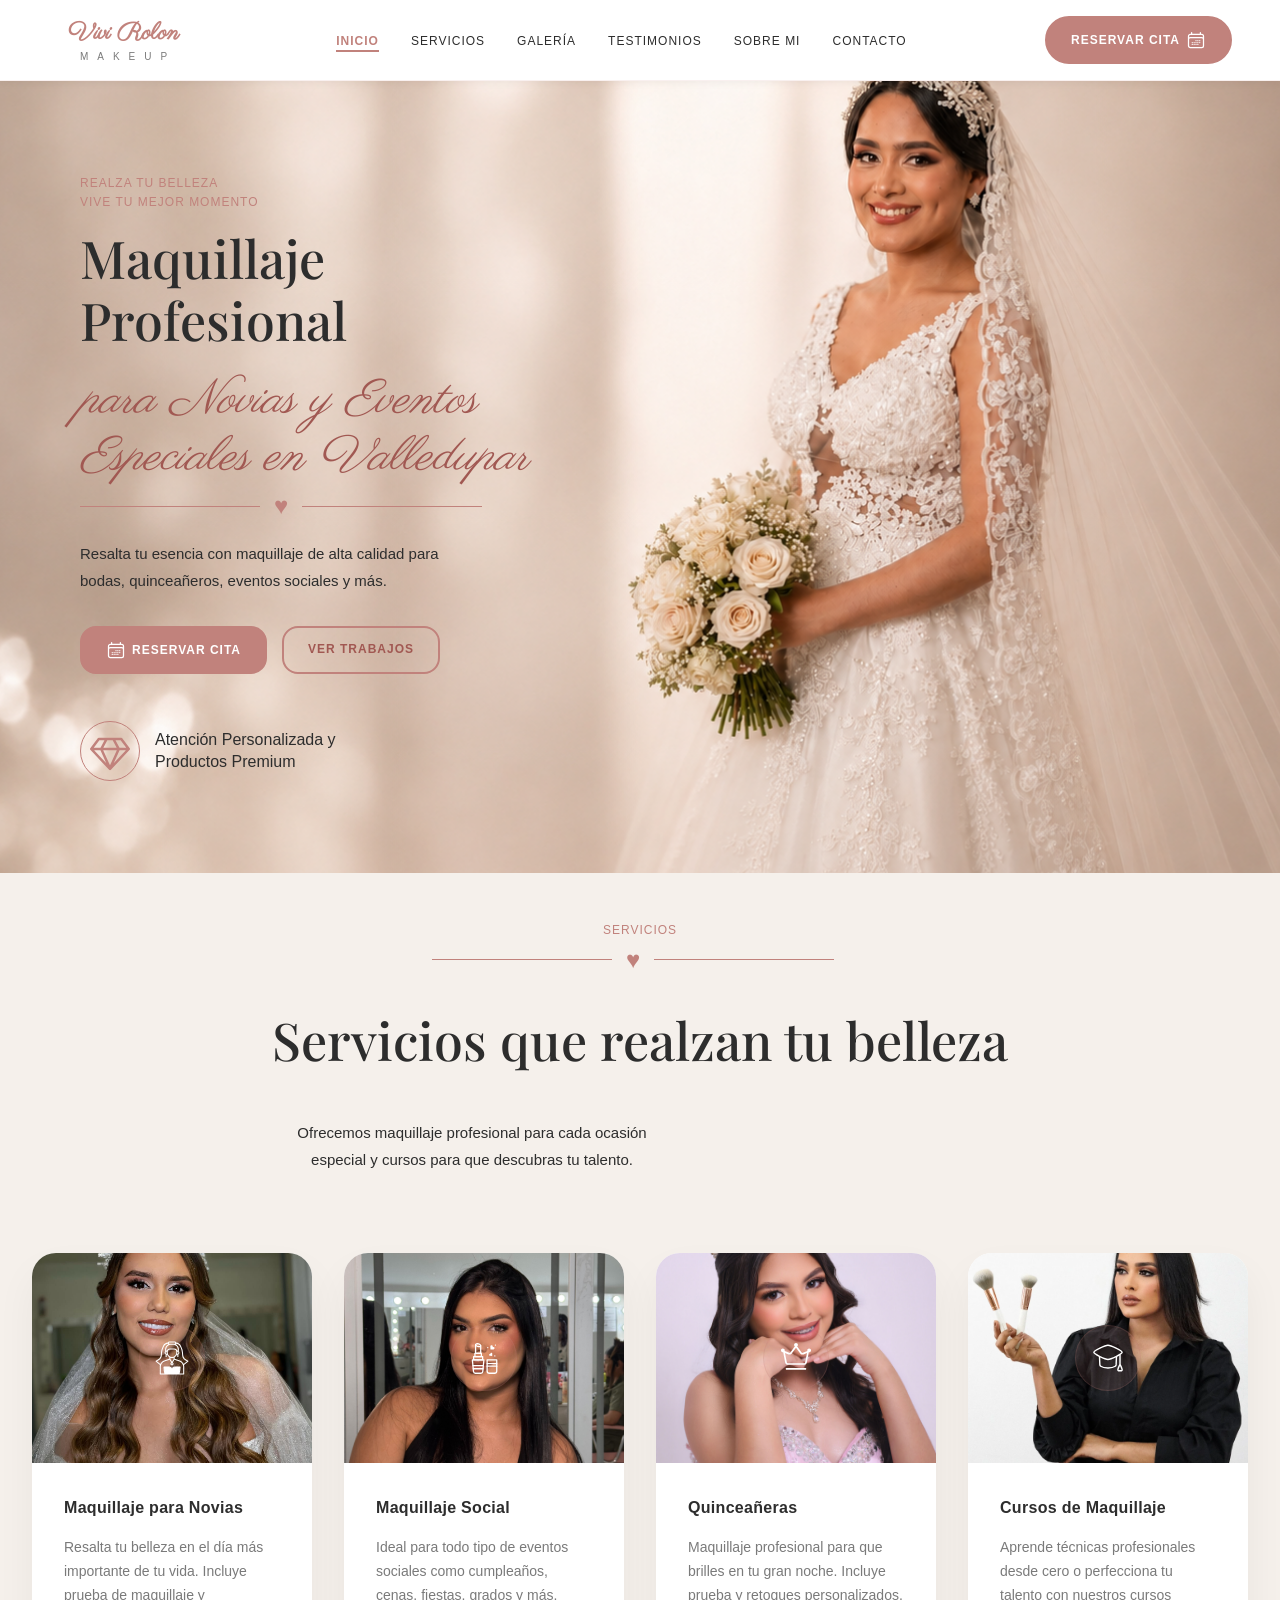
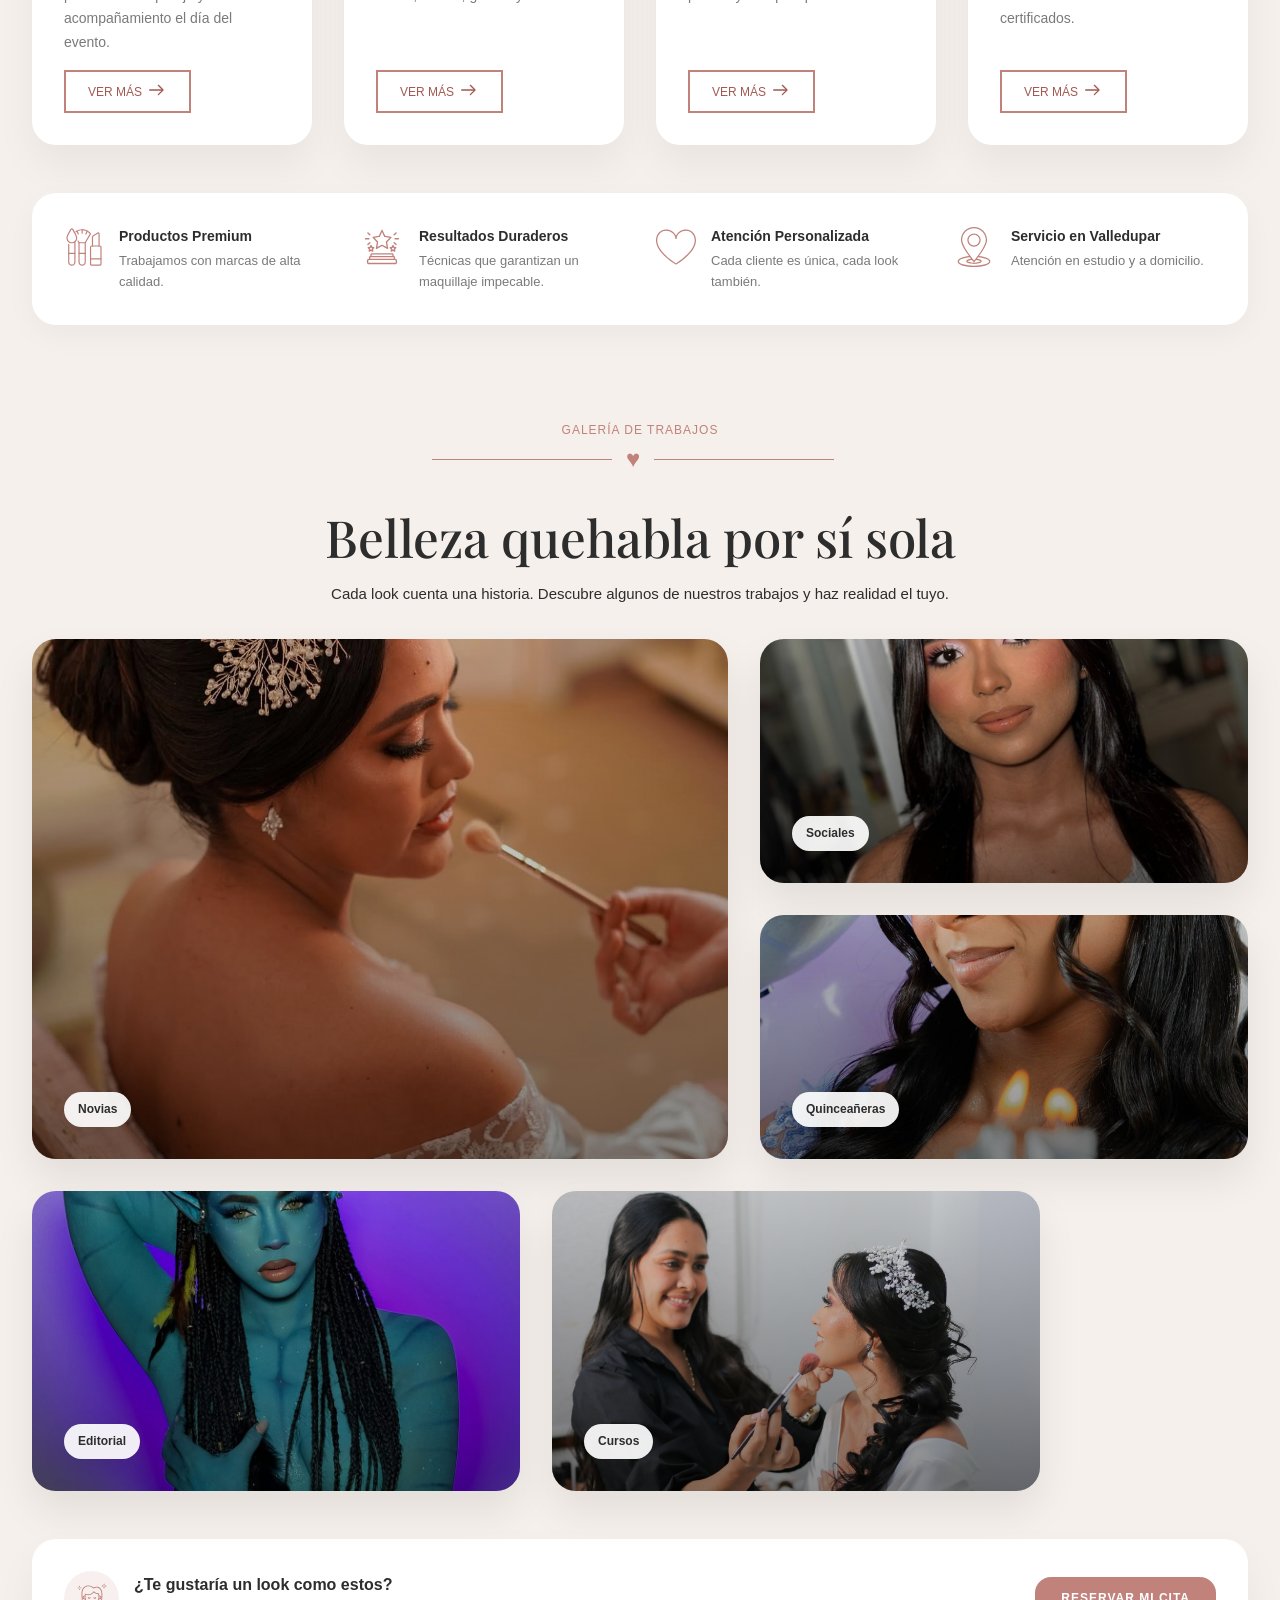
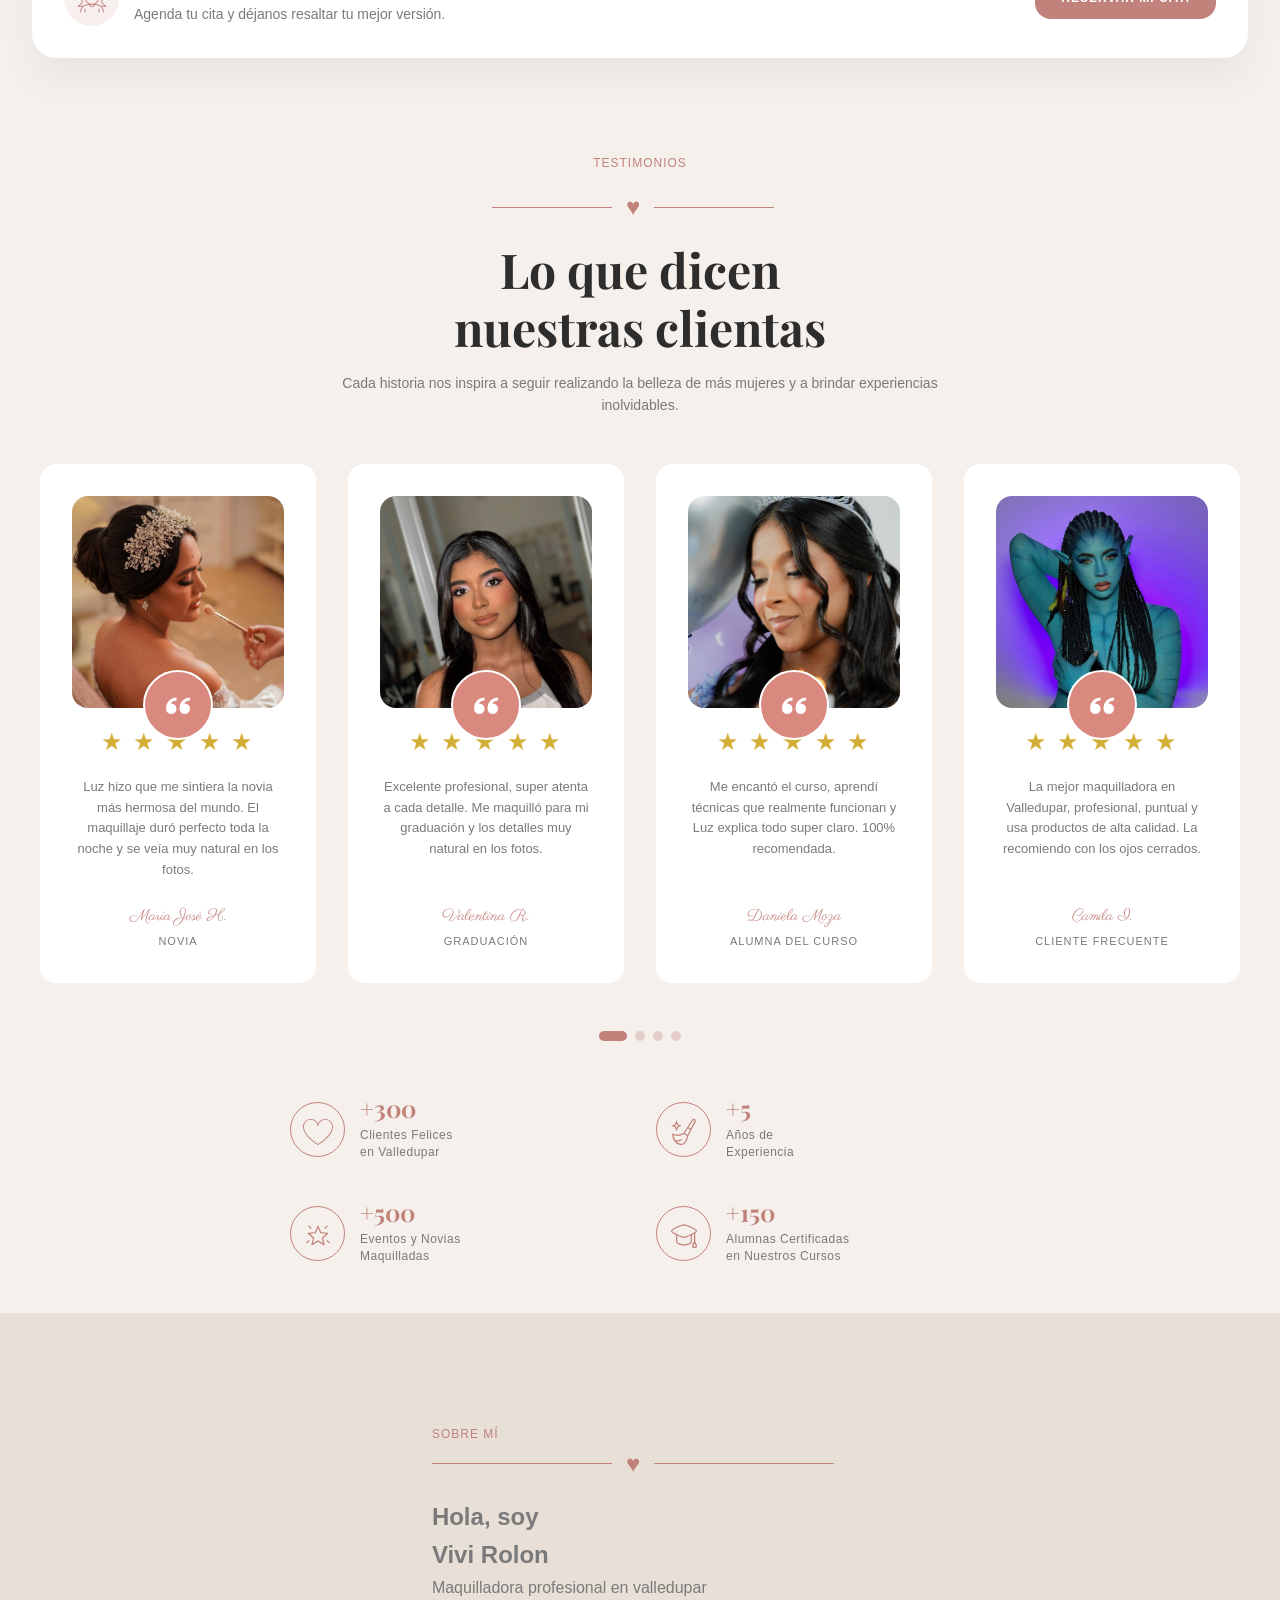
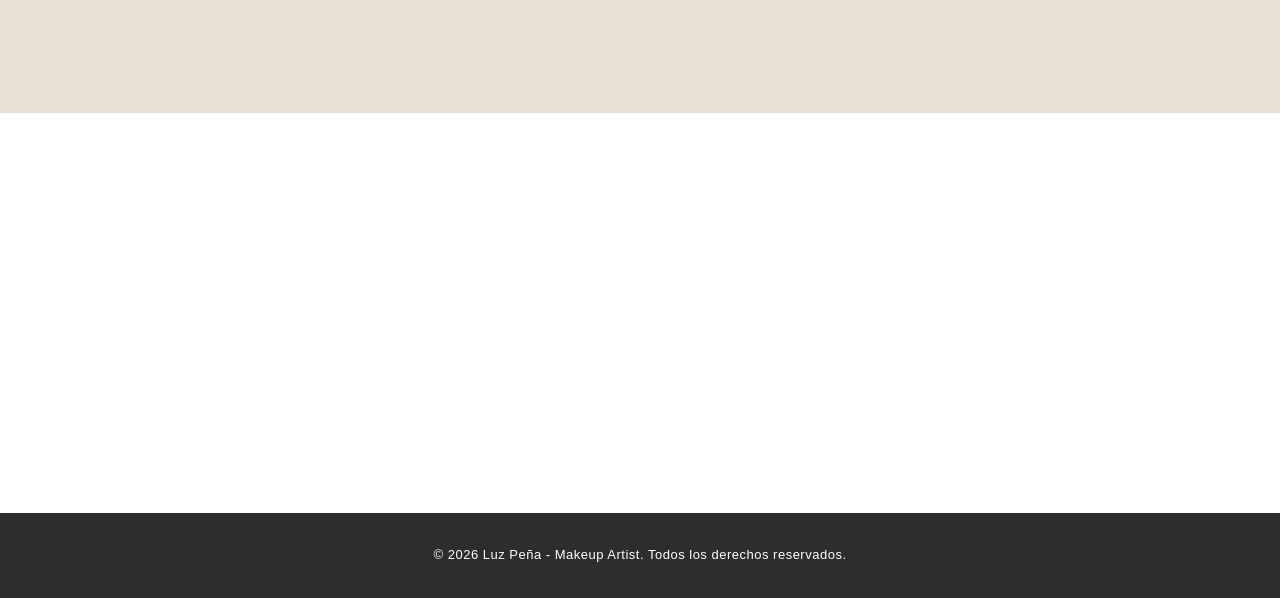
==== commit 73d34320: "organizacion del css" ====
--- a/index.html
+++ b/index.html
@@ -603,9 +603,6 @@
           haz realidad el tuyo.
         </p>
       </div>
-
-      <!-- Filtros removidos: las tarjetas ahora son enlaces a páginas de categoría -->
-
       <div class="gallery-grid">
         <a
           href="galeria-novias.html"
@@ -978,7 +975,34 @@
          SECCIÓN SOBRE MI (PRÓXIMAMENTE)
          =============================== -->
     <section id="sobre-mi" class="about">
-      <!-- Contenido sobre la artista será añadido posteriormente -->
+      <div class="sobre-mi-header">
+        <p class="section-subtitle">SOBRE MÍ</p>
+        <div class="heart-icon">♥</div>
+        <h2 class="title-sobre-mi">Hola, soy<br />Vivi Rolon</h2>
+        <p class="sobre-mi-text">
+          Maquilladora profesional en valledupar
+        </p>
+      </div>
+      
+
+
+
+
+
+
+
+
+
+
+
+
+
+
+
+
+
+
+
     </section>
 
     <!-- ===============================
--- a/style.css
+++ b/style.css
@@ -657,7 +657,10 @@
     box-shadow: 0 20px 40px rgba(0, 0, 0, 0.08);
     background-size: cover;
     background-position: center;
-}
+    text-decoration: none;
+
+}
+
 
 .gallery-card::before {
     content: "";
@@ -773,6 +776,29 @@
 }
 
 
+/*----------------------------------------- 
+Páginas de categoría: rejilla de imágenes 
+-------------------------------------------
+*/
+.category-gallery .images-grid {
+    max-width: 1200px;
+    margin: 2rem auto;
+    display: grid;
+    grid-template-columns: repeat(auto-fit, minmax(220px, 1fr));
+    gap: 16px;
+}
+
+.category-gallery .images-grid img {
+    width: 100%;
+    height: 220px;
+    object-fit: cover;
+    border-radius: var(--border-radius-lg);
+    box-shadow: 0 12px 30px rgba(0,0,0,0.08);
+}
+
+
+
+
 /* ==========================================
    SECCIÓN DE TESTIMONIOS
    ========================================== */
@@ -1020,11 +1046,180 @@
     margin: 0;
 }
 
+
+@media (max-width: 768px) {
+    .gallery .gallery-grid {
+        grid-template-columns: repeat(2, 1fr) !important;
+        grid-auto-rows: auto;
+        gap: 12px !important;
+        max-width: 100%;
+        /* padding: 0 12px; */
+    }
+
+    .gallery .gallery-card-large,
+    .gallery .gallery-card-medium,
+    .gallery .gallery-card-small,
+    .gallery a.gallery-card {
+        grid-column: auto ;
+        grid-row: auto !important;
+        min-height: 160px;
+        padding: 12px;
+    }
+
+    /* Colocación fija por tarjeta para seguir el mockup móvil */
+    .gallery .gallery-card-1 { grid-column: 1 / 2 !important; } /* Novias */
+    .gallery .gallery-card-2 { grid-column: 2 / 3 !important; } /* Sociales */
+    .gallery .gallery-card-3 { grid-column: 1 / 2 !important; } /* Quinceañeras */
+    .gallery .gallery-card-4 { grid-column: 2 / 3 !important; } /* Editorial */
+    .gallery .gallery-card-5 { grid-column: 1 / -1 !important; } /* Cursos - ocupar ambas columnas */
+
+    .gallery-card { border-radius: 12px; }
+    .gallery-badge { font-size: 12px; padding: 6px 10px; }
+}
+
+
+
+/* Sobre mi */
+.about {
+    background-color: var(--color-bg-cream);
+    min-height: 400px;
+    display: flex;
+    align-items: center;
+    justify-content: center;
+    color: var(--color-text-light);
+}
+
+/* Contacto */
+.contact {
+    background-color: var(--color-white);
+    min-height: 400px;
+    display: flex;
+    align-items: center;
+    justify-content: center;
+    color: var(--color-text-light);
+}
+
 /* ==========================================
-   CARRUSEL EN MÓVIL - TESTIMONIOS
+   PIE DE PÁGINA
    ========================================== */
 
+.footer {
+    background-color: var(--color-text-dark);
+    color: var(--color-white);
+    text-align: center;
+    padding: var(--spacing-lg);
+    font-size: 13px;
+    letter-spacing: 0.5px;
+}
+
+/* ==========================================
+   MEDIA QUERIES - DISEÑO RESPONSIVE
+   ========================================== */
+
+/* Tablets - hasta 768px */
 @media (max-width: 768px) {
+    /* Header */
+    .header-container {
+        flex-direction: column;
+        gap: var(--spacing-md);
+    }
+
+    .navbar {
+        order: 3;
+        width: 100%;
+    }
+
+    .nav-list {
+        gap: var(--spacing-md);
+        font-size: 11px;
+    }
+
+    .hamburger {
+        display: flex;
+        order: 4;
+    }
+
+    /* Hero */
+    .hero {
+        display: flex;
+        flex-direction: column-reverse;
+        background-image: none;
+        background-color: var(--color-white);
+        padding: var(--spacing-lg);
+        gap: var(--spacing-lg);
+    }
+
+    .hero-image {
+        width: 100%;
+        height: 350px;
+        background-image: url("/img/novia-header.png");
+        background-size: cover;
+        background-position: center;
+        border-radius: var(--border-radius);
+    }
+
+    .hero-content {
+        display: flex;
+        flex-direction: column;
+        align-items: center;
+        text-align: center;
+        padding: var(--spacing-lg) 0;
+    }
+
+    .hero-title {
+        font-size: 36px;
+        text-align: center;
+    }
+
+    .hero-description {
+        font-size: 24px;
+        text-align: center;
+    }
+
+    .hero-text {
+        text-align: center;
+        max-width: 100%;
+    }
+
+    .section-subtitle {
+        text-align: center;
+        width: 100%;
+    }
+
+    .heart-icon {
+        justify-content: center;
+        width: 100%;
+    }
+
+    .hero-buttons {
+        width: 100%;
+        justify-content: center;
+        flex-wrap: wrap;
+    }
+
+    .benefits-banner {
+        justify-content: center;
+        width: 100%;
+    }
+
+    /* Características */
+    .features-header h2 {
+        font-size: 22px;
+    }
+
+    .features-grid {
+        grid-template-columns: repeat(2, 1fr);
+        gap: var(--spacing-lg);
+    }
+
+    /* Espaciado general */
+    section {
+        padding: var(--spacing-lg) var(--spacing-md);
+    }
+
+    /* ==========================================
+       TESTIMONIOS (Tablets)
+       ========================================== */
     .testimonios-grid {
         display: flex;
         overflow-x: auto;
@@ -1034,309 +1229,37 @@
         scrollbar-width: none;
         margin-bottom: var(--spacing-lg);
     }
-
     .testimonios-grid::-webkit-scrollbar {
         display: none;
     }
-
     .testimonio-card {
         flex: 0 0 100%;
         min-width: 100%;
         scroll-snap-align: start;
     }
-
     .testimonios-pagination {
         margin-bottom: var(--spacing-lg);
     }
-
     .testimonios-stats {
         grid-template-columns: repeat(2, 1fr);
         gap: var(--spacing-md);
     }
-}
-
-@media (max-width: 480px) {
-    .testimonios-section {
-        padding: var(--spacing-lg) var(--spacing-md);
-    }
-
-    .testimonios-header .section-subtitle {
-    color: var(--color-primary);
-    font-size: 15px;
-    letter-spacing: 1px;
-    font-weight: 500;
-    margin-bottom: 0;
-}
-
-.testimonios-header .heart-icon{
-    margin: 0;
-}
-
-    .testimonios-header .heart-icon::before,
-.testimonios-header .heart-icon::after {
-    content: "";
-    display: inline-block;
-    width: 50px;
-    height: 1px;
-    background-color: var(--color-primary);
-    margin: 0 14px;
-}
-
-    .testimonios-header h2 {
-        font-size: clamp(32px, 4vw, 52px);
-    }
-
-    .testimonios-description {
-        font-size: 13px;
-    }
-
-    .testimonio-card {
-        padding: var(--spacing-md);
-    }
-    .testimonio-image {
-    width: 100%;
-    aspect-ratio: 1;
-    border-radius: var(--border-radius-md);
-    overflow: visible;
-    margin-bottom: 38px;
-    background-size: cover;
-    position: relative;
-    
-}
-
-    .testimonio-text {
-        font-size: 12px;
-    }
-
-    .testimonios-stats {
-        grid-template-columns: repeat(2, 1fr);
-        gap: var(--spacing-md);
-        max-width: 100%;
-    }
-
-    .stat-card {
-    display: flex;
-    align-items: center;
-    text-align: center;
-    gap: var(--spacing-md);
-}
-
-
-
-
-
-}
-
-/* Páginas de categoría: rejilla de imágenes */
-.category-gallery .images-grid {
-    max-width: 1200px;
-    margin: 2rem auto;
-    display: grid;
-    grid-template-columns: repeat(auto-fit, minmax(220px, 1fr));
-    gap: 16px;
-}
-
-.category-gallery .images-grid img {
-    width: 100%;
-    height: 220px;
-    object-fit: cover;
-    border-radius: var(--border-radius-lg);
-    box-shadow: 0 12px 30px rgba(0,0,0,0.08);
-}
-
-.gallery-card {
-    text-decoration: none;
-}
-
-/* @media (max-width: 992px) {
-    .gallery-card-large { grid-column: span 12; grid-row: auto; }
-    .gallery-card-medium,
-    .gallery-card-small { grid-column: span 6; }
-}
-
-/* Layout móvil específico para la galería
-   Primera fila: Novias (col 1) | Sociales (col 2)
-   Segunda fila: Quinceañeras (col 1) | Editorial (col 2)
-   Tercera fila: Cursos (ancho completo) */
-@media (max-width: 768px) {
-    .gallery .gallery-grid {
-        grid-template-columns: repeat(2, 1fr) !important;
-        grid-auto-rows: auto;
-        gap: 12px !important;
-        max-width: 100%;
-        /* padding: 0 12px; */
-    }
-
-    .gallery .gallery-card-large,
-    .gallery .gallery-card-medium,
-    .gallery .gallery-card-small,
-    .gallery a.gallery-card {
-        grid-column: auto ;
-        grid-row: auto !important;
-        min-height: 160px;
-        padding: 12px;
-    }
-
-    /* Colocación fija por tarjeta para seguir el mockup móvil */
-    .gallery .gallery-card-1 { grid-column: 1 / 2 !important; } /* Novias */
-    .gallery .gallery-card-2 { grid-column: 2 / 3 !important; } /* Sociales */
-    .gallery .gallery-card-3 { grid-column: 1 / 2 !important; } /* Quinceañeras */
-    .gallery .gallery-card-4 { grid-column: 2 / 3 !important; } /* Editorial */
-    .gallery .gallery-card-5 { grid-column: 1 / -1 !important; } /* Cursos - ocupar ambas columnas */
-
-    .gallery-card { border-radius: 12px; }
-    .gallery-badge { font-size: 12px; padding: 6px 10px; }
-}
-
-@media (max-width: 680px) {
-    .gallery-header h2 { font-size: 32px; }
-    .gallery-filters { gap: 10px; }
-    .gallery-card-medium,
-    .gallery-card-small { grid-column: span 12; }
-    .gallery-cta { flex-direction: column; align-items: stretch; }
-    .gallery-cta button { width: 100%; }
-} */
-
-/* Sobre mi */
-.about {
-    background-color: var(--color-bg-cream);
-    min-height: 400px;
-    display: flex;
-    align-items: center;
-    justify-content: center;
-    color: var(--color-text-light);
-}
-
-/* Contacto */
-.contact {
-    background-color: var(--color-white);
-    min-height: 400px;
-    display: flex;
-    align-items: center;
-    justify-content: center;
-    color: var(--color-text-light);
-}
-
-/* ==========================================
-   PIE DE PÁGINA
-   ========================================== */
-
-.footer {
-    background-color: var(--color-text-dark);
-    color: var(--color-white);
-    text-align: center;
-    padding: var(--spacing-lg);
-    font-size: 13px;
-    letter-spacing: 0.5px;
-}
-
-/* ==========================================
-   MEDIA QUERIES - DISEÑO RESPONSIVE
-   ========================================== */
-
-/* Tablets - hasta 768px */
-@media (max-width: 768px) {
-    /* Header */
-    .header-container {
-        flex-direction: column;
-        gap: var(--spacing-md);
-    }
-
-    .navbar {
-        order: 3;
-        width: 100%;
-    }
-
-    .nav-list {
-        gap: var(--spacing-md);
-        font-size: 11px;
-    }
-
-    .hamburger {
-        display: flex;
-        order: 4;
-    }
-
-    /* Hero */
-    .hero {
-        display: flex;
-        flex-direction: column-reverse;
-        background-image: none;
-        background-color: var(--color-white);
-        padding: var(--spacing-lg);
-        gap: var(--spacing-lg);
-    }
-
-    .hero-image {
-        width: 100%;
-        height: 350px;
-        background-image: url("/img/novia-header.png");
-        background-size: cover;
-        background-position: center;
-        border-radius: var(--border-radius);
-    }
-
-    .hero-content {
-        display: flex;
-        flex-direction: column;
-        align-items: center;
-        text-align: center;
-        padding: var(--spacing-lg) 0;
-    }
-
-    .hero-title {
-        font-size: 36px;
-        text-align: center;
-    }
-
-    .hero-description {
-        font-size: 24px;
-        text-align: center;
-    }
-
-    .hero-text {
-        text-align: center;
-        max-width: 100%;
-    }
-
-    .section-subtitle {
-        text-align: center;
-        width: 100%;
-    }
-
-    .heart-icon {
-        justify-content: center;
-        width: 100%;
-    }
-
-    .hero-buttons {
-        width: 100%;
-        justify-content: center;
-        flex-wrap: wrap;
-    }
-
-    .benefits-banner {
-        justify-content: center;
-        width: 100%;
-    }
-
-    /* Características */
-    .features-header h2 {
-        font-size: 22px;
-    }
-
-    .features-grid {
-        grid-template-columns: repeat(2, 1fr);
-        gap: var(--spacing-lg);
-    }
-
-    /* Espaciado general */
-    section {
-        padding: var(--spacing-lg) var(--spacing-md);
-    }
-}
-
-/* Móviles - hasta 480px ----------------------------*/
+
+    /* ==========================================
+       UTILITY CLASSES (Tablets)
+       ========================================== */
+    .hidden-mobile {
+        display: none !important;
+    }
+    .visible-mobile {
+        display: block;
+    }
+}
+
+
+/* ---------------------------------------
+Móviles - hasta 480px 
+------------------------------------------*/
 @media (max-width: 480px) {
     :root {
         --spacing-xl: 24px;
@@ -1663,6 +1586,12 @@
     width: 40%;
 
 }
+.service-image-1 { 
+    background-position: center 0px;
+}
+.service-image-2 { 
+    background-position: center -30px;
+}
 .service-icon {
     width: 55px;
     height: 55px;
@@ -1733,7 +1662,9 @@
 }
 
 
- /* SECTION 3-------------------------------- */
+ /* -----------------------------
+ SECTION 3
+ -------------------------------- */
 
    
     .gallery-text {
@@ -1762,9 +1693,69 @@
     height: 220px;
   }
 
-
-}
-
+  .gallery-cta{
+    display: flex;
+    flex-direction: column;
+  }
+
+    /* ==========================================
+       TESTIMONIOS 
+       ========================================== */
+    .testimonios-section {
+        padding: var(--spacing-lg) var(--spacing-md);
+    }
+    .testimonios-header .section-subtitle {
+        color: var(--color-primary);
+        font-size: 15px;
+        letter-spacing: 1px;
+        font-weight: 500;
+        margin-bottom: 0;
+    }
+    .testimonios-header .heart-icon{
+        margin: 0;
+    }
+    .testimonios-header .heart-icon::before,
+    .testimonios-header .heart-icon::after {
+        content: "";
+        display: inline-block;
+        width: 50px;
+        height: 1px;
+        background-color: var(--color-primary);
+        margin: 0 14px;
+    }
+    .testimonios-header h2 {
+        font-size: clamp(32px, 4vw, 52px);
+    }
+    .testimonios-description {
+        font-size: 13px;
+    }
+    .testimonio-card {
+        padding: var(--spacing-md);
+    }
+    .testimonio-image {
+        width: 100%;
+        aspect-ratio: 1;
+        border-radius: var(--border-radius-md);
+        overflow: visible;
+        margin-bottom: 38px;
+        background-size: cover;
+        position: relative;
+    }
+    .testimonio-text {
+        font-size: 12px;
+    }
+    .testimonios-stats {
+        grid-template-columns: repeat(2, 1fr);
+        gap: var(--spacing-md);
+        max-width: 100%;
+    }
+    .stat-card {
+        display: flex;
+        align-items: center;
+        text-align: center;
+        gap: var(--spacing-md);
+    }
+}
 /* Desktop grande - desde 1200px (opcional para mejoras) */
 @media (min-width: 1200px) {
     .header-container {
@@ -1803,40 +1794,24 @@
    UTILITY CLASSES
    ========================================== */
 
-/* Ocultar elementos en móvil */
-@media (max-width: 768px) {
-    .hidden-mobile {
-        display: none !important;
-    }
-}
-
-/* Mostrar solo en móvil */
+/* Mostrar solo en móvil (por defecto oculto en escritorio) */
 .visible-mobile {
     display: none;
-}
-
-@media (max-width: 768px) {
-    .visible-mobile {
-        display: block;
-    }
 }
 
 /* Centrado de contenido */
 .text-center {
     text-align: center;
 }
-
 .flex-center {
     display: flex;
     justify-content: center;
     align-items: center;
 }
-
 /* Espaciado de márgenes */
 .mt-1 { margin-top: var(--spacing-sm); }
 .mt-2 { margin-top: var(--spacing-md); }
 .mt-3 { margin-top: var(--spacing-lg); }
-
 .mb-1 { margin-bottom: var(--spacing-sm); }
 .mb-2 { margin-bottom: var(--spacing-md); }
 .mb-3 { margin-bottom: var(--spacing-lg); }
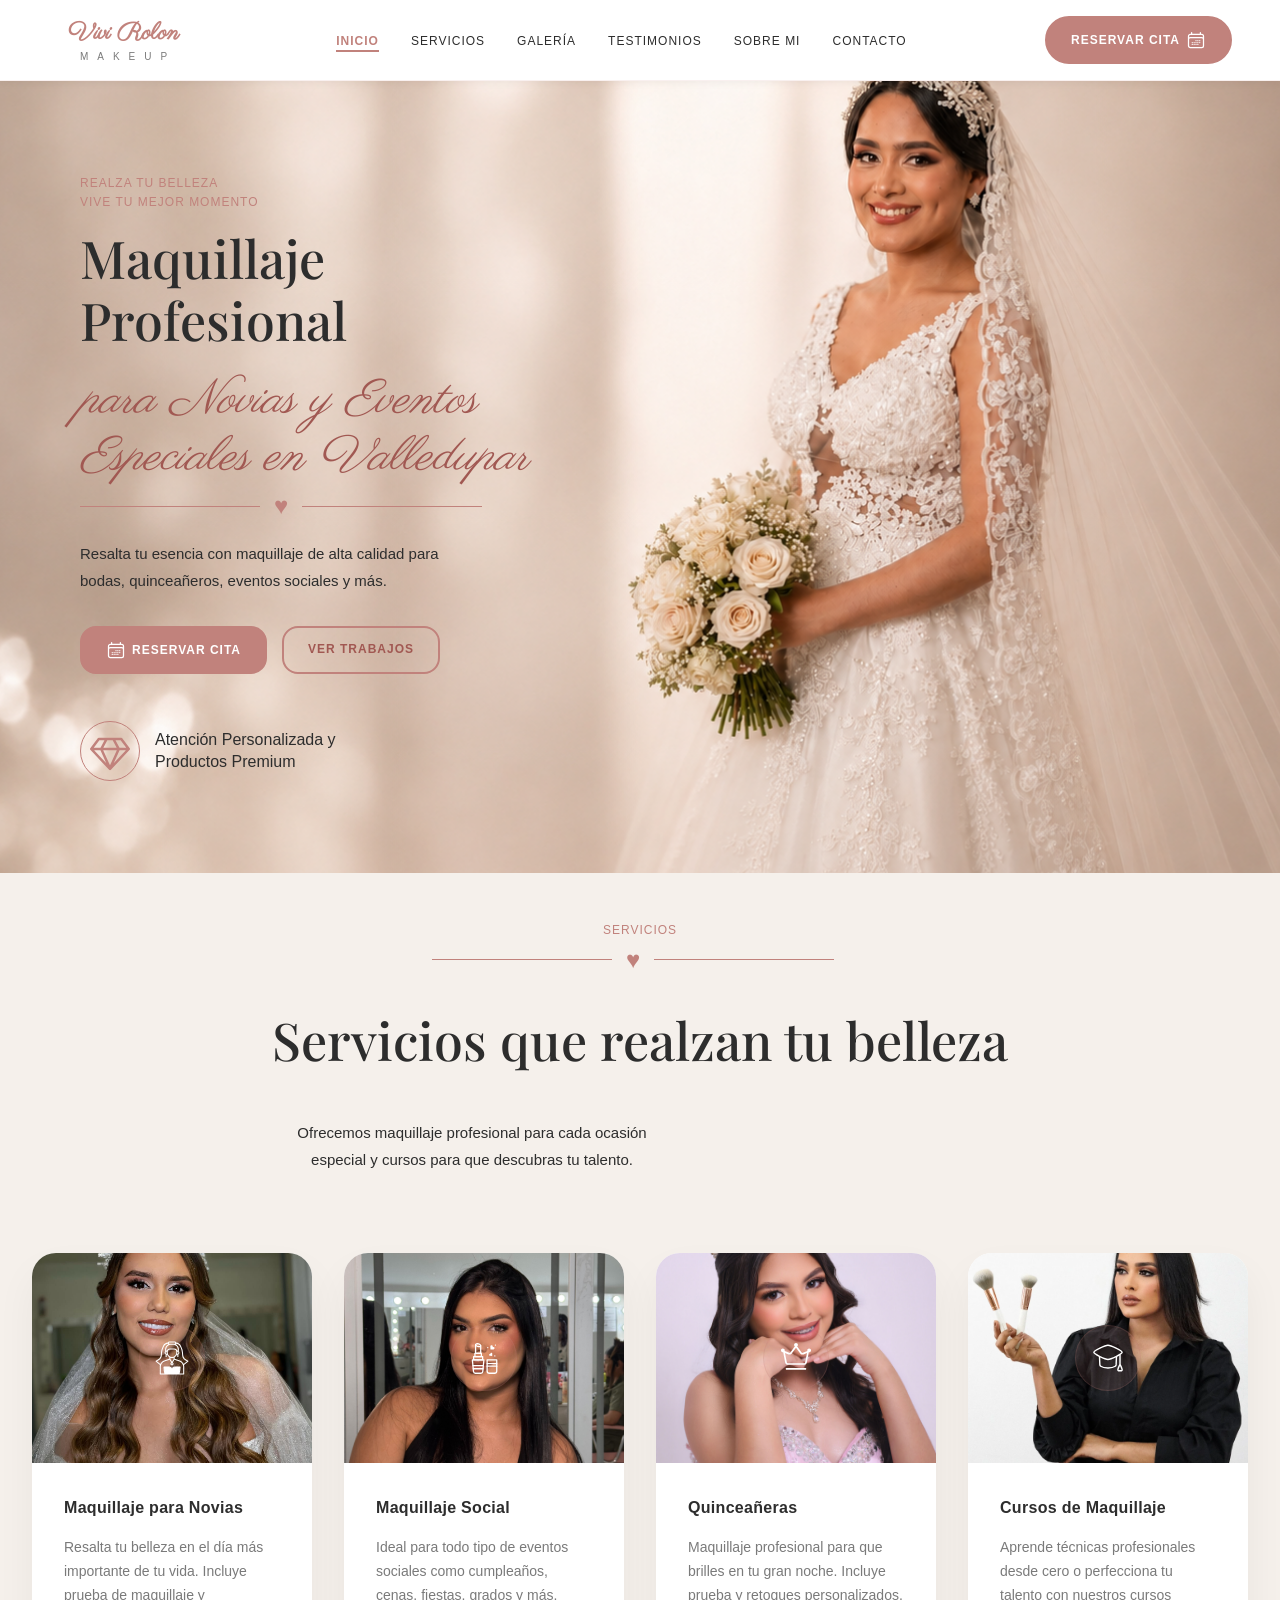
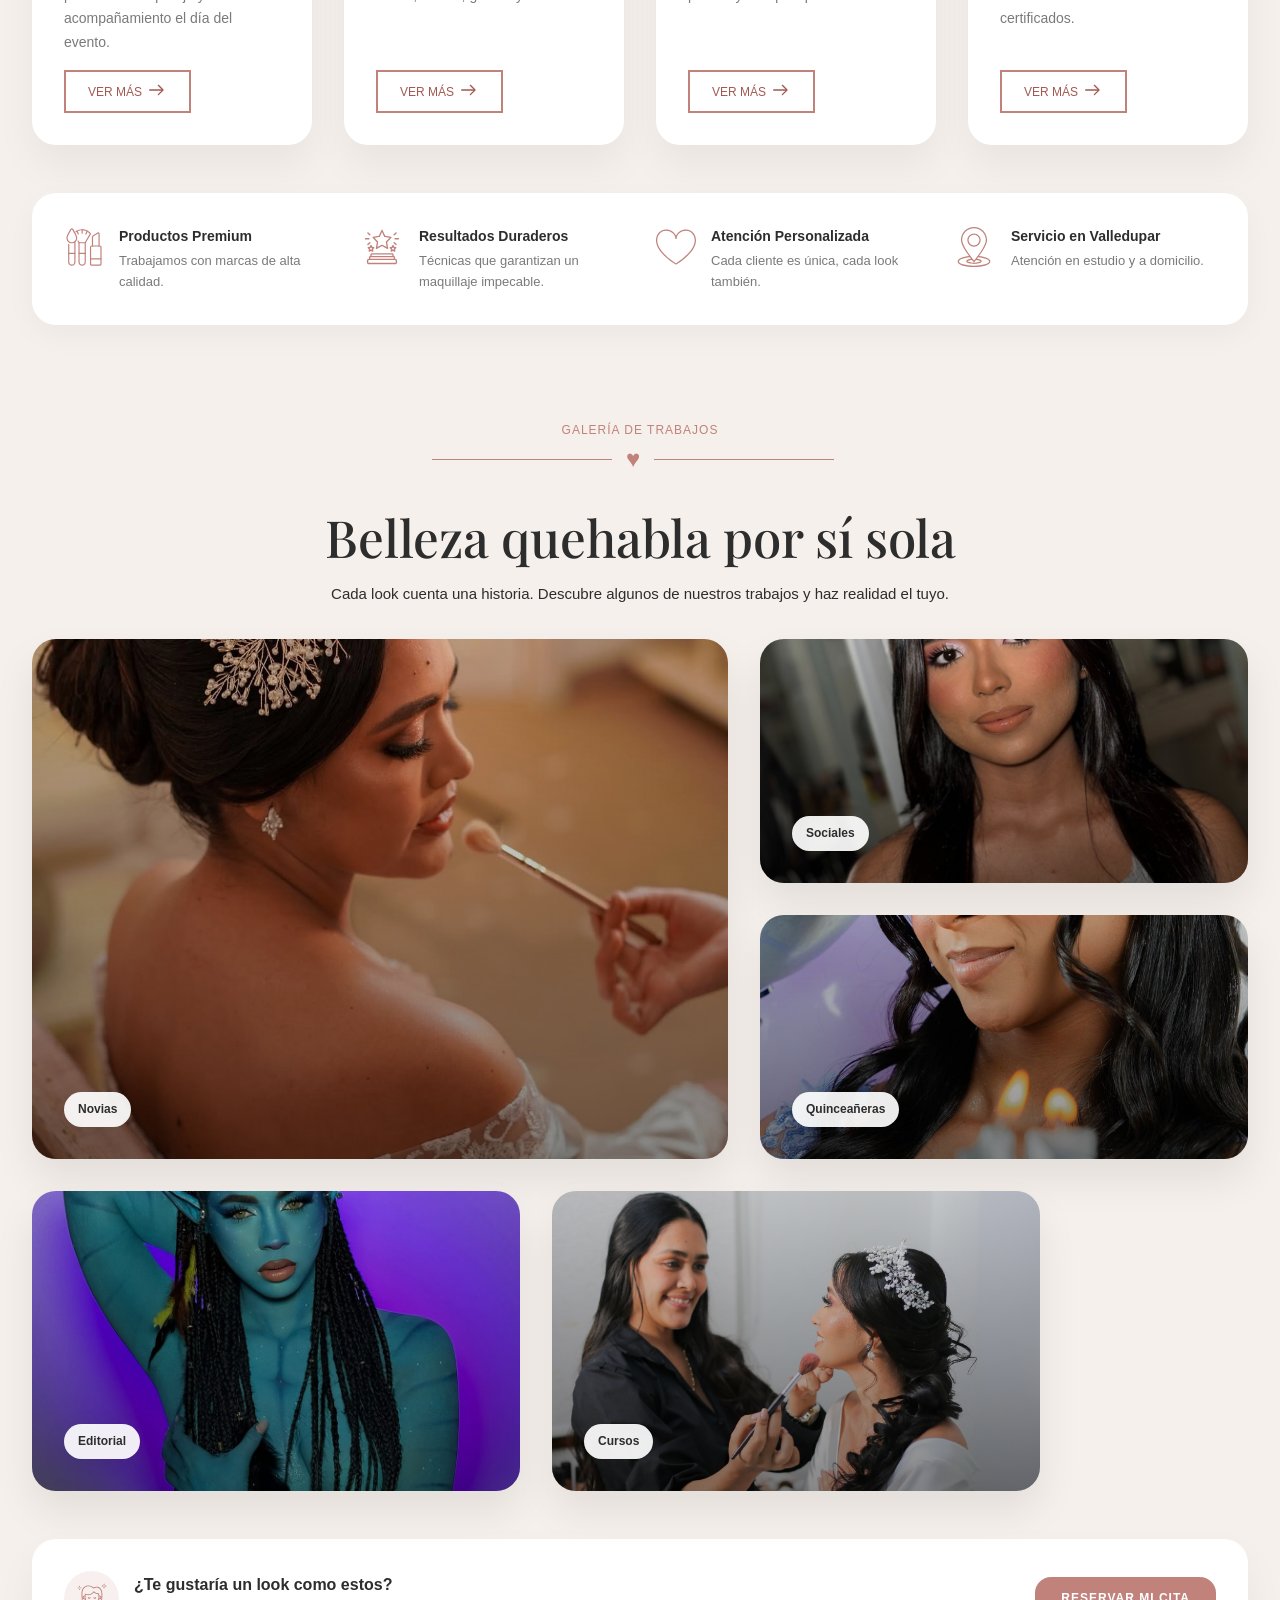
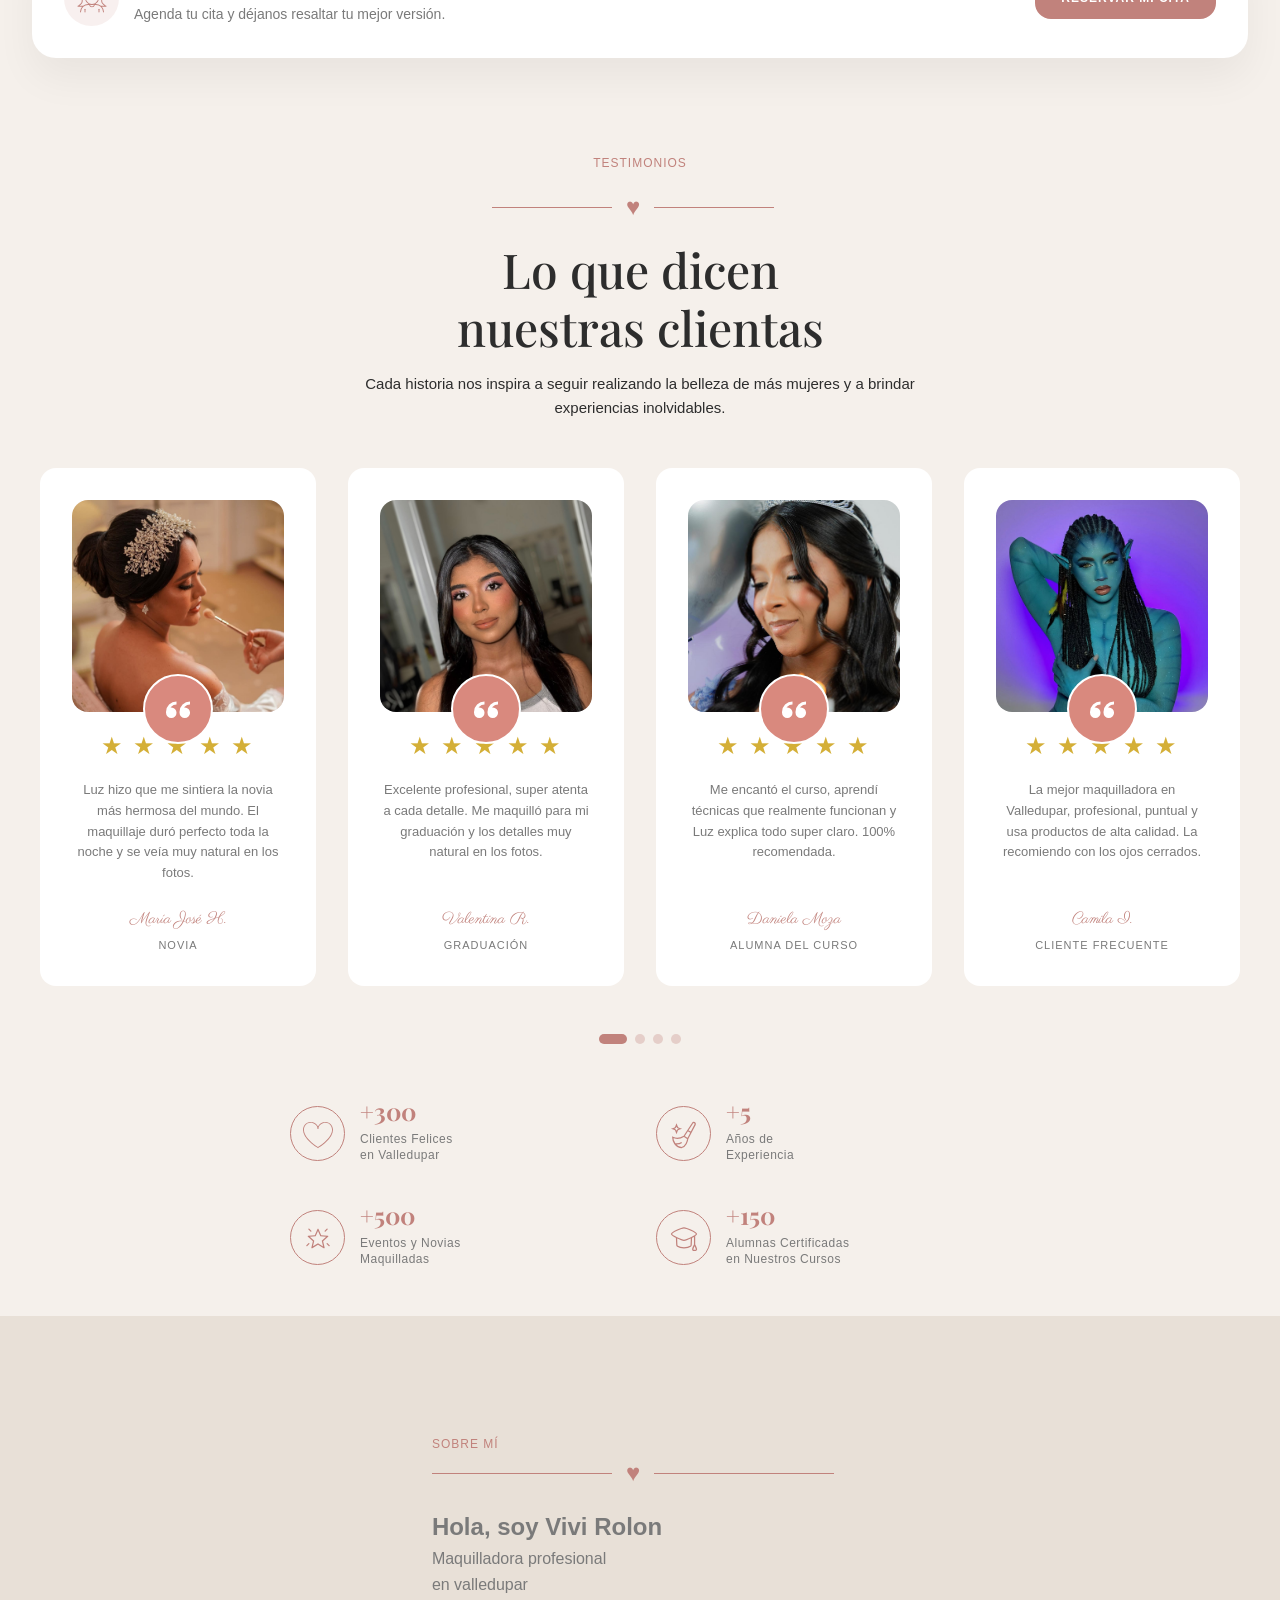
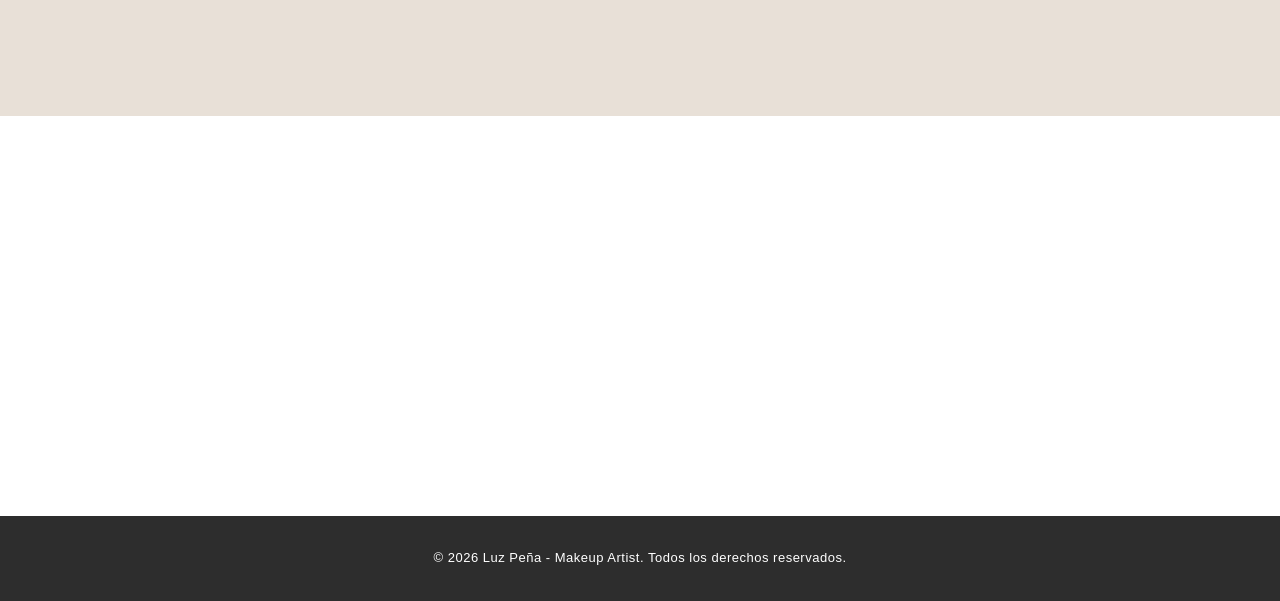
==== commit d8250b05: "ajustes en algunos estilos css y se empieza a crear seccion sobre mi" ====
--- a/index.html
+++ b/index.html
@@ -770,7 +770,6 @@
           <!-- Testimonio 2 -->
           <article class="testimonio-card">
              <div class="testimonio-image testimonio-img-2">
-              <!-- <img src="img/novia-portada.jpg" alt="María José H." /> -->
               <div class="comillas-icon">
                 <svg
                   xmlns="http://www.w3.org/2000/svg"
@@ -797,7 +796,6 @@
           <!-- Testimonio 3 -->
           <article class="testimonio-card">
              <div class="testimonio-image testimonio-img-3">
-              <!-- <img src="img/novia-portada.jpg" alt="María José H." /> -->
               <div class="comillas-icon">
                 <svg
                   xmlns="http://www.w3.org/2000/svg"
@@ -824,7 +822,6 @@
           <!-- Testimonio 4 -->
           <article class="testimonio-card">
            <div class="testimonio-image testimonio-img-4">
-              <!-- <img src="img/novia-portada.jpg" alt="María José H." /> -->
               <div class="comillas-icon">
                 <svg
                   xmlns="http://www.w3.org/2000/svg"
@@ -978,9 +975,9 @@
       <div class="sobre-mi-header">
         <p class="section-subtitle">SOBRE MÍ</p>
         <div class="heart-icon">♥</div>
-        <h2 class="title-sobre-mi">Hola, soy<br />Vivi Rolon</h2>
+        <h2 class="title-sobre-mi">Hola, soy <span>Vivi Rolon</span> </h2>
         <p class="sobre-mi-text">
-          Maquilladora profesional en valledupar
+          Maquilladora profesional<br> en valledupar
         </p>
       </div>
       
@@ -1029,4 +1026,5 @@
 <!--
 ----------------------------------------------------------------------------
 ULTIMA NOTA :
-SE VA A REDONDEAR EL BOTON DE CITA DEL HEADER PARA SEGUIR CON LO DEMAS  -->
+
+-->
--- a/style.css
+++ b/style.css
@@ -127,7 +127,6 @@
     list-style: none;
     display: flex;
     gap: var(--spacing-lg);
-    flex-wrap: wrap;
     justify-content: center;
 }
 
@@ -227,7 +226,9 @@
     font-weight: 600;
     letter-spacing: 1px;
     cursor: pointer;
-    transition: all 0.3s ease;
+    transition: background-color .3s ease,
+color .3s ease,
+transform .3s ease;
     text-transform: uppercase;
     display: inline-block;
     text-decoration: none;
@@ -320,10 +321,8 @@
 
 /* Ícono decorativo (corazón) */
 .heart-icon {
-    position: relative;
     display: inline-flex;
     align-items: center;
-    justify-content: flex-start;
     font-size: 24px;
     color: var(--color-primary);
     margin-bottom: var(--spacing-md);
@@ -343,13 +342,6 @@
 /* esto para que la linea izquierda no tenga margen izquierdo y se pegue al inicio */
 .heart-icon::before{
     margin-left: 0;
-}
-
-
-.heart-icon-small {
-    font-size: 16px;
-    color: var(--color-primary);
-    margin: var(--spacing-md) 0;
 }
 
 /* Texto descriptivo */
@@ -572,8 +564,6 @@
     display: inline-flex;
     width: 44px;
     height: 44px;
-    /* border-radius: 50%; */
-    /* background-color: rgba(193, 130, 124, 0.12); */
     color: var(--color-primary);
     align-items: center;
     justify-content: center;
@@ -848,11 +838,12 @@
     color: var(--color-text-dark);
     margin: var(--spacing-md) 0;
     line-height: 1.2;
+    font-weight: 500;
 }
 
 .testimonios-description {
-    color: var(--color-text-light);
-    font-size: 14px;
+    color: var(--color-text-dark);
+    font-size: 15px;
     max-width: 600px;
     margin: var(--spacing-md) auto 0;
     line-height: 1.6;
@@ -1046,14 +1037,145 @@
     margin: 0;
 }
 
-
+/* Sobre mi */
+.about {
+    background-color: var(--color-bg-cream);
+    min-height: 400px;
+    display: flex;
+    align-items: center;
+    justify-content: center;
+    color: var(--color-text-light);
+}
+
+/* Contacto */
+.contact {
+    background-color: var(--color-white);
+    min-height: 400px;
+    display: flex;
+    align-items: center;
+    justify-content: center;
+    color: var(--color-text-light);
+}
+
+/* ==========================================
+   PIE DE PÁGINA
+   ========================================== */
+
+.footer {
+    background-color: var(--color-text-dark);
+    color: var(--color-white);
+    text-align: center;
+    padding: var(--spacing-lg);
+    font-size: 13px;
+    letter-spacing: 0.5px;
+}
+
+
+
+
+/* ==========================================
+   MEDIA QUERIES - DISEÑO RESPONSIVE
+   ========================================== */
+
+
+/*--------------------------------------------- 
+Tablets - hasta 768px 
+------------------------------------------------*/
 @media (max-width: 768px) {
-    .gallery .gallery-grid {
+    /* Header */
+    .header-container {
+        flex-direction: column;
+        gap: var(--spacing-md);
+    }
+
+    .navbar {
+        order: 3;
+        width: 100%;
+    }
+
+    .nav-list {
+        gap: var(--spacing-md);
+        font-size: 11px;
+    }
+
+    .hamburger {
+        display: flex;
+        order: 4;
+    }
+
+    /* Hero */
+    .hero {
+        display: flex;
+        flex-direction: column-reverse;
+        background-image: none;
+        background-color: var(--color-white);
+        padding: var(--spacing-lg);
+        gap: var(--spacing-lg);
+    }
+
+    .hero-image {
+        width: 100%;
+        height: 350px;
+        background-image: url("/img/novia-header.png");
+        background-size: cover;
+        background-position: center;
+        border-radius: var(--border-radius);
+    }
+
+    .hero-content {
+        display: flex;
+        flex-direction: column;
+        align-items: center;
+        text-align: center;
+        padding: var(--spacing-lg) 0;
+    }
+
+    .hero-title {
+        font-size: 36px;
+        text-align: center;
+    }
+
+    .hero-description {
+        font-size: 24px;
+        text-align: center;
+    }
+
+    .hero-text {
+        text-align: center;
+        max-width: 100%;
+    }
+
+    .section-subtitle {
+        text-align: center;
+        width: 100%;
+    }
+
+    .heart-icon {
+        justify-content: center;
+        width: 100%;
+    }
+
+    .hero-buttons {
+        width: 100%;
+        justify-content: center;
+        flex-wrap: wrap;
+    }
+
+    .benefits-banner {
+        justify-content: center;
+        width: 100%;
+    }
+
+    /* Espaciado general */
+    section {
+        padding: var(--spacing-lg) var(--spacing-md);
+    }
+
+     .gallery .gallery-grid {
         grid-template-columns: repeat(2, 1fr) !important;
         grid-auto-rows: auto;
         gap: 12px !important;
         max-width: 100%;
-        /* padding: 0 12px; */
     }
 
     .gallery .gallery-card-large,
@@ -1075,150 +1197,9 @@
 
     .gallery-card { border-radius: 12px; }
     .gallery-badge { font-size: 12px; padding: 6px 10px; }
-}
-
-
-
-/* Sobre mi */
-.about {
-    background-color: var(--color-bg-cream);
-    min-height: 400px;
-    display: flex;
-    align-items: center;
-    justify-content: center;
-    color: var(--color-text-light);
-}
-
-/* Contacto */
-.contact {
-    background-color: var(--color-white);
-    min-height: 400px;
-    display: flex;
-    align-items: center;
-    justify-content: center;
-    color: var(--color-text-light);
-}
-
-/* ==========================================
-   PIE DE PÁGINA
-   ========================================== */
-
-.footer {
-    background-color: var(--color-text-dark);
-    color: var(--color-white);
-    text-align: center;
-    padding: var(--spacing-lg);
-    font-size: 13px;
-    letter-spacing: 0.5px;
-}
-
-/* ==========================================
-   MEDIA QUERIES - DISEÑO RESPONSIVE
-   ========================================== */
-
-/* Tablets - hasta 768px */
-@media (max-width: 768px) {
-    /* Header */
-    .header-container {
-        flex-direction: column;
-        gap: var(--spacing-md);
-    }
-
-    .navbar {
-        order: 3;
-        width: 100%;
-    }
-
-    .nav-list {
-        gap: var(--spacing-md);
-        font-size: 11px;
-    }
-
-    .hamburger {
-        display: flex;
-        order: 4;
-    }
-
-    /* Hero */
-    .hero {
-        display: flex;
-        flex-direction: column-reverse;
-        background-image: none;
-        background-color: var(--color-white);
-        padding: var(--spacing-lg);
-        gap: var(--spacing-lg);
-    }
-
-    .hero-image {
-        width: 100%;
-        height: 350px;
-        background-image: url("/img/novia-header.png");
-        background-size: cover;
-        background-position: center;
-        border-radius: var(--border-radius);
-    }
-
-    .hero-content {
-        display: flex;
-        flex-direction: column;
-        align-items: center;
-        text-align: center;
-        padding: var(--spacing-lg) 0;
-    }
-
-    .hero-title {
-        font-size: 36px;
-        text-align: center;
-    }
-
-    .hero-description {
-        font-size: 24px;
-        text-align: center;
-    }
-
-    .hero-text {
-        text-align: center;
-        max-width: 100%;
-    }
-
-    .section-subtitle {
-        text-align: center;
-        width: 100%;
-    }
-
-    .heart-icon {
-        justify-content: center;
-        width: 100%;
-    }
-
-    .hero-buttons {
-        width: 100%;
-        justify-content: center;
-        flex-wrap: wrap;
-    }
-
-    .benefits-banner {
-        justify-content: center;
-        width: 100%;
-    }
-
-    /* Características */
-    .features-header h2 {
-        font-size: 22px;
-    }
-
-    .features-grid {
-        grid-template-columns: repeat(2, 1fr);
-        gap: var(--spacing-lg);
-    }
-
-    /* Espaciado general */
-    section {
-        padding: var(--spacing-lg) var(--spacing-md);
-    }
 
     /* ==========================================
-       TESTIMONIOS (Tablets)
+       TESTIMONIOS 
        ========================================== */
     .testimonios-grid {
         display: flex;
@@ -1245,15 +1226,7 @@
         gap: var(--spacing-md);
     }
 
-    /* ==========================================
-       UTILITY CLASSES (Tablets)
-       ========================================== */
-    .hidden-mobile {
-        display: none !important;
-    }
-    .visible-mobile {
-        display: block;
-    }
+ 
 }
 
 
@@ -1411,10 +1384,7 @@
     .btn {
         width: 80%;
         padding: 12px 16px;
-        font-size: 11px;
-        /* height: 47.2px; */
-       
-        
+        font-size: 11px;    
     }
 
     button.btn-primary.cita-hero {
@@ -1429,7 +1399,6 @@
     }
 
     .benefits-banner {
-        /* flex-direction: column; */
         align-items: center;
         width: 100%;
     }
@@ -1438,20 +1407,6 @@
         text-align: center;
         width: 52%;
         text-align: start;
-    }
-
-    /* Características */
-    .features-grid {
-        grid-template-columns: 1fr;
-        gap: var(--spacing-lg);
-    }
-
-    .feature-card {
-        padding: var(--spacing-md);
-    }
-
-    .feature-icon {
-        font-size: 32px;
     }
 
     .services-grid {
@@ -1505,10 +1460,10 @@
         display: none;
     }
 
-    .features-header h2 {
-        font-size: 18px;
-    }
- /* SECTION 2-------------------------------- */
+  
+ /*------------------------------- 
+ SECTION 2
+ -------------------------------- */
 
 
     /* Espaciado */
@@ -1727,7 +1682,7 @@
         font-size: clamp(32px, 4vw, 52px);
     }
     .testimonios-description {
-        font-size: 13px;
+        font-size: 15px;
     }
     .testimonio-card {
         padding: var(--spacing-md);
@@ -1755,8 +1710,69 @@
         text-align: center;
         gap: var(--spacing-md);
     }
-}
-/* Desktop grande - desde 1200px (opcional para mejoras) */
+
+
+    /*-------------------------
+    SOBRE MI 
+    --------------------------*/
+
+.title-sobre-mi{
+    font-family: "Playfair Display", serif, 'Garamond', 'Georgia', serif;
+    font-size: clamp(32px, 4vw, 52px);
+    color: var(--color-text-dark);
+    font-weight: 500;
+    margin: var(--spacing-md) auto 0;
+    line-height: 1.1;
+    text-align: center;
+}
+
+.title-sobre-mi span {
+    display: block;
+    color: var(--color-primary)
+}
+
+/* .sobre-mi-text{
+    max-width: 220px;
+    margin: 0 auto;
+    text-align: center;
+} */
+.sobre-mi-text{
+    text-align: center;
+    margin-top: 15px;
+    color: var(--color-text-dark);
+    font-size: 15px;
+     position: relative;
+    display: inline-block;
+    margin-bottom: 40px;
+}
+.sobre-mi-text::after{
+    content: "";
+    position: absolute;
+    left: 50%;
+    bottom: -18px;
+    width: 80px;
+    height: 1px;
+    background-color: var(--color-primary);
+    transform: translateX(-50%);
+}
+
+
+
+
+
+
+
+
+
+
+
+
+}
+
+
+/*--------------------------------------------------- 
+Desktop grande - desde 1200px (opcional para mejoras)
+----------------------------------------------------- */
 @media (min-width: 1200px) {
     .header-container {
         max-width: 1400px;
@@ -1769,9 +1785,7 @@
      background-size: 110%;
     }
 
-    .features-grid {
-        max-width: 1200px;
-    }
+
 }
 
 /* ==========================================
@@ -1790,28 +1804,7 @@
     scroll-padding-top: var(--header-height);
 }
 
-/* ==========================================
-   UTILITY CLASSES
-   ========================================== */
-
-/* Mostrar solo en móvil (por defecto oculto en escritorio) */
-.visible-mobile {
-    display: none;
-}
-
-/* Centrado de contenido */
-.text-center {
-    text-align: center;
-}
-.flex-center {
-    display: flex;
-    justify-content: center;
-    align-items: center;
-}
-/* Espaciado de márgenes */
-.mt-1 { margin-top: var(--spacing-sm); }
-.mt-2 { margin-top: var(--spacing-md); }
-.mt-3 { margin-top: var(--spacing-lg); }
-.mb-1 { margin-bottom: var(--spacing-sm); }
-.mb-2 { margin-bottom: var(--spacing-md); }
-.mb-3 { margin-bottom: var(--spacing-lg); }
+
+
+
+
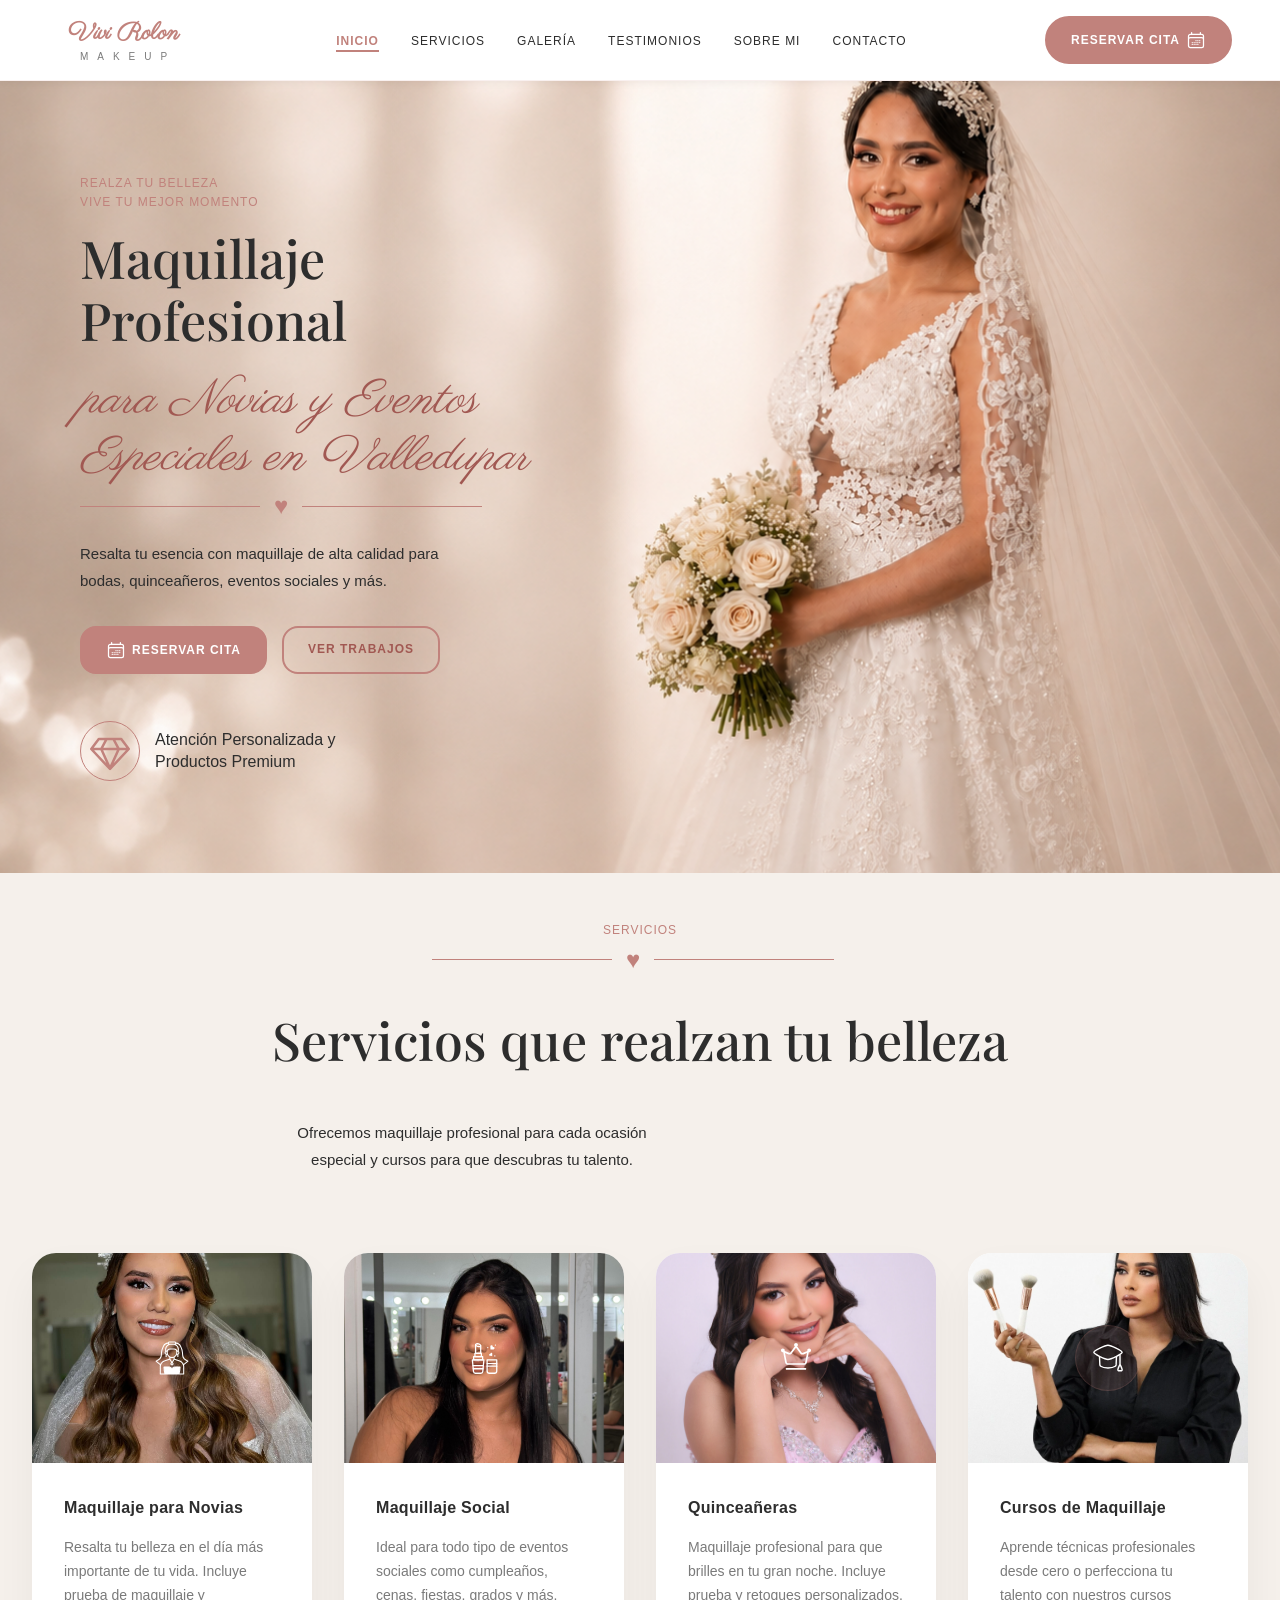
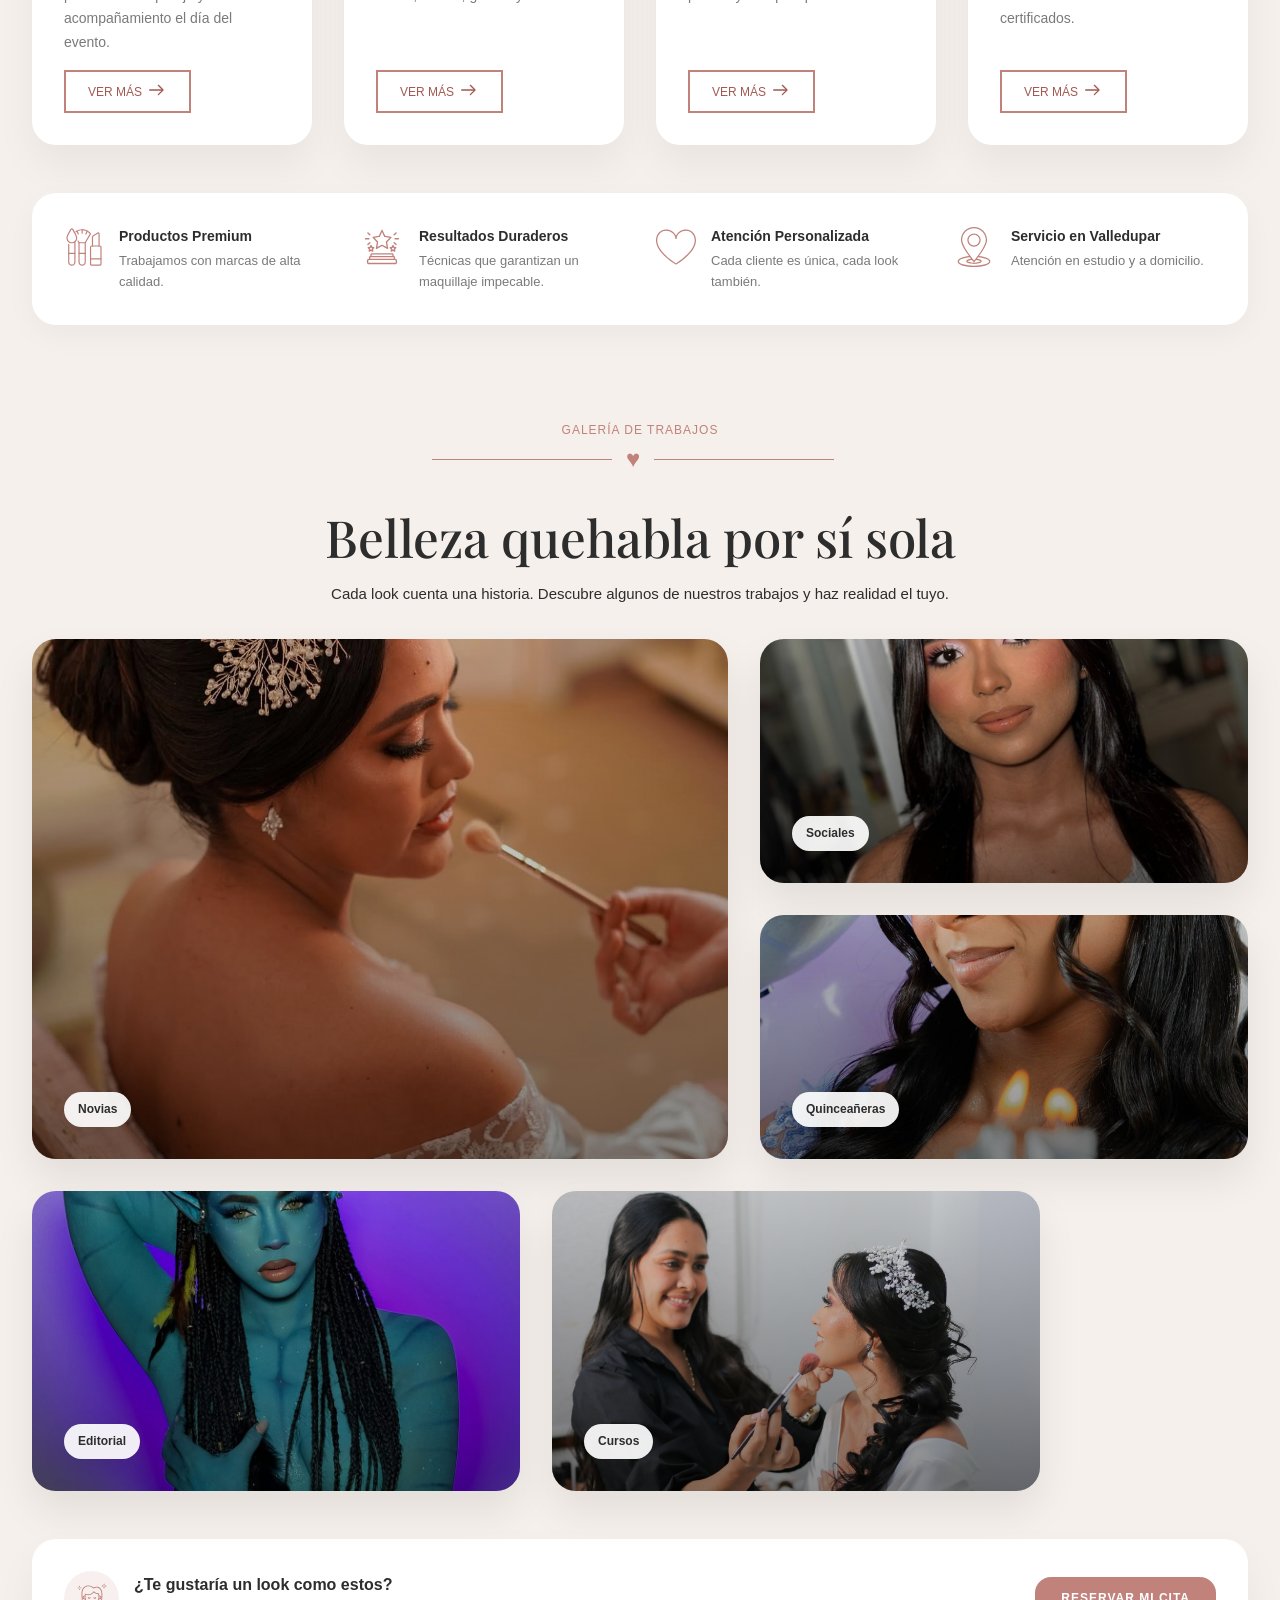
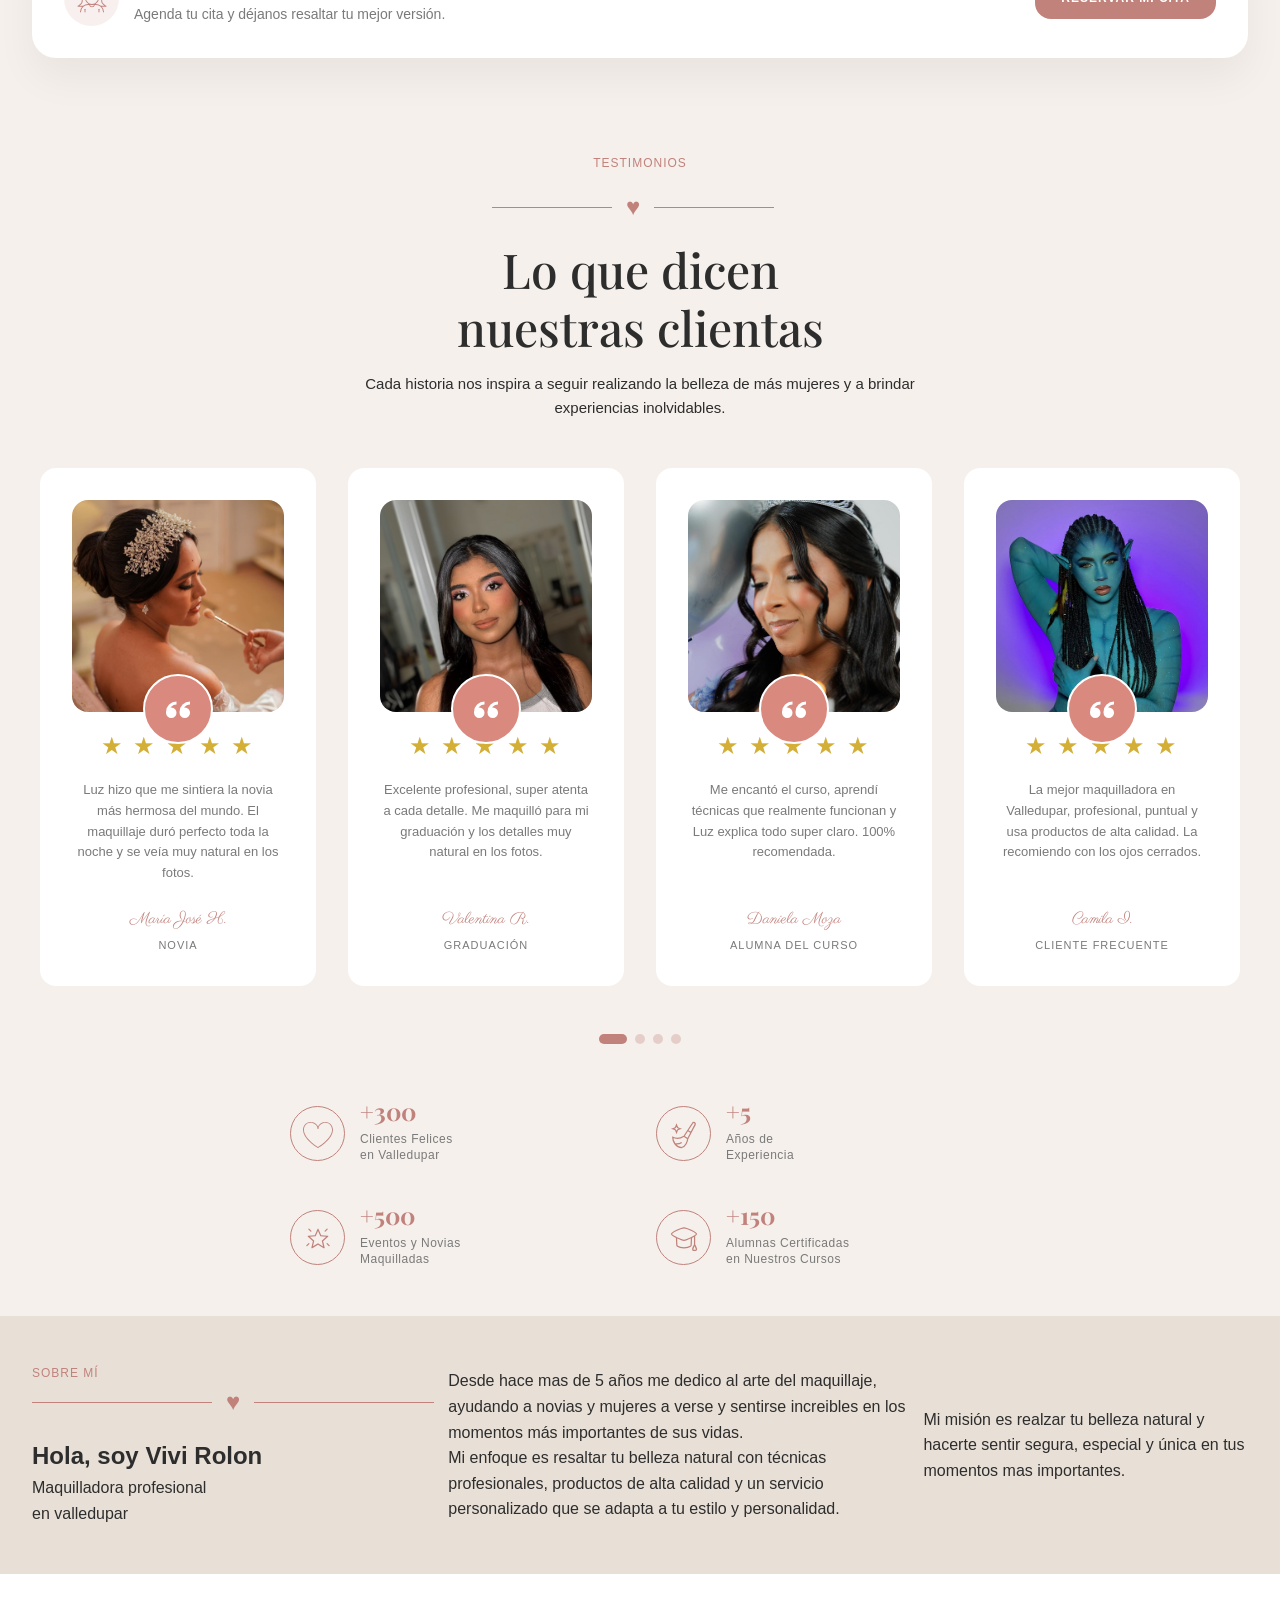
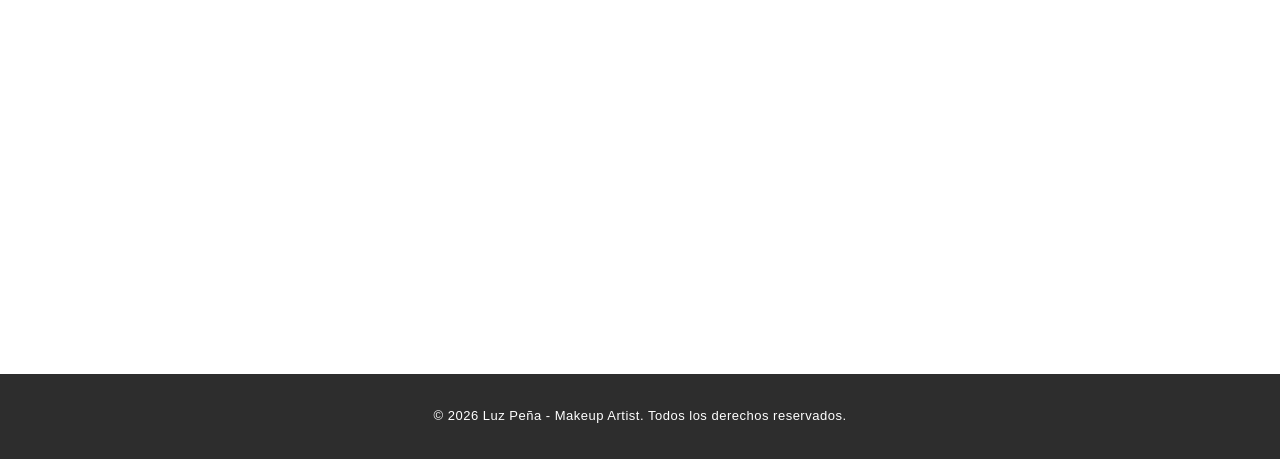
==== commit 237e95be: "avance en seccion sobre mi , creacion del after de las comillas" ====
--- a/index.html
+++ b/index.html
@@ -971,15 +971,27 @@
     <!-- ===============================
          SECCIÓN SOBRE MI (PRÓXIMAMENTE)
          =============================== -->
-    <section id="sobre-mi" class="about">
+    <section id="sobre-mi" class="sobre-mi">
       <div class="sobre-mi-header">
         <p class="section-subtitle">SOBRE MÍ</p>
         <div class="heart-icon">♥</div>
         <h2 class="title-sobre-mi">Hola, soy <span>Vivi Rolon</span> </h2>
-        <p class="sobre-mi-text">
+        <p class="sobre-mi-subtitle">
           Maquilladora profesional<br> en valledupar
         </p>
       </div>
+        <p class="sobre-mi-parrafo">Desde hace mas de 5 años me dedico al arte del maquillaje, ayudando a novias y mujeres a verse y sentirse increibles en los momentos más importantes de sus vidas.<br>
+          Mi enfoque es resaltar tu belleza natural con técnicas profesionales, productos de alta calidad y un servicio personalizado que se adapta a tu estilo y personalidad.
+        </p>
+        <div class="sobre-mi-image">
+          <div class="sobre-mi-descripcion">
+            <p>
+              Mi misión es realzar tu belleza natural y hacerte sentir segura, especial y única en tus momentos mas importantes.
+            </p>
+          </div>
+        </div>
+
+        
       
 
 
--- a/style.css
+++ b/style.css
@@ -1038,13 +1038,12 @@
 }
 
 /* Sobre mi */
-.about {
+.sobre-mi {
     background-color: var(--color-bg-cream);
-    min-height: 400px;
+    min-height: auto;
     display: flex;
     align-items: center;
     justify-content: center;
-    color: var(--color-text-light);
 }
 
 /* Contacto */
@@ -1715,13 +1714,17 @@
     /*-------------------------
     SOBRE MI 
     --------------------------*/
-
+.sobre-mi{
+    text-align: center;
+    display: flex;
+    flex-direction: column;
+}
 .title-sobre-mi{
     font-family: "Playfair Display", serif, 'Garamond', 'Georgia', serif;
     font-size: clamp(32px, 4vw, 52px);
     color: var(--color-text-dark);
     font-weight: 500;
-    margin: var(--spacing-md) auto 0;
+    margin: 0;
     line-height: 1.1;
     text-align: center;
 }
@@ -1731,21 +1734,18 @@
     color: var(--color-primary)
 }
 
-/* .sobre-mi-text{
-    max-width: 220px;
-    margin: 0 auto;
+
+.sobre-mi-subtitle{
     text-align: center;
-} */
-.sobre-mi-text{
-    text-align: center;
-    margin-top: 15px;
+    margin-top: 10px;
     color: var(--color-text-dark);
     font-size: 15px;
      position: relative;
     display: inline-block;
     margin-bottom: 40px;
-}
-.sobre-mi-text::after{
+    line-height: 1.6;
+}
+.sobre-mi-subtitle::after{
     content: "";
     position: absolute;
     left: 50%;
@@ -1756,6 +1756,43 @@
     transform: translateX(-50%);
 }
 
+.sobre-mi-parrafo{
+    width: 80%;
+    text-align: center;
+}
+
+.sobre-mi-image{
+    background-image: url(img/vivi1.webp);
+    margin-top: 30px;
+    width: 100%;
+    height: 350px;
+    background-size: cover;
+    background-position: center 0px;
+    border-radius: 20px;
+    box-shadow:  0 20px 40px rgba(0, 0, 0, 0.2);
+    position: relative;
+}
+.sobre-mi-descripcion{
+    position: absolute;
+    bottom: -20px;
+    right: 20px;
+    background-color: #c1827ce0;
+    width: 70%;
+    padding: 14px;
+    border-radius: 10px;
+    line-height: 1.15;
+    color: white;
+}
+.sobre-mi-descripcion::after{
+    content: " ";
+    position: absolute;
+    background-image: url(img/comillas.webp);
+    width: 20px;
+    height: 20px;
+    top: 0;
+    left: 0;
+    background-color: blue;
+}
 
 
 
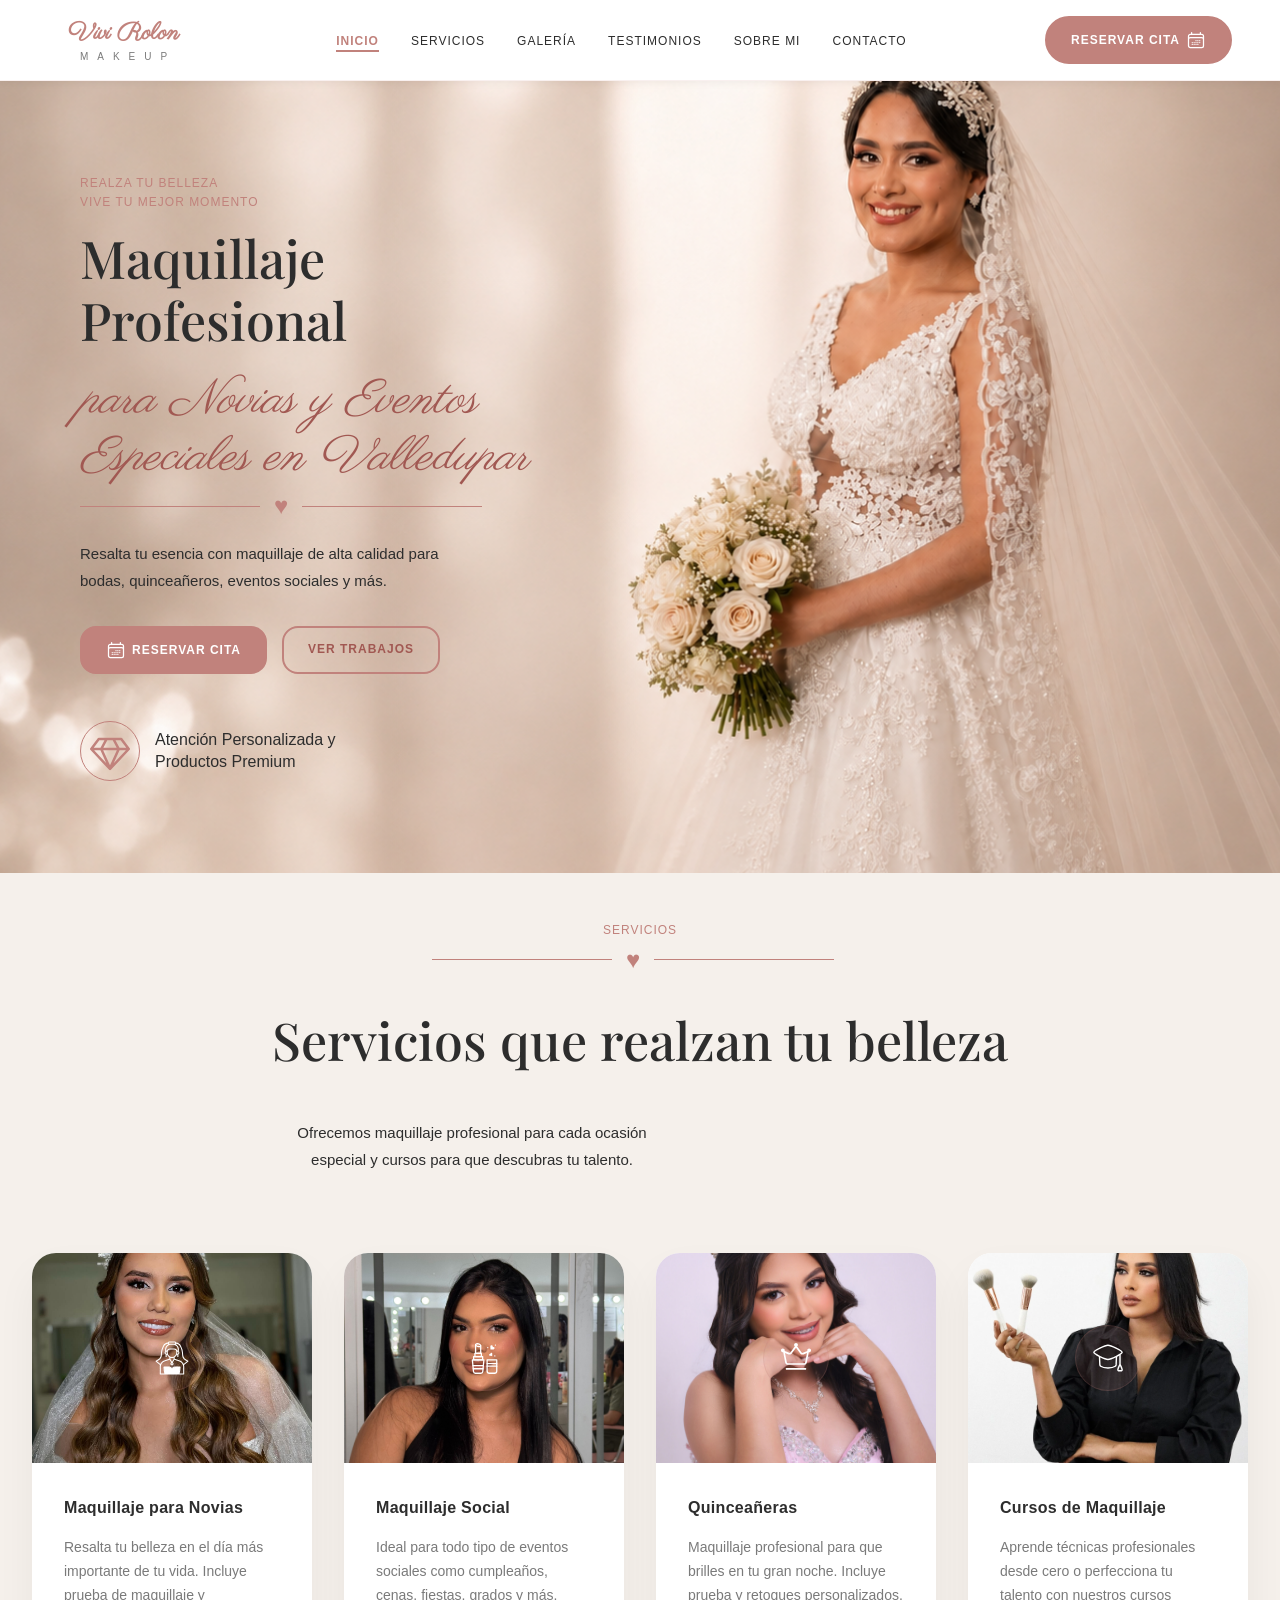
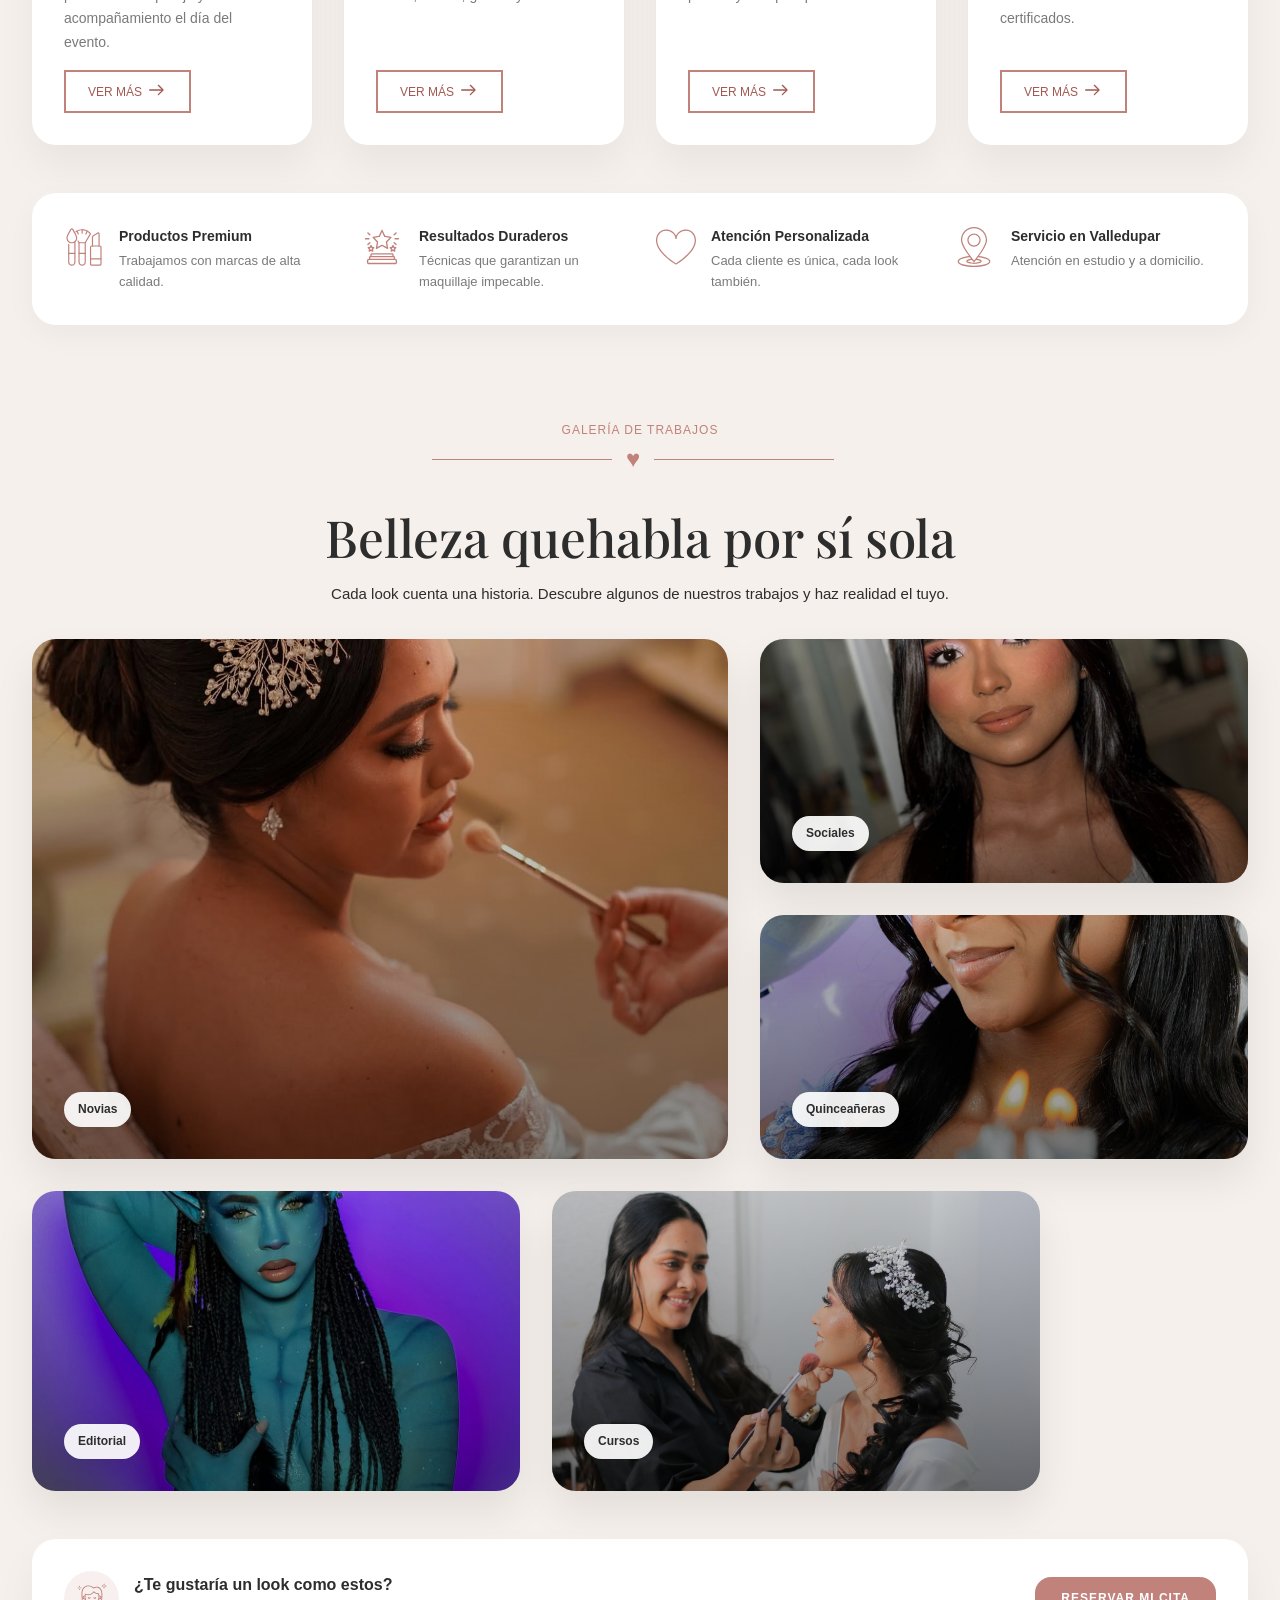
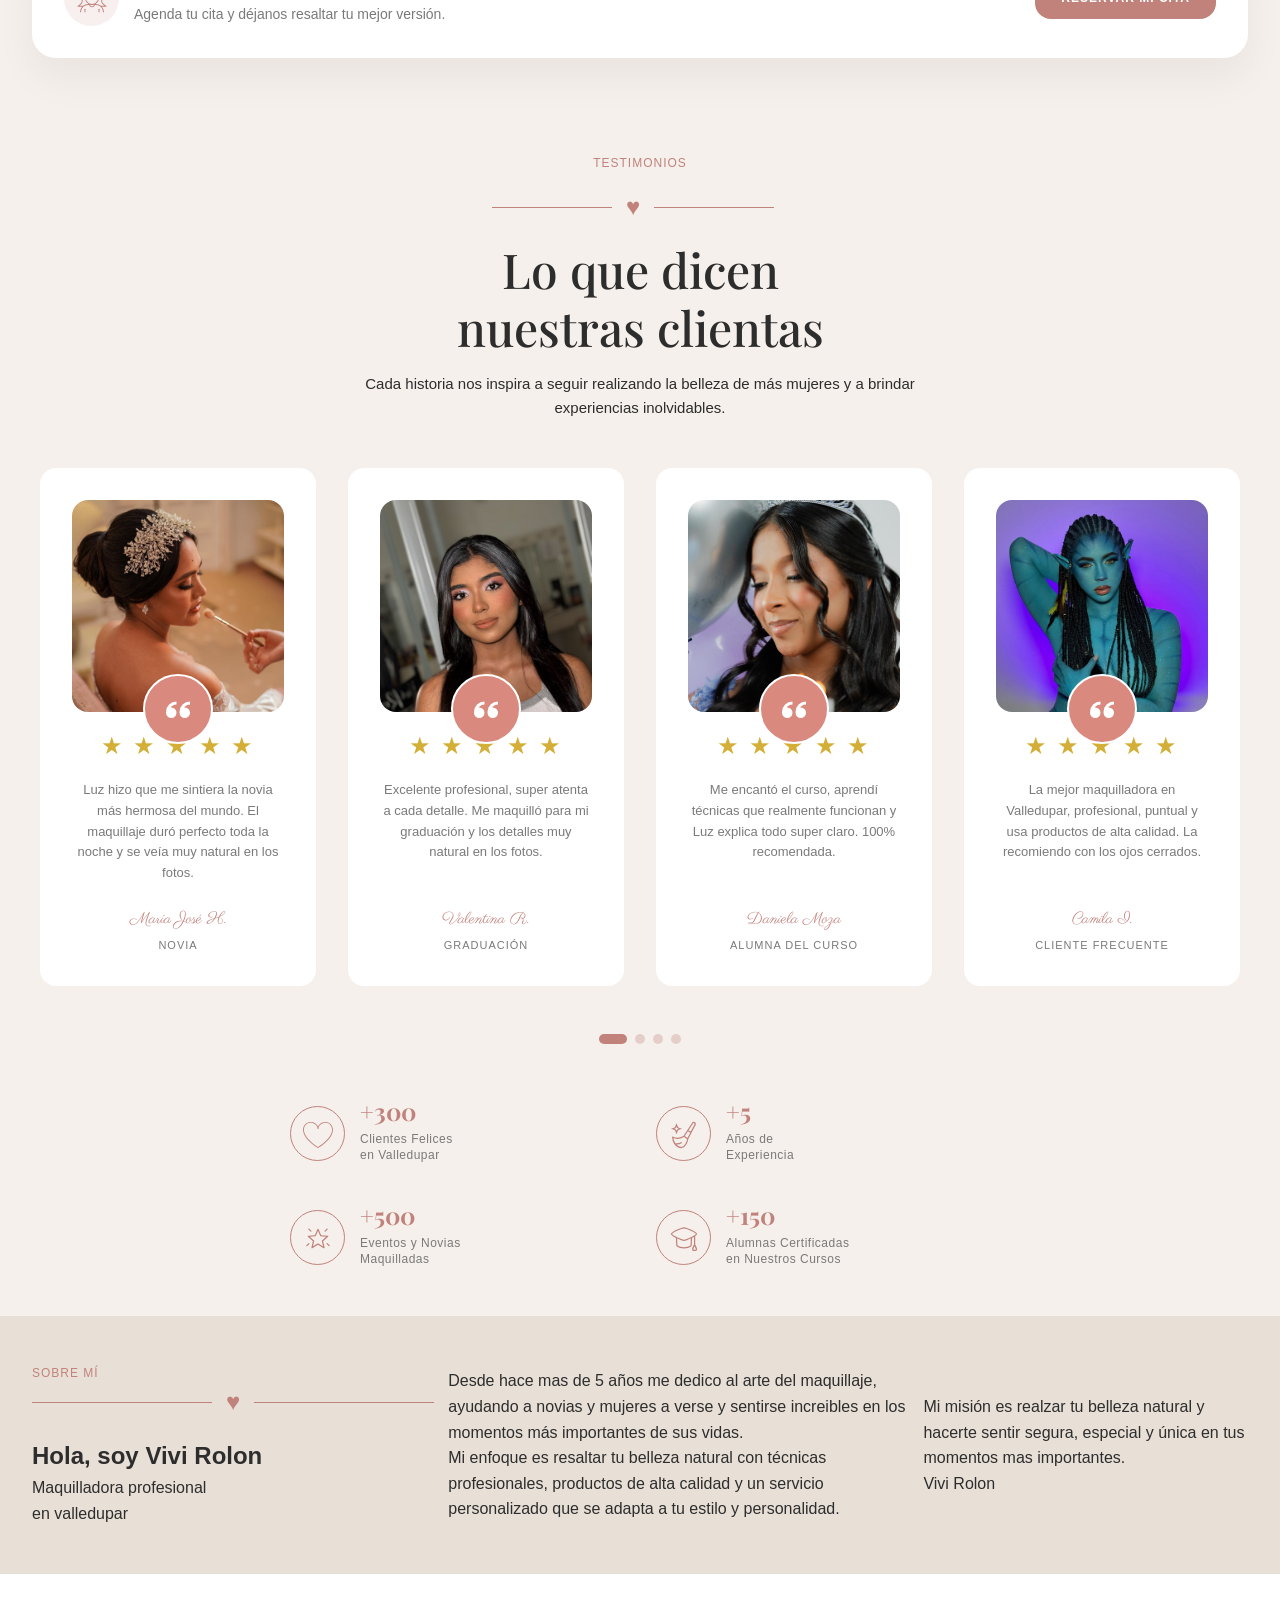
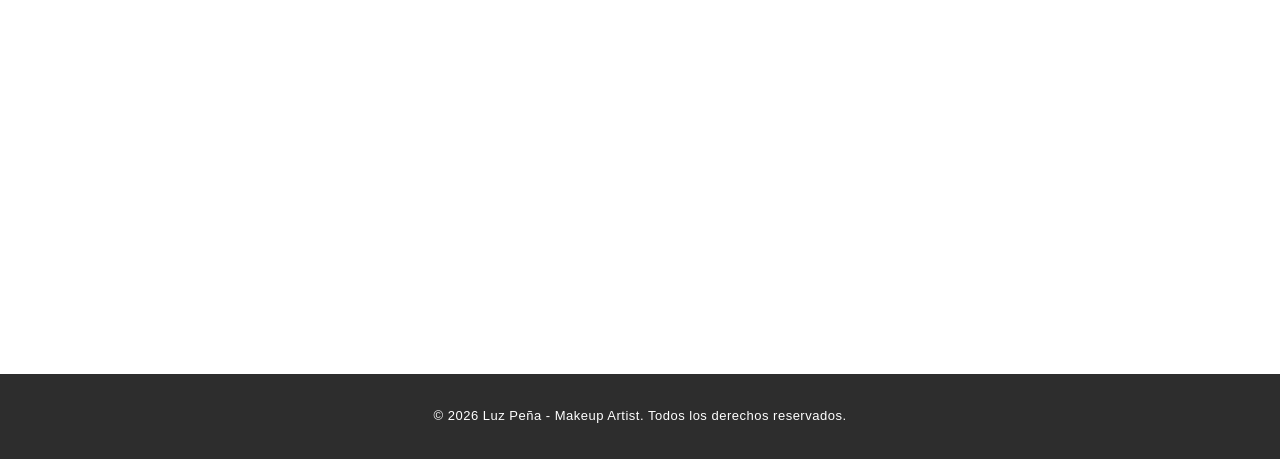
==== commit d3f9b2b3: "se agrego parrafo sobre  mi y frima con corazon" ====
--- a/index.html
+++ b/index.html
@@ -988,6 +988,7 @@
             <p>
               Mi misión es realzar tu belleza natural y hacerte sentir segura, especial y única en tus momentos mas importantes.
             </p>
+            <p class="sobre-mi-firma">Vivi Rolon </p>
           </div>
         </div>
 
--- a/style.css
+++ b/style.css
@@ -15,29 +15,29 @@
     --color-primary: #C1827C;      /* Rosa/Coral principal */
     --color-primary-light: #d9897e;  /* Rosa más clara */
     --color-primary-dark: #a15852;   /* Rosa más oscura */
-    
+
     /* Colores de fondo */
     --color-bg-light: #f5f0eb;     /* Beige muy claro */
     --color-bg-cream: #e8e0d7;     /* Crema */
-    
+
     /* Colores de texto */
     --color-text-dark: #2d2d2d;    /* Marrón oscuro */
     --color-text-light: #7a7a7a;   /* Gris medio */
-    
+
     /* Colores complementarios */
     --color-gold: #d4af37;         /* Oro */
     --color-white: #ffffff;        /* Blanco */
-    
+
     /* Tipografía */
     --font-main: 'Segoe UI', Tahoma, Geneva, Verdana, sans-serif;
     --font-elegant: 'Garamond', 'Georgia', serif;
-    
+
     /* Espaciado */
     --spacing-sm: 8px;
     --spacing-md: 15px;
     --spacing-lg: 32px;
     --spacing-xl: 48px;
-    
+
     /* Bordes */
     --border-radius: 8px;
     --border-radius-md: 16px;
@@ -171,7 +171,7 @@
 }
 
 /* ==============================
-  clase para redondear especificamente el boton de reservar cita en el header modo desktop 
+  clase para redondear especificamente el boton de reservar cita en el header modo desktop
    ============================== */
 .btn.cita-header {
   border-radius: 24px;
@@ -189,13 +189,13 @@
   width: 20px;
   height: 20px;
 }
- 
+
 
 /* Botón pequeño en header */
 .btn-small {
     padding: 8px 16px;
     font-size: 11px;
-   
+
 }
 
 /* Menú hamburguesa (oculto en desktop) */
@@ -275,7 +275,7 @@
     background-image: url("/img/img-hero2.png");
     background-size: cover;
     padding: var(--spacing-xl);
-  
+
 }
 
 /* Contenido del hero */
@@ -304,7 +304,7 @@
     line-height: 1.2;
     margin-top: var(--spacing-md);
 }
-   
+
 
 
 /* Descripción del hero (en cursiva) */
@@ -375,7 +375,7 @@
     width: 190px;
     font-weight: 400;
     line-height: 1.4;
-    
+
 }
 
 .benefit-icon {
@@ -384,10 +384,10 @@
    width: 60px;
    height: 60px;
    display: flex;
-   align-items: center ; 
+   align-items: center ;
     justify-content: center;
     color:#C1827C;
-    
+
 }
 
 /* Esto es para ajustar la posición del ícono SVG dentro del círculo, ya que a veces puede quedar un poco desalineado visualmente. El valor de translateY se puede ajustar según sea necesario para lograr el mejor aspecto. */
@@ -483,13 +483,13 @@
     background-position: center;
 }
 
-.service-image-1 { 
+.service-image-1 {
     background-image: url('img/novia-servicios.jpg');
 }
-.service-image-2 {  
+.service-image-2 {
     background-image: url('img/social-servicio.jpg');
 }
-.service-image-3 { 
+.service-image-3 {
     background-image: url('img/quinceañera-servicios.JPG');
 }
 .service-image-4 {
@@ -669,7 +669,7 @@
     grid-column: span 7;
     grid-row: span 2;
     min-height: 520px;
-    
+
 }
 
 .gallery-card-medium {
@@ -737,7 +737,7 @@
     align-items: center;
     gap: var(--spacing-md);
     flex: 1;
-   
+
 }
 
 .gallery-cta-icon {
@@ -766,8 +766,8 @@
 }
 
 
-/*----------------------------------------- 
-Páginas de categoría: rejilla de imágenes 
+/*-----------------------------------------
+Páginas de categoría: rejilla de imágenes
 -------------------------------------------
 */
 .category-gallery .images-grid {
@@ -874,7 +874,7 @@
     display: flex;
     flex-direction: column;
     overflow:visible;
-    
+
 }
 
 .testimonio-card:hover {
@@ -890,7 +890,7 @@
     margin-bottom: var(--spacing-md);
     background-size: cover;
     position: relative;
-    
+
 }
 .testimonio-img-1 {
     background-image: url("img/novia-portada.jpg");
@@ -921,7 +921,7 @@
     background-color: var(--color-primary-light);
     bottom: -32px;
     left: 50%;
-    position: absolute; 
+    position: absolute;
     transform: translateX(-50%);
 
 }
@@ -1077,8 +1077,8 @@
    ========================================== */
 
 
-/*--------------------------------------------- 
-Tablets - hasta 768px 
+/*---------------------------------------------
+Tablets - hasta 768px
 ------------------------------------------------*/
 @media (max-width: 768px) {
     /* Header */
@@ -1198,7 +1198,7 @@
     .gallery-badge { font-size: 12px; padding: 6px 10px; }
 
     /* ==========================================
-       TESTIMONIOS 
+       TESTIMONIOS
        ========================================== */
     .testimonios-grid {
         display: flex;
@@ -1225,12 +1225,12 @@
         gap: var(--spacing-md);
     }
 
- 
+
 }
 
 
 /* ---------------------------------------
-Móviles - hasta 480px 
+Móviles - hasta 480px
 ------------------------------------------*/
 @media (max-width: 480px) {
     :root {
@@ -1242,7 +1242,7 @@
     /* Header */
     .logo h1 {
         font-size: 18px;
-       
+
     }
 
     .logo-subtitle {
@@ -1277,7 +1277,7 @@
         flex-direction: column;
         align-items: center;
         gap: var(--spacing-md);
-  
+
         transform: translateX(0);
     }
 
@@ -1318,7 +1318,7 @@
         border-radius: 0;
         margin-bottom: var(--spacing-md);
     }
-     
+
     .hero-content {
         display: flex;
         flex-direction: column;
@@ -1383,15 +1383,15 @@
     .btn {
         width: 80%;
         padding: 12px 16px;
-        font-size: 11px;    
+        font-size: 11px;
     }
 
     button.btn-primary.cita-hero {
         display: flex;
         justify-content: center;
-      
-        
-        
+
+
+
     }
     button.btn.btn-secondary{
         padding: 16px 16px;
@@ -1459,8 +1459,8 @@
         display: none;
     }
 
-  
- /*------------------------------- 
+
+ /*-------------------------------
  SECTION 2
  -------------------------------- */
 
@@ -1470,7 +1470,7 @@
         padding: var(--spacing-lg) var(--spacing-md);
     }
 
-   
+
 
 .heart-icon{
     margin: 0;
@@ -1540,10 +1540,10 @@
     width: 40%;
 
 }
-.service-image-1 { 
+.service-image-1 {
     background-position: center 0px;
 }
-.service-image-2 { 
+.service-image-2 {
     background-position: center -30px;
 }
 .service-icon {
@@ -1559,7 +1559,7 @@
     position: absolute;
     bottom: 10px;
     right: -14px;
-    
+
 }
 
 .service-info {
@@ -1608,7 +1608,7 @@
     width: 16px;
     height: 16px;
     color: var(--color-primary);
-    
+
 }
 .services-section2{
     padding: 0;
@@ -1620,7 +1620,7 @@
  SECTION 3
  -------------------------------- */
 
-   
+
     .gallery-text {
         font-size: 15px;
         text-align: center;
@@ -1653,7 +1653,7 @@
   }
 
     /* ==========================================
-       TESTIMONIOS 
+       TESTIMONIOS
        ========================================== */
     .testimonios-section {
         padding: var(--spacing-lg) var(--spacing-md);
@@ -1712,7 +1712,7 @@
 
 
     /*-------------------------
-    SOBRE MI 
+    SOBRE MI
     --------------------------*/
 .sobre-mi{
     text-align: center;
@@ -1777,37 +1777,62 @@
     bottom: -20px;
     right: 20px;
     background-color: #c1827ce0;
-    width: 70%;
-    padding: 14px;
+    width: 60%;
+    padding: 20px;
     border-radius: 10px;
     line-height: 1.15;
     color: white;
+    font-size: 13px;
+    text-align: left;
 }
 .sobre-mi-descripcion::after{
-    content: " ";
+    content: "";
     position: absolute;
     background-image: url(img/comillas.webp);
-    width: 20px;
-    height: 20px;
-    top: 0;
-    left: 0;
-    background-color: blue;
-}
-
-
-
-
-
-
-
-
-
-
-
-}
-
-
-/*--------------------------------------------------- 
+    background-size: contain;
+    background-repeat: no-repeat;
+    background-position: center;
+    width: 25px;
+    height: 25px;
+    top: -13px;
+    left: 15px;
+}
+.sobre-mi-firma{
+    font-family: "Parisienne", cursive;
+    font-size: 20px;
+    text-align: end;
+    margin-top: 10px;
+    position: relative;
+}
+.sobre-mi-firma::after{
+   content: "";
+   position: absolute;
+   background-image: url(img/heart-icon.webp);
+   background-size: contain;
+   background-repeat: no-repeat;
+   background-position: center;
+   width: 10px;
+   height: 10px;
+   top: -5px;
+   transform: rotate(12deg);
+}
+
+
+
+
+
+
+
+
+
+
+
+
+
+}
+
+
+/*---------------------------------------------------
 Desktop grande - desde 1200px (opcional para mejoras)
 ----------------------------------------------------- */
 @media (min-width: 1200px) {
@@ -1818,7 +1843,7 @@
 
     .hero {
      height: 88vh;
-     background-position: center -260px; 
+     background-position: center -260px;
      background-size: 110%;
     }
 
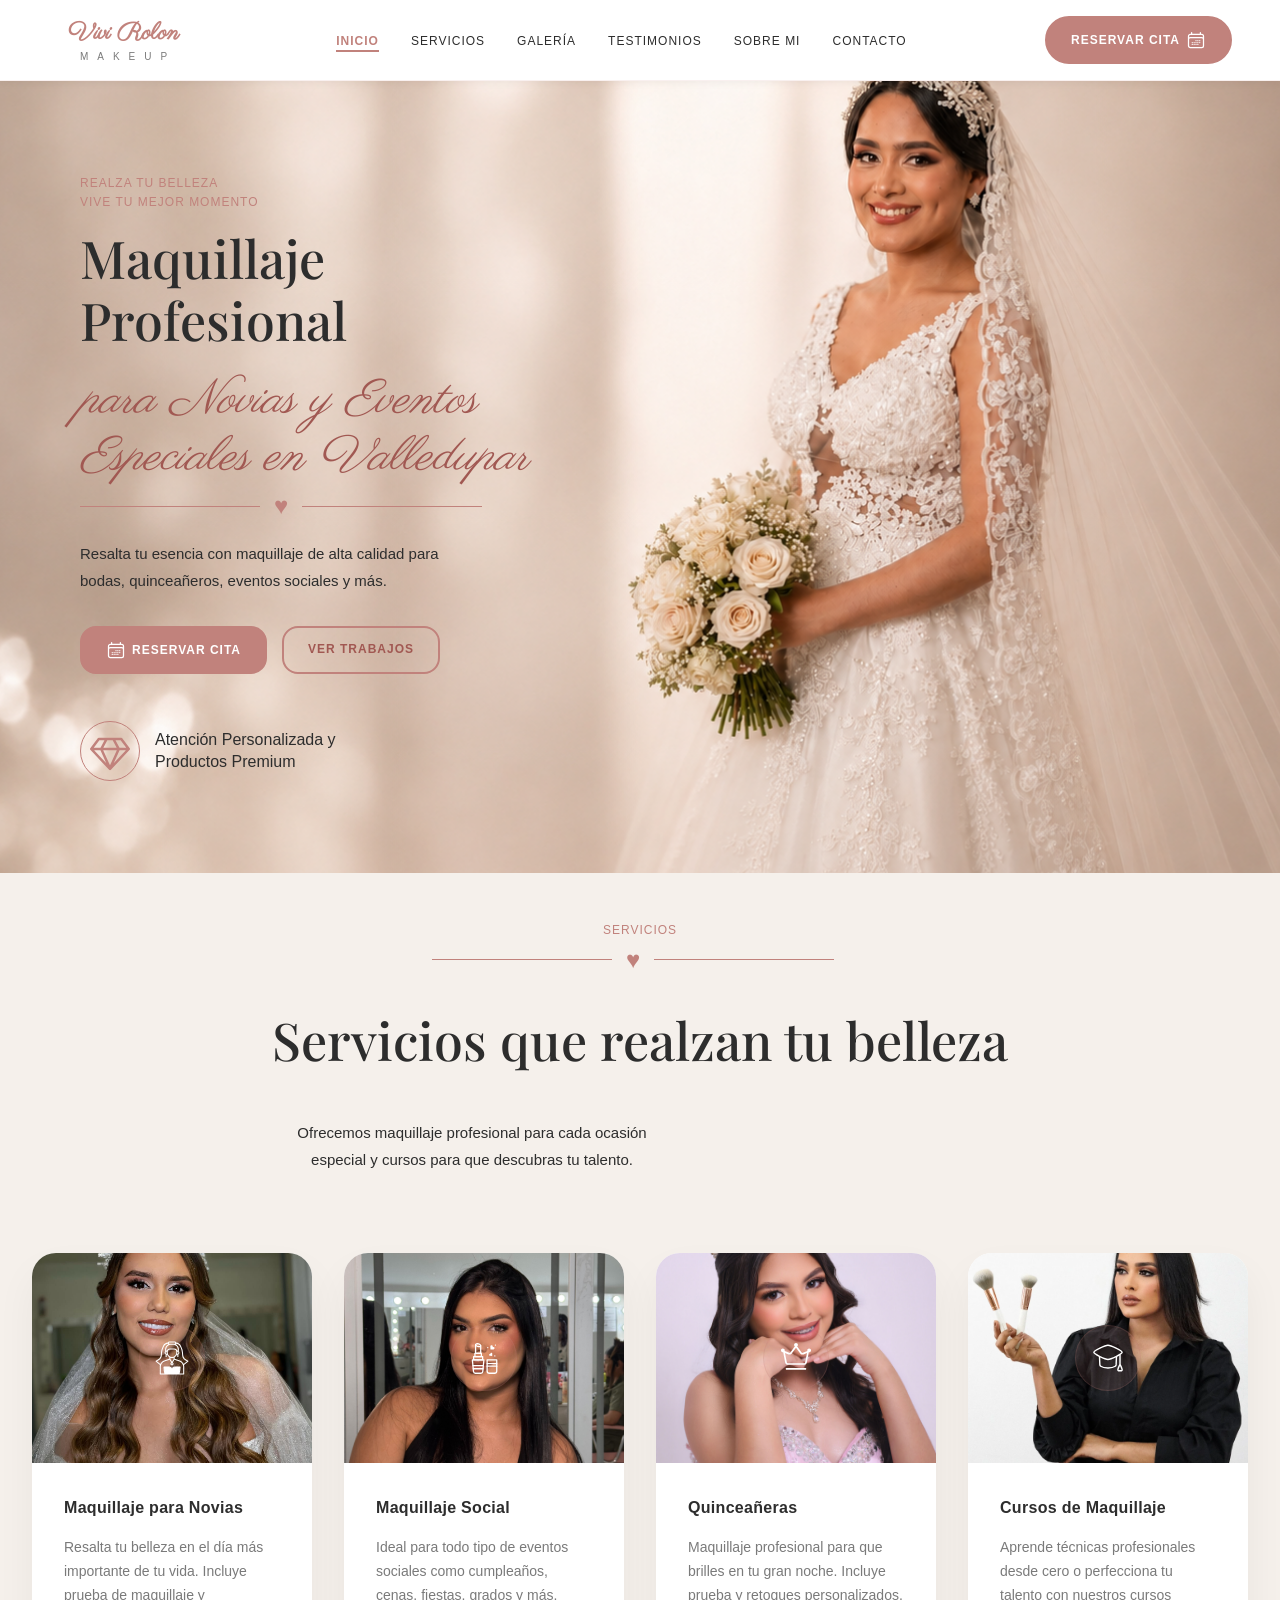
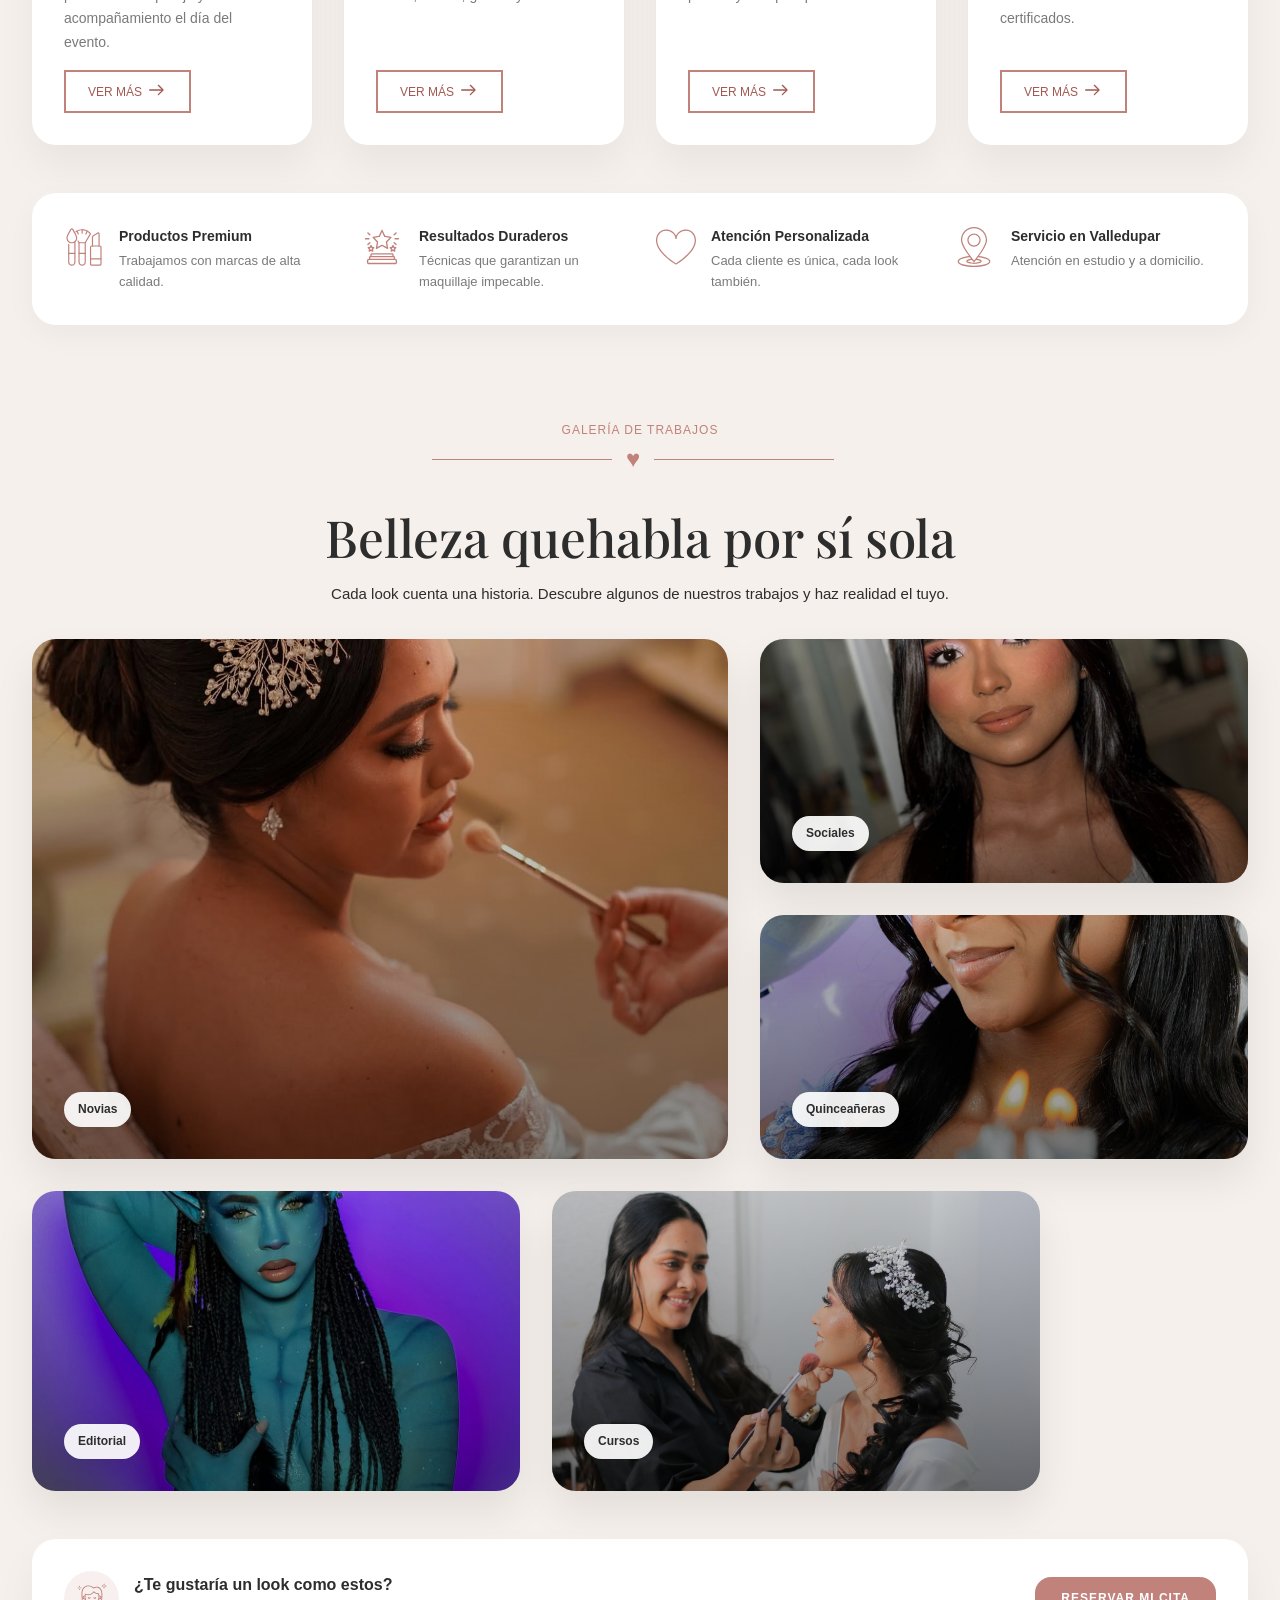
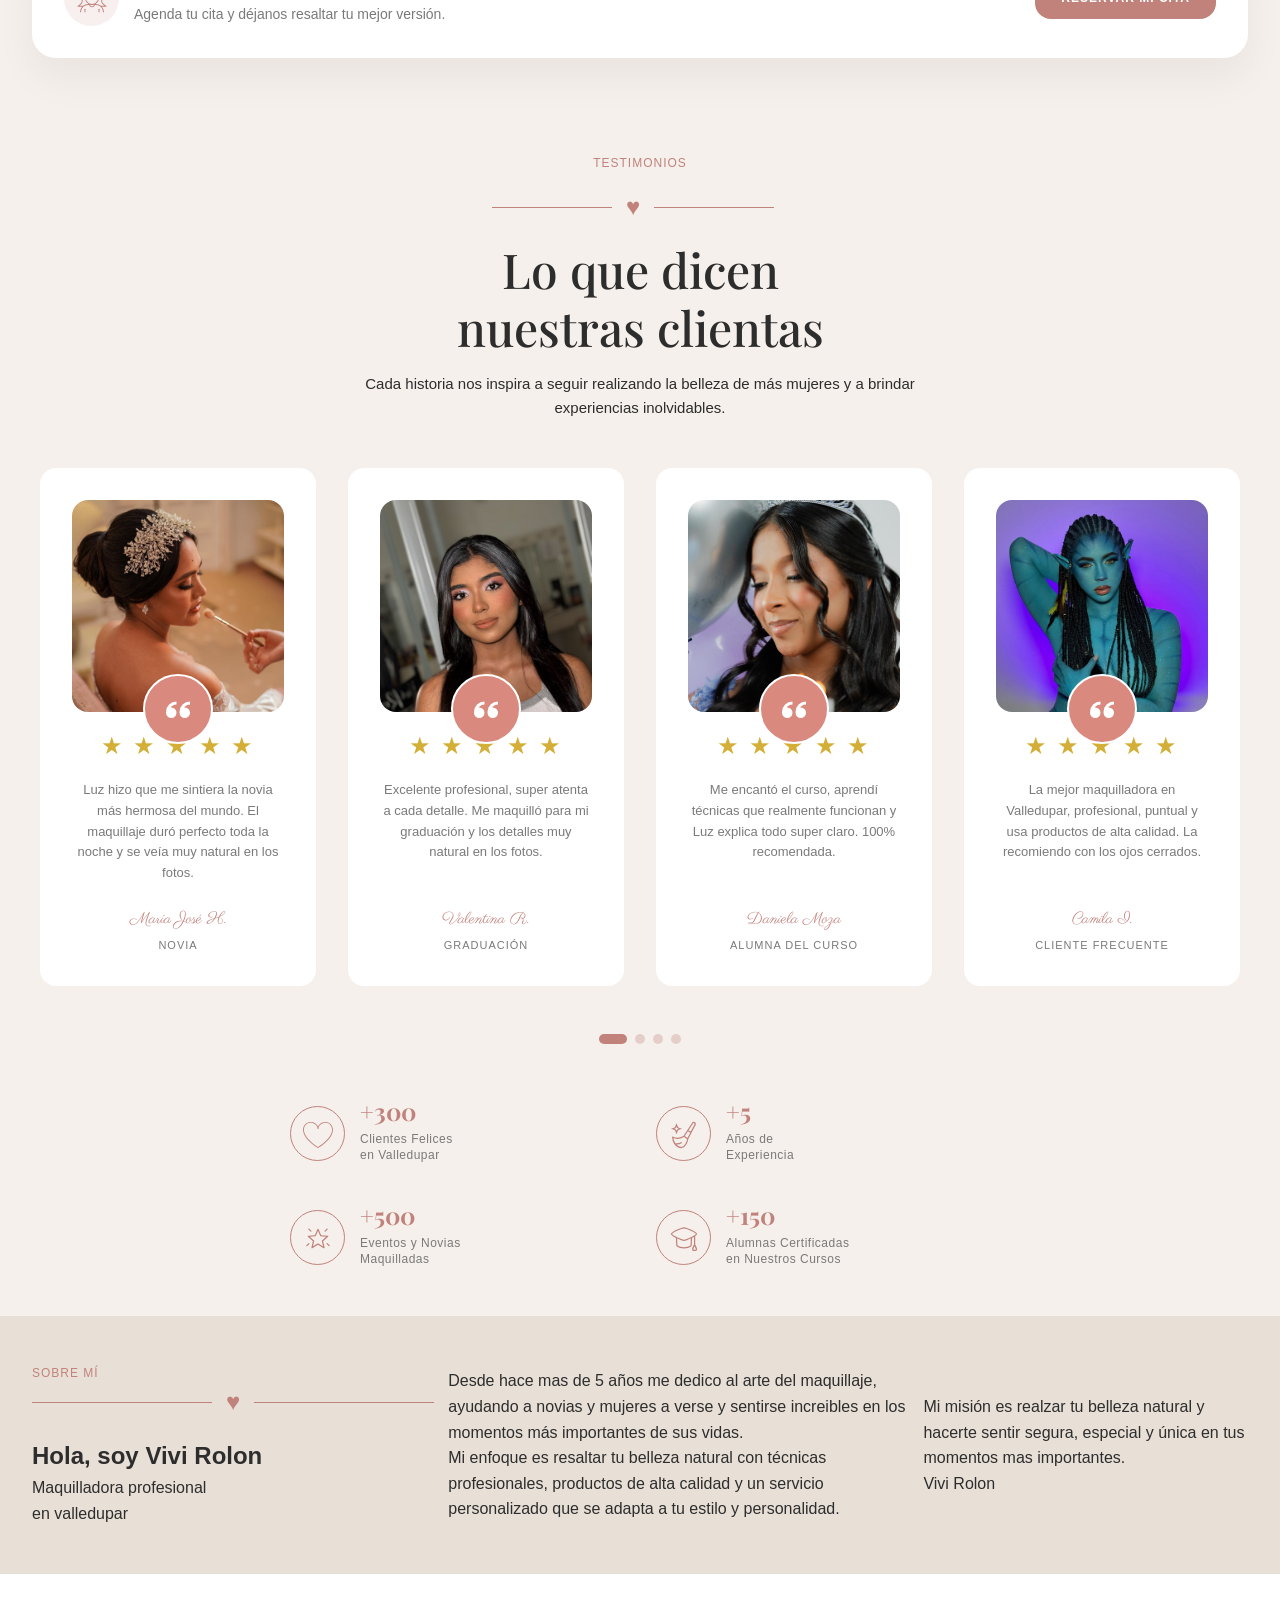
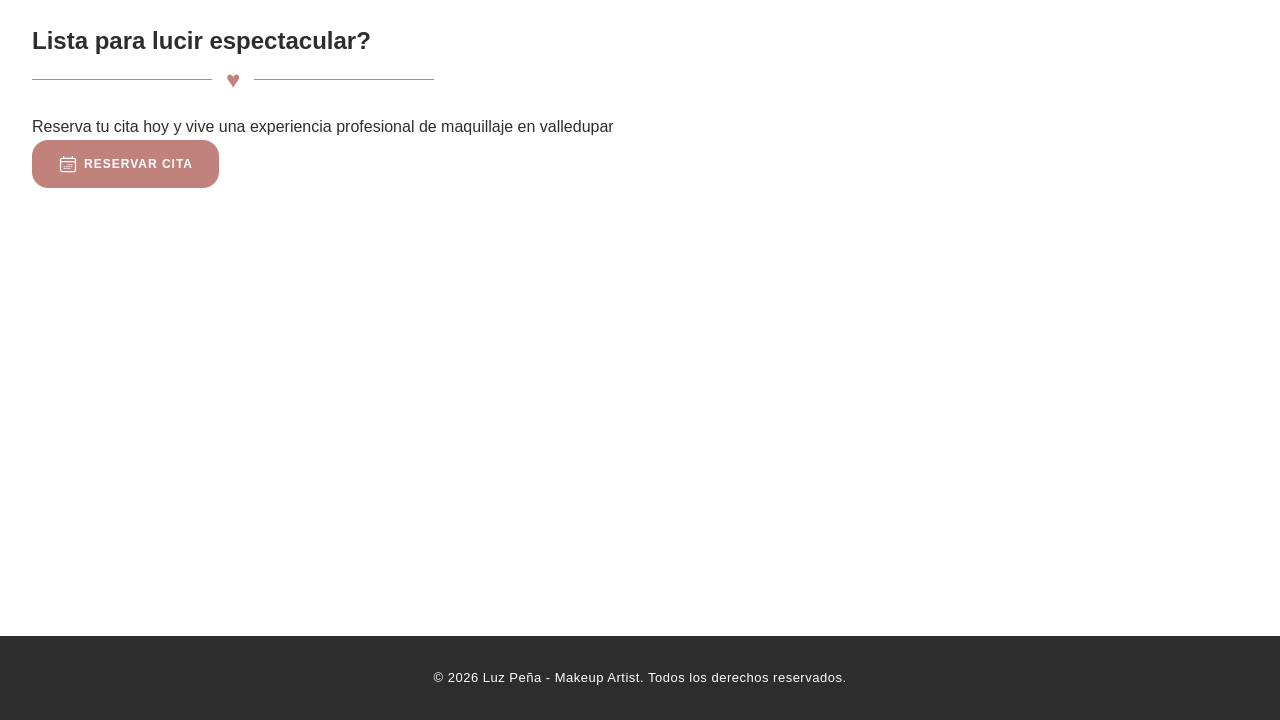
==== commit 889674e4: "se borraron dos img innecesarias, se creo seccion de baner" ====
--- a/index.html
+++ b/index.html
@@ -969,7 +969,7 @@
     </section>
 
     <!-- ===============================
-         SECCIÓN SOBRE MI (PRÓXIMAMENTE)
+         SECCIÓN SOBRE MI 
          =============================== -->
     <section id="sobre-mi" class="sobre-mi">
       <div class="sobre-mi-header">
@@ -991,30 +991,44 @@
             <p class="sobre-mi-firma">Vivi Rolon </p>
           </div>
         </div>
-
-        
-      
-
-
-
-
-
-
-
-
-
-
-
-
-
-
-
-
-
-
-
     </section>
 
+
+    <!--------------------------------------------
+    BANER
+    ---------------------------------------------- -->
+    <section class="baner">
+      <!-- se reutiliza el h2 de la seccion sobre mi y el icono del corazon -->
+      <h2 class="title-sobre-mi">Lista para <span>lucir espectacular?</span> </h2>
+      <div class="heart-icon">♥</div>
+      <p class="baner-parrafo">Reserva tu cita hoy y vive una experiencia profesional de maquillaje en valledupar</p>
+      <button class="btn btn-primary cita-hero">
+            <svg
+              class="icon-calendar"
+              xmlns="http://www.w3.org/2000/svg"
+              fill="none"
+              viewBox="0 0 24 24"
+              stroke-width="1.5"
+              stroke="currentColor"
+              class="size-6"
+            >
+              <path
+                stroke-linecap="round"
+                stroke-linejoin="round"
+                d="M6.75 3v2.25M17.25 3v2.25M3 18.75V7.5a2.25 2.25 0 0 1 2.25-2.25h13.5A2.25 2.25 0 0 1 21 7.5v11.25m-18 0A2.25 2.25 0 0 0 5.25 21h13.5A2.25 2.25 0 0 0 21 18.75m-18 0v-7.5A2.25 2.25 0 0 1 5.25 9h13.5A2.25 2.25 0 0 1 21 11.25v7.5m-9-6h.008v.008H12v-.008ZM12 15h.008v.008H12V15Zm0 2.25h.008v.008H12v-.008ZM9.75 15h.008v.008H9.75V15Zm0 2.25h.008v.008H9.75v-.008ZM7.5 15h.008v.008H7.5V15Zm0 2.25h.008v.008H7.5v-.008Zm6.75-4.5h.008v.008h-.008v-.008Zm0 2.25h.008v.008h-.008V15Zm0 2.25h.008v.008h-.008v-.008Zm2.25-4.5h.008v.008H16.5v-.008Zm0 2.25h.008v.008H16.5V15Z"
+              /></svg
+            >RESERVAR CITA
+          </button>
+    </section>
+
+
+
+
+
+      <!-- NOTA :
+      en las redes sociales se quita el whatsapp y se deja en la parte de informacion de contacto, para el envio de una consulta se crea boton de whatsapp flotante, se pone la direccion de la casa.
+
+      RECUERDA CONVERTIR LAS IMAGENES A .WEBP EN LA PAGINA SQUOOSH -->
     <!-- ===============================
          SECCIÓN DE CONTACTO (PRÓXIMAMENTE)
          =============================== -->
--- a/style.css
+++ b/style.css
@@ -235,6 +235,7 @@
     text-align: center;
 }
 
+
 /* Botón primario (relleno rosa) */
 .btn-primary {
     background-color: var(--color-primary);
@@ -260,6 +261,9 @@
     background-color: var(--color-primary);
     color: var(--color-white);
     transform: translateY(-2px);
+}
+.btn:active{
+    transform:scale(.9);
 }
 
 /* ==========================================
@@ -1771,6 +1775,7 @@
     border-radius: 20px;
     box-shadow:  0 20px 40px rgba(0, 0, 0, 0.2);
     position: relative;
+    margin-bottom: 30px;
 }
 .sobre-mi-descripcion{
     position: absolute;
@@ -1818,8 +1823,37 @@
 }
 
 
-
-
+/*---------------------------------------- 
+BANER
+------------------------------------------ */
+.baner{
+   background-image: url(img/baner-movil.webp);
+   background-size: cover;
+   background-repeat: no-repeat;
+   background-position: center -350px;
+   height: 50svh;
+   display: flex;
+   flex-direction: column;
+   align-items: center;
+   filter:contrast(1.1) ;
+}
+
+.baner h2{
+    margin: var(--spacing-xl) auto 20px;
+
+}
+
+.baner .heart-icon{
+    margin-bottom: 20px;
+}
+.baner p{
+    width: 60%;
+    text-align: center;
+    margin-bottom: 30px;
+}
+.baner button{
+    width: 60%;
+}
 
 
 
